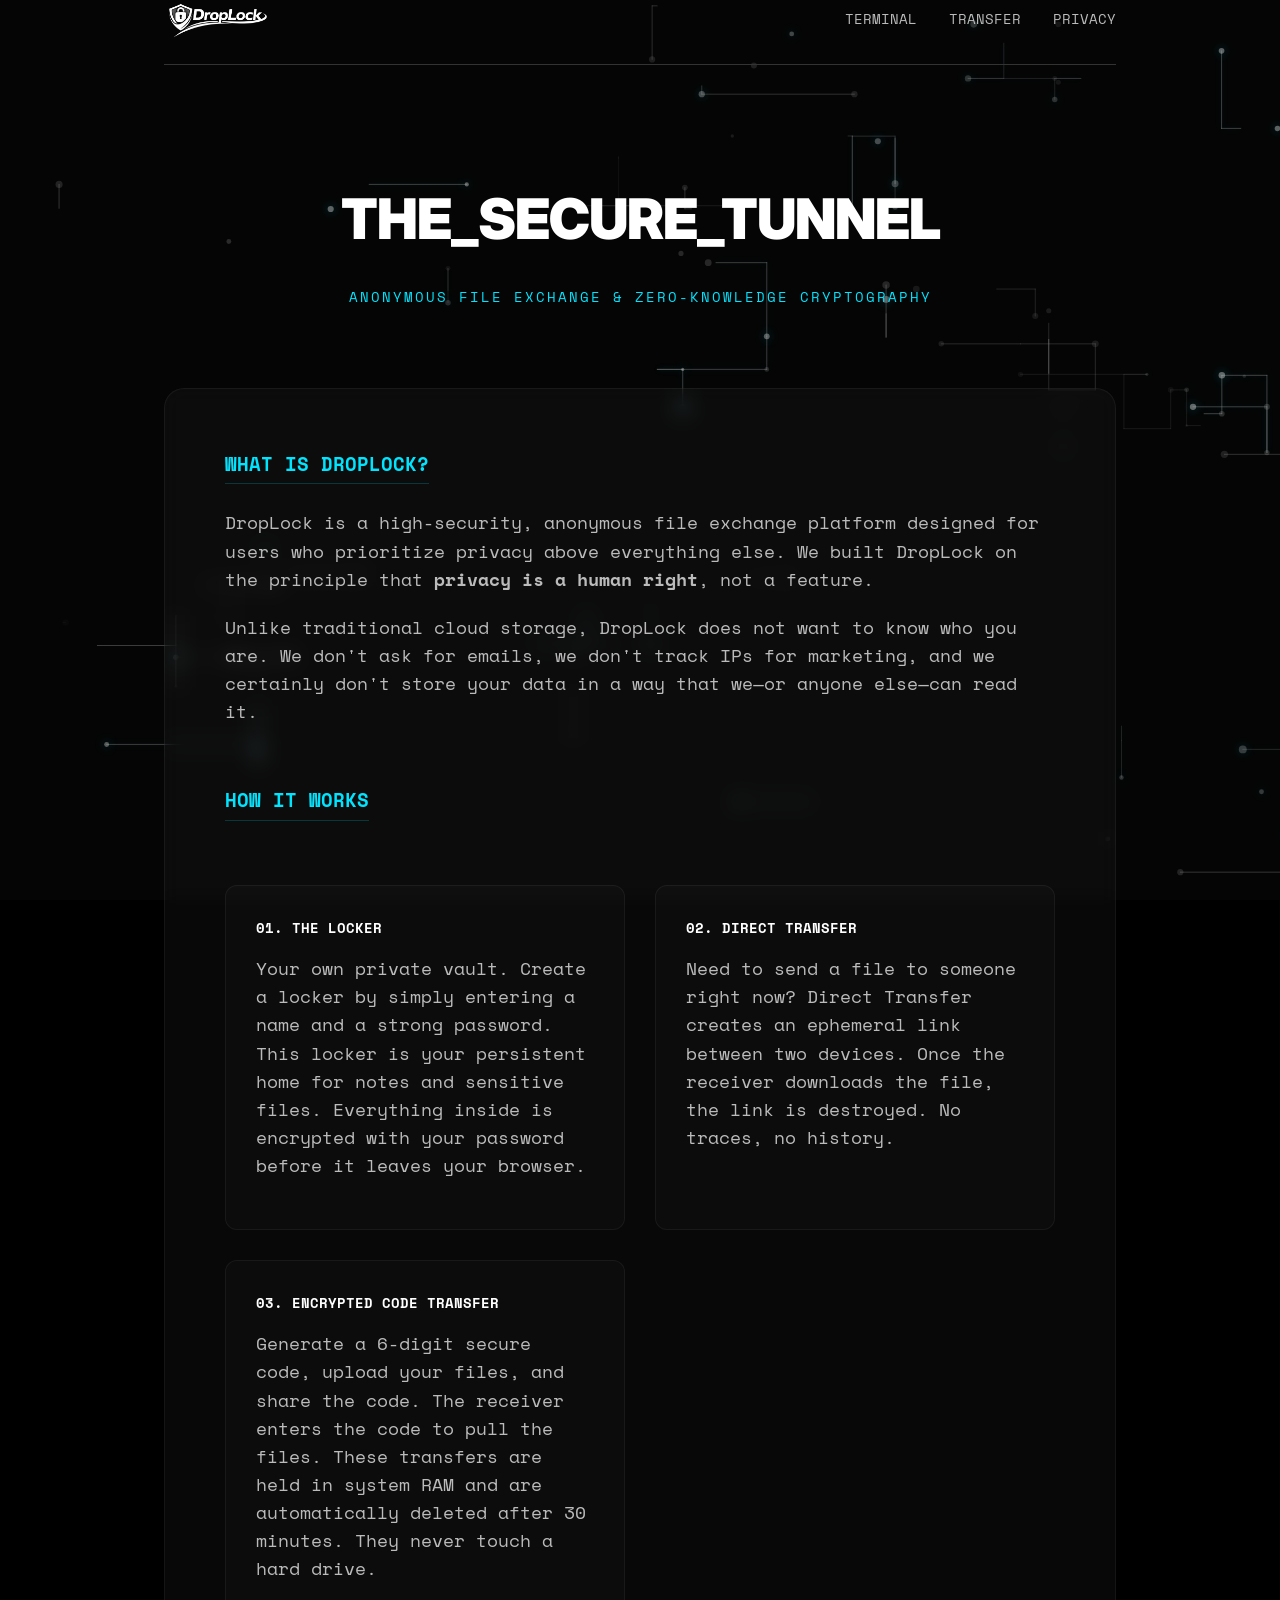
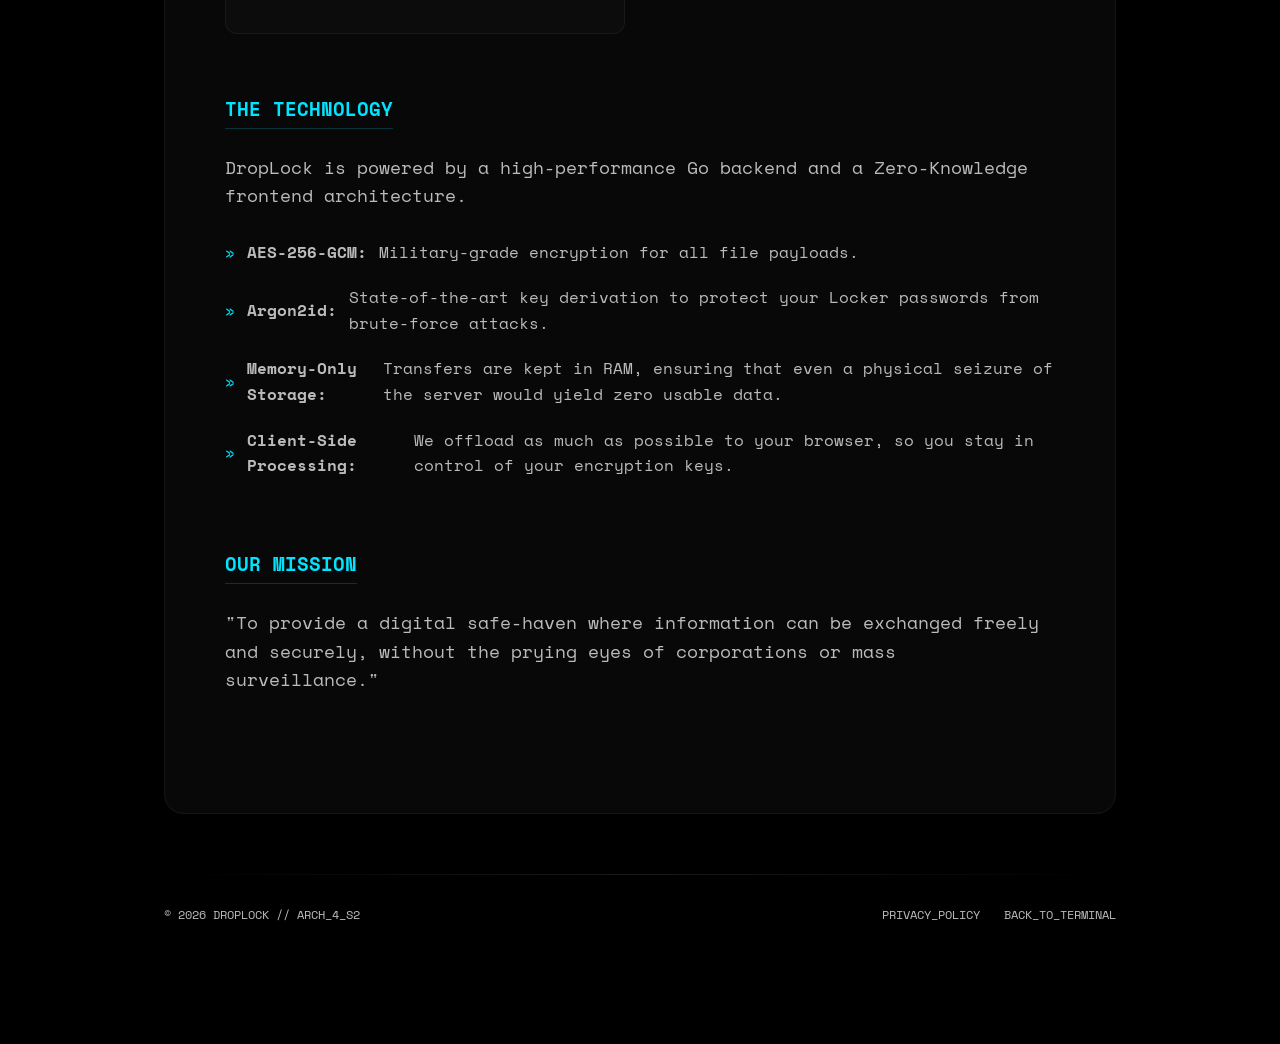
==== about.html @ 76a543df "Rescue & Update styles" ====
<!DOCTYPE html>
<html lang="en">
<head>
  <meta charset="UTF-8">
  <meta name="viewport" content="width=device-width, initial-scale=1.0">
  <title>DropLock - About</title>
  <link rel="icon" type="image/png" href="images/droplock-icon.png">
  <link rel="stylesheet" href="style.css">
  <link rel="preconnect" href="https://fonts.googleapis.com">
  <link rel="preconnect" href="https://fonts.gstatic.com" crossorigin>
  <link href="https://fonts.googleapis.com/css2?family=Space+Mono:ital,wght@0,400;0,700;1,400;1,700&family=Inter:wght@400;700;900&display=swap" rel="stylesheet">
</head>
<body class="about-body">
  <canvas id="bg-canvas"></canvas>

  <div class="about-page-wrapper">
    <nav class="manifesto-nav">
      <div class="logo">
        <a href="index.html" style="display: flex; align-items: center; text-decoration: none;">
          <img src="images/DropLock_logo-.webp" alt="DROPLOCK" class="logo-img">
        </a>
      </div>
      <div class="nav-links">
        <a href="index.html">TERMINAL</a>
        <a href="transfer.html">TRANSFER</a>
        <a href="manifesto.html">PRIVACY</a>
      </div>
    </nav>

    <main class="about-main">
      <div class="about-hero">
        <h1 class="about-title">THE_SECURE_TUNNEL</h1>
        <p class="about-tagline">ANONYMOUS FILE EXCHANGE & ZERO-KNOWLEDGE CRYPTOGRAPHY</p>
      </div>

      <div class="about-content">
        <section class="about-section">
          <h2>WHAT IS DROPLOCK?</h2>
          <p>DropLock is a high-security, anonymous file exchange platform designed for users who prioritize privacy above everything else. We built DropLock on the principle that <strong>privacy is a human right</strong>, not a feature.</p>
          <p>Unlike traditional cloud storage, DropLock does not want to know who you are. We don't ask for emails, we don't track IPs for marketing, and we certainly don't store your data in a way that we—or anyone else—can read it.</p>
        </section>

        <section class="about-section">
          <h2>HOW IT WORKS</h2>
          <div class="feature-grid">
            <div class="feature-item">
              <h3>01. THE LOCKER</h3>
              <p>Your own private vault. Create a locker by simply entering a name and a strong password. This locker is your persistent home for notes and sensitive files. Everything inside is encrypted with your password before it leaves your browser.</p>
            </div>
            <div class="feature-item">
              <h3>02. DIRECT TRANSFER</h3>
              <p>Need to send a file to someone right now? Direct Transfer creates an ephemeral link between two devices. Once the receiver downloads the file, the link is destroyed. No traces, no history.</p>
            </div>
            <div class="feature-item">
              <h3>03. ENCRYPTED CODE TRANSFER</h3>
              <p>Generate a 6-digit secure code, upload your files, and share the code. The receiver enters the code to pull the files. These transfers are held in system RAM and are automatically deleted after 30 minutes. They never touch a hard drive.</p>
            </div>
          </div>
        </section>

        <section class="about-section">
          <h2>THE TECHNOLOGY</h2>
          <p>DropLock is powered by a high-performance Go backend and a Zero-Knowledge frontend architecture.</p>
          <ul>
            <li><strong>AES-256-GCM:</strong> Military-grade encryption for all file payloads.</li>
            <li><strong>Argon2id:</strong> State-of-the-art key derivation to protect your Locker passwords from brute-force attacks.</li>
            <li><strong>Memory-Only Storage:</strong> Transfers are kept in RAM, ensuring that even a physical seizure of the server would yield zero usable data.</li>
            <li><strong>Client-Side Processing:</strong> We offload as much as possible to your browser, so you stay in control of your encryption keys.</li>
          </ul>
        </section>

        <section class="about-section mission-section">
          <h2>OUR MISSION</h2>
          <p>"To provide a digital safe-haven where information can be exchanged freely and securely, without the prying eyes of corporations or mass surveillance."</p>
        </section>
      </div>

      <footer class="about-footer">
        <div class="footer-separator"></div>
        <div class="footer-content">
          <div class="footer-left">© 2026 DROPLOCK // ARCH_4_S2</div>
          <div class="footer-right">
            <a href="manifesto.html">PRIVACY_POLICY</a>
            <a href="index.html">BACK_TO_TERMINAL</a>
          </div>
        </div>
      </footer>
    </main>
  </div>

  <script src="app.js"></script>
</body>
</html>
---- style.css ----
:root {
  --cyan: #00e5ff;
  --bg-dark: #070707;
  --card-bg: rgba(15, 15, 15, 0.85);
  --overlay-bg: rgba(0, 0, 0, 0.85);
  --input-bg: transparent;
  --border-color: #333;
  --text-main: #ffffff;
  --text-dim: #bbbbbb;
  --font-mono: 'Space Mono', monospace;
  --font-sans: 'Inter', sans-serif;
  --card-title: #ffffff;
}

body.light-mode {
  --bg-dark: #e6e6e6;
  --card-bg: #ffffff; /* pure white card for max contrast in light mode */
  --overlay-bg: rgba(0, 0, 0, 0.4); /* darker overlay to make white card pop */
  --input-bg: #f5f5f5; /* light gray input */
  --border-color: #cccccc;
  --text-main: #000000;
  --text-dim: #333333;
  --card-title: #000000;
  --cyan: #008b9b;
}

body.stealth-mode {
  --bg-dark: #050505; /* Blacker background */
  --card-bg: rgba(20, 10, 30, 0.9); /* Deep purple tint */
  --overlay-bg: rgba(5, 0, 10, 0.9);
  --input-bg: rgba(30, 15, 45, 0.5);
  --border-color: #5d00a1; /* Purple border */
  --text-main: #ffffff;
  --text-dim: #9d80b3;
  --card-title: #f0e0ff;
  --cyan: #d400ff; /* Neon Magenta/Purple accent */
}

body.stealth-mode .left-sidebar,
body.stealth-mode .nav-links {
  display: none;
}

* {
  margin: 0;
  padding: 0;
  box-sizing: border-box;
}

body {
  background-color: var(--bg-dark);
  color: var(--text-main);
  font-family: var(--font-mono);
  overflow-x: hidden;
  overflow-y: auto;
  min-height: 100vh;
  min-height: 100dvh;
  transition: background-color 0.3s, color 0.3s;
}

/* Canvas Background */
#bg-canvas {
  position: fixed; /* Changed from absolute to fixed for multi-page support */
  top: 0; left: 0;
  width: 100vw; height: 100vh;
  z-index: -1;
  pointer-events: none;
  opacity: 0.75;
}

/* Layout Wrapper */
.layout-wrapper {
  position: relative;
  display: flex;
  flex-direction: column;
  min-height: 100vh;
  min-height: 100dvh;
  padding: clamp(16px, 2.5vh, 24px) clamp(16px, 2vw, 24px);
  gap: clamp(12px, 2vh, 24px);
}

/* Header */
.top-nav {
  display: flex;
  justify-content: space-between;
  align-items: center;
  border-bottom: 1px solid var(--border-color);
  flex-shrink: 0;
}

.logo {
  display: flex;
  align-items: center;
}

.logo-img {
  height: 40px; /* Increased from 32px to 40px */
  width: auto;
  display: block;
}

.nav-links {
  display: flex;
  gap: 32px;
  font-size: 0.85rem;
  color: var(--text-dim);
}

.nav-links a {
  color: inherit;
  text-decoration: none;
  text-transform: uppercase;
  transition: color 0.2s;
}

.nav-links a:hover {
  color: var(--text-main);
}

.nav-links a.active {
  color: var(--cyan);
  border-bottom: 2px solid var(--cyan);
  padding-bottom: 4px;
}

.nav-icons {
  display: flex;
  gap: 16px;
}

.icon-cyan {
  color: var(--cyan);
  cursor: pointer;
}

/* Left Sidebar */
.left-sidebar {
  position: absolute;
  left: 32px;
  top: 50%;
  transform: translateY(-50%);
  display: flex;
  flex-direction: column;
  justify-content: space-between;
  height: 60vh;
  width: 20px;
  align-items: center;
  z-index: 50; /* Ensure it's above canvas */
}

.rotated-text {
  display: none;
}

.side-icons {
  display: flex;
  flex-direction: column;
  gap: 24px;
  color: var(--cyan);
  z-index: 60;
}

.side-icons svg, .side-icons div {
  cursor: pointer;
  transition: color 0.2s;
}

.side-icons svg:hover {
  color: var(--text-main);
}

/* Main Content */
.main-content {
  flex: 1;
  display: flex;
  flex-direction: column;
  align-items: center;
  justify-content: center;
  min-height: 0;
  padding: clamp(8px, 1.5vh, 16px) 0;
  width: 100%;
}

.main-row {
  width: min(1040px, 100%);
  display: flex;
  align-items: flex-start;
  justify-content: center;
  gap: clamp(16px, 2.5vw, 32px);
}

.vault-card {
  background-color: var(--card-bg);
  border: 1px solid var(--border-color);
  padding: clamp(24px, 4vh, 48px) clamp(24px, 4vw, 48px);
  width: 100%;
  max-width: 600px;
  backdrop-filter: blur(5px);
}

.main-row .vault-card {
  flex: 1 1 600px;
}

.howto-card {
  flex: 0 1 380px;
  background-color: var(--card-bg);
  border: 1px solid var(--border-color);
  padding: 24px;
  backdrop-filter: blur(5px);
  display: flex;
  flex-direction: column;
  gap: 16px;
}

.howto-title-bordered {
  font-family: var(--font-sans);
  font-size: 1.25rem;
  font-weight: 900;
  color: var(--text-main);
  border-bottom: 2px solid var(--border-color);
  padding-bottom: 8px;
  margin-bottom: 4px;
  letter-spacing: 1px;
}

.howto-list {
  display: flex;
  flex-direction: column;
  gap: 20px;
}

.howto-item {
  display: flex;
  gap: 16px;
}

.howto-num {
  font-family: var(--font-sans);
  font-size: 1.1rem;
  font-weight: 900;
  color: var(--cyan);
  line-height: 1.2;
}

.howto-content h3 {
  font-size: 0.75rem;
  color: var(--text-dim);
  letter-spacing: 2px;
  margin-bottom: 6px;
  font-weight: 700;
}

.howto-content p {
  font-size: 0.85rem;
  color: var(--text-main);
  line-height: 1.4;
}

.howto-content p strong {
  color: var(--text-main);
  font-weight: 700;
}

.howto-badge {
  display: flex;
  align-items: center;
  gap: 10px;
  font-size: 0.65rem;
  color: var(--cyan);
  letter-spacing: 1.5px;
  font-weight: 700;
  margin-top: 8px;
  opacity: 0.8;
}

.howto-badge svg {
  width: 14px;
  height: 14px;
}

.vault-title {
  font-family: var(--font-sans);
  font-weight: 900;
  font-size: clamp(2.4rem, 5vw, 3.5rem);
  letter-spacing: -1px;
  color: var(--card-title);
  margin-bottom: 8px;
}

.status-indicator {
  font-size: 0.7rem;
  letter-spacing: 2px;
  color: var(--cyan);
  margin-bottom: clamp(20px, 3vh, 32px);
}

.status-text {
  opacity: 0.8;
}

.input-group {
  position: relative;
  margin-bottom: clamp(18px, 2.5vh, 24px);
}

.input-label {
  position: absolute;
  top: -8px;
  left: 12px;
  background-color: var(--card-bg);
  padding: 0 4px;
  font-size: 0.6rem;
  color: var(--cyan);
  letter-spacing: 1px;
}

.terminal-input {
  width: 100%;
  background: var(--input-bg);
  border: 1px solid var(--text-main);
  padding: 16px;
  color: var(--text-main);
  font-family: var(--font-mono);
  font-size: 1rem;
  outline: none;
  transition: border-color 0.2s;
}

.terminal-input:focus {
  border-color: var(--cyan);
}

.terminal-input::placeholder {
  color: var(--text-dim);
  opacity: 0.5;
}

.action-row {
  display: flex;
  align-items: center;
  gap: 24px;
  margin-bottom: clamp(20px, 3vh, 32px);
}

.btn-access {
  background: transparent;
  border: 1px solid var(--cyan);
  color: var(--cyan);
  font-family: var(--font-sans);
  font-weight: 700;
  font-size: 1rem;
  padding: 16px 24px;
  cursor: pointer;
  transition: all 0.2s;
  letter-spacing: 1px;
}

.btn-access:hover {
  background: rgba(0, 229, 255, 0.1);
  box-shadow: 0 0 15px rgba(0, 229, 255, 0.2);
}

.security-protocol .sp-label {
  font-size: 0.6rem;
  color: var(--text-dim);
  margin-bottom: 4px;
}

.security-protocol .sp-value {
  font-size: 0.8rem;
  font-weight: bold;
}

.security-protocol:hover .sp-value {
  color: var(--cyan);
}

.security-protocol:hover .sp-label {
  color: var(--text-main);
}

.card-footer {
  display: flex;
  justify-content: space-between;
  align-items: flex-end;
  border-top: 1px solid rgba(255, 255, 255, 0.05);
  padding-top: clamp(12px, 2vh, 18px);
}

.footer-desc {
  font-size: 0.85rem;
  color: var(--text-dim);
  line-height: 1.6;
}

.architecture-info {
  text-align: right;
}

.arch-label {
  font-size: 0.5rem;
  color: var(--text-dim);
  letter-spacing: 1px;
  margin-bottom: 4px;
}

.arch-value {
  font-family: var(--font-sans);
  font-weight: 900;
  font-size: 1.25rem;
  color: var(--card-title);
}

.tags-container {
  margin-top: clamp(16px, 2vh, 24px);
  display: flex;
  gap: 16px;
  flex-wrap: wrap;
  justify-content: center;
}

.tag {
  border: 1px solid var(--border-color);
  padding: 8px 16px;
  font-size: 0.65rem;
  color: var(--text-dim);
  letter-spacing: 1px;
}

#intro-btn {
  background: transparent;
  border: 1px solid var(--cyan);
  color: var(--cyan);
  cursor: pointer;
  font-family: var(--font-mono);
  transition: all 0.2s ease;
  outline: none;
}

#intro-btn:hover {
  background: rgba(0, 229, 255, 0.1);
  box-shadow: 0 0 15px rgba(0, 229, 255, 0.2);
}

/* Footer */
.bottom-footer {
  display: flex;
  justify-content: space-between;
  align-items: center;
  border-top: 1px solid var(--border-color);
  padding-top: clamp(12px, 1.5vh, 16px);
  font-size: 0.75rem; /* Increased from 0.65rem */
  color: var(--text-dim);
  letter-spacing: 1px;
  flex-shrink: 0;
}

.footer-left {
  display: flex;
  align-items: center;
  gap: 6px;
}

.copyright-icon {
  font-size: 1.25rem; /* Large and clear */
  line-height: 1;
  display: flex;
  align-items: center;
}



.footer-right {
  display: flex;
  gap: 24px;
}

.footer-right span {
  transition: color 0.2s;
}

.footer-right .footer-link {
  color: var(--text-dim);
  text-decoration: none;
  cursor: pointer;
  transition: color 0.2s;
}

.footer-right .footer-link:hover {
  color: var(--text-main);
}

/* Tooltip Styling */
.tooltip {
  position: relative;
  display: flex;
  align-items: center;
  justify-content: center;
}

.tooltip::after {
  content: attr(data-tooltip);
  position: absolute;
  left: 100%;
  margin-left: 10px;
  padding: 4px 8px;
  background: var(--card-bg);
  border: 1px solid var(--border-color);
  color: var(--cyan);
  font-size: 0.6rem;
  white-space: nowrap;
  opacity: 0;
  visibility: hidden;
  transition: all 0.2s ease;
  pointer-events: none;
  z-index: 100;
  letter-spacing: 1px;
}

.tooltip:hover::after {
  opacity: 1;
  visibility: visible;
  margin-left: 15px;
}

/* Bottom Tooltip Override - High Right Alignment for Header */
.tooltip-bottom::after {
  right: 0 !important;
  left: auto !important;
  top: 100% !important;
  transform: translateY(0) !important;
  margin-left: 0 !important;
  margin-top: 10px;
}

.tooltip-bottom:hover::after {
  margin-top: 15px;
}

/* --- RESPONSIVENESS --- */

@media (max-width: 1024px) {
  /* Instead of hiding, move it to the bottom-left corner to avoid overlapping the central card */
  .left-sidebar {
    top: auto;
    bottom: 100px;
    left: 20px;
    height: auto;
    transform: none;
    gap: 32px;
  }
  
  .rotated-text {
    /* Optionally make it horizontal or keep it vertical but shorter/positioned better */
    font-size: 0.65rem;
  }

  .main-row {
    width: min(760px, 100%);
  }
}

@media (max-width: 900px) {
  .left-sidebar {
    position: relative;
    top: auto;
    left: auto;
    bottom: auto;
    transform: none;
    flex-direction: row;
    height: auto;
    width: auto;
    margin-bottom: 24px;
    gap: 32px;
    order: -1;
  }

  .side-icons {
    flex-direction: row;
    gap: 32px;
  }

  .main-content {
    justify-content: flex-start;
    padding-top: 0;
    margin-top: 0;
  }

  .main-row {
    flex-direction: column;
    align-items: center;
    gap: 32px;
  }

  .main-row .vault-card,
  .main-row .howto-card {
    flex: none;
  }

  .vault-card {
    padding: 24px 20px 24px 20px; /* Restored some breathing room at the bottom */
  }

  .status-indicator {
    margin-bottom: 24px; /* Reduced from 48px */
  }

  .action-row {
    margin-bottom: 32px; /* Reduced from 48px */
  }

  .card-footer {
    padding-top: 16px; /* Reduced from 24px */
  }

  .howto-card {
    max-width: 600px;
    width: 100%;
    padding: 24px; /* Fixed padding */
    padding-bottom: 24px; /* Reduced bottom padding */
  }

  #intro-btn {
    display: none !important;
  }
}

@media (max-width: 768px) {
  body {
    overflow-y: auto; /* Allow scrolling on mobile because it's taller */
  }

  .layout-wrapper {
    padding: 16px;
    height: auto;
    min-height: 100vh;
  }

  .top-nav {
    flex-wrap: wrap;
    gap: 16px;
  }

  .nav-links {
    order: 3;
    width: 100%;
    justify-content: space-between;
    margin-top: 8px;
    font-size: 0.75rem;
  }

  .main-content {
    margin-top: 0;
    padding-top: 0;
    margin-bottom: 32px;
  }

  .vault-card {
    padding: 24px 20px 24px 20px;
  }

  .vault-title {
    font-size: 2.2rem;
  }

  .action-row {
    flex-direction: column;
    align-items: stretch;
    gap: 16px;
  }

  .btn-access {
    width: 100%;
  }

  .card-footer {
    flex-direction: column;
    align-items: flex-start;
    gap: 16px;
  }

  .architecture-info {
    text-align: left;
  }

  .tags-container {
    flex-wrap: wrap;
    justify-content: center;
  }

  .bottom-footer {
    flex-direction: column;
    gap: 16px;
    text-align: center;
  }

  .footer-right {
    flex-wrap: wrap;
    justify-content: center;
    gap: 16px;
  }
}

@media (max-width: 480px) {
  .vault-title {
    font-size: 1.8rem;
  }
}

/* Modal Overlay Design */
.modal-overlay {
  position: fixed;
  top: 0;
  left: 0;
  width: 100%;
  height: 100%;
  background: var(--overlay-bg);
  backdrop-filter: blur(8px);
  display: flex;
  align-items: center;
  justify-content: center;
  z-index: 1000;
  opacity: 0;
  visibility: hidden;
  transition: all 0.3s ease;
}

.modal-overlay.active {
  opacity: 1;
  visibility: visible;
}

.modal-content {
  position: relative;
  max-width: 500px;
  width: 90%;
  text-align: center;
  transform: translateY(20px);
  transition: transform 0.3s ease;
}

.modal-overlay.active .modal-content {
  transform: translateY(0);
}

.close-btn {
  position: absolute;
  top: 20px;
  right: 20px;
  background: transparent;
  border: none;
  color: var(--text-dim);
  font-size: 2rem;
  cursor: pointer;
  line-height: 1;
  transition: color 0.2s;
}

.close-btn:hover {
  color: var(--cyan);
}

.modal-text {
  font-size: 0.9rem;
  color: var(--text-dim);
  line-height: 1.6;
  margin-bottom: 32px;
}

.modal-title {
  font-size: 1.8rem;
  margin-bottom: 24px;
  line-height: 1.2;
}

@media (max-width: 600px) {
  .modal-title {
    font-size: 1.4rem;
    padding-right: 32px; /* Avoid overlapping the X button */
    text-align: left;
  }
  
  .close-btn {
    top: 15px;
    right: 15px;
    font-size: 1.6rem;
  }

  .modal-content {
    padding: 32px 20px;
  }
}

.modal-actions {
  display: flex;
  justify-content: center;
}

/* Intro Tour Overlay */
.tour-overlay {
  position: fixed;
  top: 0; left: 0;
  width: 100%; height: 100%;
  background: var(--overlay-bg);
  z-index: 2000;
  opacity: 0;
  visibility: hidden;
  transition: opacity 0.5s ease;
  pointer-events: none;
}
.tour-overlay.active {
  opacity: 1; 
  visibility: visible;
  pointer-events: auto;
  background: transparent; /* Changed from var(--overlay-bg) to allow spotlight */
}

.tour-highlight {
  position: relative !important;
  z-index: 9000 !important; /* Above everything */
  box-shadow: 0 0 0 2px var(--cyan), 0 0 20px rgba(0, 229, 255, 0.6), 0 0 0 5000px rgba(0, 0, 0, 0.85) !important;
  background-color: var(--card-bg) !important;
  border-radius: 4px;
  animation: tour-pulse 2s infinite;
  pointer-events: auto; /* Allow interaction if needed */
}

@keyframes tour-pulse {
  0% {
    box-shadow: 0 0 0 2px var(--cyan), 0 0 10px rgba(0, 229, 255, 0.4), 0 0 0 5000px rgba(0, 0, 0, 0.85);
  }
  70% {
    box-shadow: 0 0 0 6px rgba(0, 229, 255, 0.3), 0 0 25px rgba(0, 229, 255, 0.6), 0 0 0 5000px rgba(0, 0, 0, 0.85);
  }
  100% {
    box-shadow: 0 0 0 2px var(--cyan), 0 0 10px rgba(0, 229, 255, 0.4), 0 0 0 5000px rgba(0, 0, 0, 0.85);
  }
}

.tour-tooltip {
  position: fixed;
  z-index: 9001; /* Above highlight and its shadow */
  background: var(--card-bg);
  border: 1px solid var(--cyan);
  padding: 24px;
  width: 320px;
  max-width: 90vw;
  box-shadow: 0 0 20px rgba(0, 0, 0, 0.8);
  opacity: 0;
  visibility: hidden;
  transition: opacity 0.4s ease, transform 0.4s ease, top 0.4s ease, left 0.4s ease;
  backdrop-filter: blur(5px);
  transform: translateY(20px);
}
.tour-tooltip.active {
  opacity: 1;
  visibility: visible;
  transform: translateY(0);
}

.tour-title {
  font-family: var(--font-sans);
  font-weight: 900;
  font-size: 1.2rem;
  color: var(--cyan);
  margin-bottom: 8px;
}
.tour-text {
  font-family: var(--font-mono);
  font-size: 0.85rem;
  color: var(--text-main);
  line-height: 1.5;
  margin-bottom: 24px;
}
.tour-actions {
  display: flex;
  align-items: center;
  justify-content: flex-start;
}

/* Privacy Manifesto Glassmorphism Overlay */
.glassmorphism-overlay {
  position: fixed;
  top: 0;
  left: 0;
  width: 100%;
  height: 100%;
  background: rgba(0, 0, 0, 0.6);
  backdrop-filter: blur(10px);
  display: flex;
  align-items: center;
  justify-content: center;
  z-index: 1000;
  opacity: 0;
  visibility: hidden;
  transition: all 0.4s ease;
}

.glassmorphism-overlay.active {
  opacity: 1;
  visibility: visible;
}

.glassmorphism-panel {
  background: linear-gradient(135deg, rgba(255, 255, 255, 0.1) 0%, rgba(255, 255, 255, 0.05) 100%);
  backdrop-filter: blur(20px);
  -webkit-backdrop-filter: blur(20px);
  border: 1px solid rgba(255, 255, 255, 0.15);
  border-radius: 24px;
  padding: 32px 48px;
  max-width: 90%;
  width: 90%;
  min-height: 80vh;
  margin: 20px auto;
  position: relative;
  transform: translateY(30px) scale(0.95);
  transition: transform 0.4s ease;
  box-shadow: 
    0 8px 32px rgba(0, 0, 0, 0.4),
    inset 0 1px 0 rgba(255, 255, 255, 0.1);
}

.glassmorphism-overlay.active .glassmorphism-panel,
.glassmorphism-panel.active-manifesto {
  transform: translateY(0) scale(1);
}

.close-manifesto-btn {
  position: absolute;
  top: 20px;
  right: 20px;
  background: transparent;
  border: none;
  color: var(--text-dim);
  font-size: 2rem;
  cursor: pointer;
  line-height: 1;
  transition: color 0.2s;
  z-index: 10;
}

.close-manifesto-btn:hover {
  color: var(--cyan);
}

.glassmorphism-panel::after {
  content: "";
  position: absolute;
  top: 0; left: 0;
  width: 100%; height: 100%;
  background: linear-gradient(rgba(18, 16, 16, 0) 50%, rgba(0, 0, 0, 0.1) 50%), linear-gradient(90deg, rgba(255, 0, 0, 0.03), rgba(0, 255, 0, 0.01), rgba(0, 0, 255, 0.03));
  background-size: 100% 3px, 3px 100%;
  pointer-events: none;
  z-index: 5;
  opacity: 0.3;
}

.manifesto-title {
  font-family: var(--font-sans);
  font-weight: 900;
  font-size: 3rem;
  letter-spacing: -1px;
  color: var(--text-main);
  margin-bottom: 12px;
  text-align: center;
}

.manifesto-subtitle {
  font-family: var(--font-mono);
  font-size: 0.75rem;
  color: var(--cyan);
  letter-spacing: 2px;
  text-align: center;
  margin-bottom: 32px;
  text-transform: uppercase;
}

.manifesto-hero {
  margin-bottom: 44px;
  text-align: center;
}

.manifesto-hero-stats {
  display: flex;
  flex-wrap: wrap;
  justify-content: center;
  gap: 12px;
  margin-top: 20px;
}

.manifesto-stat-chip {
  display: flex;
  flex-direction: column;
  gap: 4px;
  min-width: 170px;
  border: 1px solid rgba(0, 229, 255, 0.3);
  background: rgba(0, 229, 255, 0.06);
  padding: 10px 14px;
}

.chip-label {
  font-family: var(--font-mono);
  font-size: 0.62rem;
  letter-spacing: 1.5px;
  color: var(--text-dim);
}

.chip-value {
  font-family: var(--font-sans);
  font-size: 0.88rem;
  font-weight: 700;
  color: var(--cyan);
}

.manifesto-section {
  margin-bottom: 28px;
  padding: 20px;
  background: rgba(255, 255, 255, 0.03);
  border-radius: 12px;
  border: 1px solid rgba(255, 255, 255, 0.05);
}

.manifesto-section:last-child {
  margin-bottom: 0;
}

.manifesto-icon {
  display: inline-flex;
  align-items: center;
  justify-content: center;
  width: 40px;
  height: 40px;
  background: rgba(0, 229, 255, 0.1);
  border-radius: 50%;
  margin-bottom: 12px;
}

.manifesto-icon svg {
  color: var(--cyan);
}

.protocol-name {
  font-family: var(--font-sans);
  font-weight: 700;
  font-size: 1.1rem;
  color: var(--text-main);
  margin-bottom: 8px;
}

.protocol-desc {
  font-family: var(--font-mono);
  font-size: 0.8rem;
  color: var(--text-dim);
  line-height: 1.6;
}

.manifesto-footer {
  margin-top: 56px;
  border-top: 1px solid rgba(0, 229, 255, 0.12);
  padding-top: 28px;
  text-align: center;
}

.manifesto-footer-line {
  font-family: var(--font-mono);
  font-size: 0.68rem;
  color: var(--text-dim);
  opacity: 0.7;
}

.manifesto-footer-note {
  margin-top: 10px;
  font-family: var(--font-mono);
  font-size: 0.72rem;
  color: var(--cyan);
  letter-spacing: 1px;
}

@media (max-width: 768px) {
  .glassmorphism-panel {
    padding: 32px 24px;
  }
  
  .manifesto-title {
    font-size: 1.7rem;
  }

  .manifesto-stat-chip {
    min-width: 100%;
    text-align: left;
  }
  
  .protocol-name {
    font-size: 1rem;
  }
}

/* Privacy Manifesto Page */
.manifesto-page-wrapper {
  position: relative;
  min-height: 100vh;
  display: flex;
  flex-direction: column;
  padding: 40px;
  max-width: 1400px;
  margin: 0 auto;
}

.manifesto-nav {
  display: flex;
  justify-content: space-between;
  align-items: center;
  border-bottom: 1px solid var(--border-color);
  padding-bottom: 24px;
  margin-bottom: 30px;
}

.manifesto-status {
  font-family: var(--font-mono);
  font-size: 0.7rem;
  color: var(--cyan);
  letter-spacing: 2px;
}

.manifesto-grid {
  display: grid;
  grid-template-columns: repeat(auto-fit, minmax(350px, 1fr));
  gap: 24px;
  width: 100%;
}

.protocol-card {
  background: linear-gradient(165deg, rgba(255, 255, 255, 0.04) 0%, rgba(9, 12, 18, 0.65) 100%);
  border: 1px solid rgba(0, 229, 255, 0.15);
  border-radius: 12px;
  padding: 26px;
  display: flex;
  flex-direction: column;
  transition: all 0.3s ease;
  position: relative;
  overflow: hidden;
}

.protocol-card::before {
  content: "";
  position: absolute;
  top: 0; left: 0;
  width: 2px; height: 100%;
  background: var(--cyan);
  opacity: 0;
  transition: opacity 0.3s;
}

.protocol-card:hover {
  background: linear-gradient(165deg, rgba(0, 229, 255, 0.12) 0%, rgba(14, 19, 27, 0.82) 100%);
  border-color: var(--cyan);
  transform: translateY(-4px);
  box-shadow: 0 20px 45px rgba(0, 0, 0, 0.35);
}

.protocol-card:hover::before {
  opacity: 1;
}

.protocol-id {
  font-family: var(--font-mono);
  font-size: 0.6rem;
  color: var(--cyan);
  opacity: 0.6;
  margin-bottom: 24px;
}

.back-link {
  display: inline-flex;
  align-items: center;
  gap: 8px;
  color: var(--text-dim);
  text-decoration: none;
  font-family: var(--font-mono);
  font-size: 0.8rem;
  letter-spacing: 1px;
  transition: color 0.2s;
}

.back-link:hover {
  color: var(--cyan);
}

.back-link svg {
  transition: transform 0.2s;
}

.back-link:hover svg {
  transform: translateX(-4px);
}

.manifesto-main {
  flex: 1;
  display: flex;
  align-items: flex-start; /* Start from top to allow scrolling */
  justify-content: center;
  padding-bottom: 48px;
}
.manifesto-body {
  overflow-y: auto !important;
  height: auto !important;
  min-height: 100vh;
}

/* --- TRANSFER PAGE STYLES --- */
.transfer-page {
  overflow: hidden;
}

.transfer-layout-wrapper {
  display: flex;
  flex-direction: column;
  height: 100vh;
}

.transfer-container {
  display: flex;
  flex: 1;
  width: 100%;
  overflow: hidden;
}

.transfer-sidebar {
  width: 260px;
  border-right: 1px solid var(--border-color);
  padding: 32px 0;
  display: flex;
  flex-direction: column;
  justify-content: space-between;
  flex-shrink: 0;
}

.sidebar-footer {
  padding: 0 32px;
  margin-top: auto;
}

.my-identity {
  border-top: 1px solid var(--border-color);
  padding-top: 24px;
}

.identity-label {
  font-family: var(--font-mono);
  font-size: 0.6rem;
  color: var(--text-dim);
  letter-spacing: 1.5px;
  margin-bottom: 8px;
}

.identity-name {
  font-family: var(--font-sans);
  font-size: 1.1rem;
  font-weight: 900;
  color: var(--cyan);
  margin-bottom: 8px;
  letter-spacing: 0.5px;
}

.identity-status {
  display: flex;
  align-items: center;
  gap: 8px;
  font-family: var(--font-mono);
  font-size: 0.6rem;
  color: var(--cyan);
  letter-spacing: 1px;
}

.pulse-dot {
  width: 6px;
  height: 6px;
  background: var(--cyan);
  border-radius: 50%;
  box-shadow: 0 0 5px var(--cyan);
  animation: identity-pulse 2s infinite;
}

@keyframes identity-pulse {
  0% { opacity: 0.4; transform: scale(1); }
  50% { opacity: 1; transform: scale(1.2); }
  100% { opacity: 0.4; transform: scale(1); }
}

.sidebar-header {
  padding: 0px 24px 24px;
  border-bottom: 1px solid var(--border-color);
}

.sidebar-title {
  font-family: var(--font-sans);
  font-weight: 900;
  font-size: 1.1rem;
  color: var(--text-main);
  letter-spacing: 1px;
  margin-bottom: 4px;
}

.sidebar-subtitle {
  font-family: var(--font-mono);
  font-size: 0.65rem;
  color: var(--text-dim);
}

.protocol-nav {
  display: flex;
  flex-direction: column;
  padding: 12px 0;
}

.protocol-item {
  display: flex;
  align-items: center;
  gap: 12px;
  padding: 16px 24px;
  color: var(--text-dim);
  text-decoration: none;
  font-family: var(--font-mono);
  font-size: 0.8rem;
  letter-spacing: 1px;
  transition: all 0.2s;
  border-left: 2px solid transparent;
}

.protocol-item svg {
  transition: color 0.2s;
}

.protocol-item:hover {
  background: rgba(255,255,255,0.02);
  color: var(--text-main);
}

.protocol-item.active {
  background: rgba(0, 229, 255, 0.05);
  color: var(--cyan);
  border-left-color: var(--cyan);
}

.dropdown-item {
  display: flex;
  align-items: center;
  gap: 12px;
  color: var(--text-dim);
  text-decoration: none;
  font-family: var(--font-mono);
  font-size: 0.8rem;
  letter-spacing: 1px;
  padding: 12px 48px; /* Indent under the parent link */
  transition: all 0.2s;
  border-left: 2px solid transparent;
}

.dropdown-item:hover {
  background: rgba(255,255,255,0.02);
  color: var(--cyan);
}

.icon-fixed {
  width: 16px;
  text-align: center;
}

.transfer-main {
  flex: 1;
  padding: 0 40px 40px 40px;
  display: flex;
  flex-direction: column;
  gap: 16px;
  overflow-y: auto;
  max-width: 1100px;
  margin: 0 auto;
}

/* Stepper */
.stepper-header {
  display: flex;
  align-items: center;
  margin-bottom: 8px; /* Reduced from 16px */
  padding: 0 16px;
}

.step {
  display: flex;
  flex-direction: column;
  align-items: center;
  gap: 8px;
}

.step-num-box {
  border: 1px solid var(--border-color);
  padding: 4px 8px;
  font-family: var(--font-sans);
  font-size: 0.85rem;
  color: var(--text-dim);
  transition: border-color 0.5s ease, color 0.5s ease, box-shadow 0.5s ease;
}

.step.active .step-num-box {
  border-color: var(--cyan);
  color: var(--cyan);
  box-shadow: 0 0 10px rgba(0, 229, 255, 0.3);
}

.step-label {
  font-family: var(--font-mono);
  font-size: 0.65rem;
  color: var(--text-dim);
  letter-spacing: 2px;
  transition: color 0.5s ease;
}

.step.active .step-label {
  color: var(--cyan);
}

.step-line {
  flex: 1;
  height: 1px;
  background: var(--border-color);
  margin: 0 16px;
  position: relative;
  top: -12px;
  transition: background 0.6s ease;
}

.step.active + .step-line {
  background: linear-gradient(90deg, var(--cyan) 0%, var(--border-color) 100%);
}

/* Panels */
.transfer-panel {
  background: rgba(18, 16, 16, 0.6);
  backdrop-filter: blur(5px);
  border: 1px solid var(--border-color);
  padding: 24px; /* Reduced from 32px for compactness */
}

.upload-panel {
  border: 1px dashed var(--border-color);
  display: flex;
  justify-content: center;
  align-items: center;
  min-height: 250px;
  transition: border-color 0.2s;
}

.upload-panel:hover {
  border-color: var(--cyan);
}

.upload-zone {
  text-align: center;
}

.upload-icons {
  display: flex;
  justify-content: center;
  gap: 16px;
  margin-bottom: 24px;
}

.upload-title {
  font-family: var(--font-sans);
  font-weight: 900;
  font-size: 1.5rem;
  margin-bottom: 8px;
  color: var(--text-main);
}

.upload-subtitle {
  font-family: var(--font-mono);
  font-size: 0.75rem;
  color: var(--text-dim);
  margin-bottom: 24px;
}

.btn-outline {
  background: transparent;
  border: 1px solid var(--cyan);
  color: var(--cyan);
  padding: 12px 24px;
  font-family: var(--font-mono);
  font-size: 0.8rem;
  cursor: pointer;
  transition: all 0.2s;
}

.btn-outline:hover {
  background: rgba(0, 229, 255, 0.1);
  box-shadow: 0 0 10px rgba(0, 229, 255, 0.2);
}

.is-hidden {
  display: none !important;
}

.panel-row {
  display: grid;
  grid-template-columns: 1fr 1fr;
  gap: 24px;
}

.panel-header-row {
  display: flex;
  justify-content: space-between;
  align-items: center;
  margin-bottom: 16px;
}

.panel-title {
  font-family: var(--font-sans);
  font-size: 1.1rem;
  font-weight: 700;
  color: var(--text-main);
}

.panel-metric {
  font-family: var(--font-mono);
  font-size: 0.7rem;
  color: var(--text-dim);
  margin-bottom: 32px;
}

.cyan-text {
  color: var(--cyan);
}

.progress-container {
  width: 100%;
  height: 4px;
  background: rgba(255,255,255,0.05);
  margin-bottom: 12px;
}

.progress-container.x-large {
  height: 6px;
}

.progress-bar {
  height: 100%;
  background: var(--cyan);
  box-shadow: 0 0 10px rgba(0, 229, 255, 0.5);
  transition: width 0.3s ease;
}

.progress-desc {
  font-family: var(--font-mono);
  font-size: 0.6rem;
  color: var(--text-dim);
}

.sub-heading {
  font-family: var(--font-mono);
  font-size: 0.8rem;
  color: var(--text-dim);
  margin-bottom: 12px;
  letter-spacing: 1px;
}

.systems-list {
  display: flex;
  flex-direction: column;
  gap: 12px;
}

.system-item {
  display: flex;
  justify-content: space-between;
  align-items: center;
  padding: 16px 20px;
  border: 1px solid var(--border-color);
  background: rgba(18, 16, 16, 0.4);
  cursor: pointer;
  transition: all 0.2s;
  border-radius: 2px;
}

.system-item:hover:not(.disabled) {
  border-color: rgba(0, 229, 255, 0.4);
  background: rgba(255,255,255,0.02);
}

.system-item.active {
  border-color: var(--cyan);
  background: rgba(0, 229, 255, 0.05);
}

.system-item.active .system-info svg {
  stroke: var(--cyan);
}

.system-item.active .system-status {
  border-color: var(--cyan);
  color: var(--cyan);
}

.system-info {
  display: flex;
  align-items: center;
  gap: 12px;
}

.system-name {
  font-family: var(--font-sans);
  font-size: 0.85rem;
  font-weight: 700;
  color: var(--text-dim);
  transition: color 0.2s;
}

.system-item.active .system-name {
  color: var(--text-main);
}

.system-status {
  font-family: var(--font-mono);
  font-size: 0.65rem;
  padding: 2px 6px;
  border: 1px solid var(--border-color);
  color: var(--text-dim);
}

.status-ready {
  border-color: var(--cyan);
  color: var(--cyan);
}

.transfer-stats-grid {
  display: grid;
  grid-template-columns: 1fr 1.2fr;
  gap: 40px;
}

.mb-more {
  margin-bottom: 24px;
}

.mt-more {
  margin-top: 24px;
}

.metrics-row {
  display: flex;
  gap: 16px;
}

.metric-box {
  flex: 1;
  border: 1px solid var(--border-color);
  padding: 16px;
  background: rgba(255,255,255,0.02);
}

.metric-label {
  font-family: var(--font-mono);
  font-size: 0.65rem;
  color: var(--text-dim);
  margin-bottom: 8px;
}

.metric-value {
  font-family: var(--font-sans);
  font-size: 1.1rem;
  font-weight: 700;
  color: var(--text-main);
}

.security-badges {
  display: flex;
  flex-direction: column;
  gap: 8px;
  align-items: flex-end;
}

.badge-item {
  font-family: var(--font-mono);
  font-size: 0.65rem;
  color: var(--text-dim);
  display: flex;
  align-items: center;
  gap: 8px;
}

.badge-dot {
  width: 6px;
  height: 6px;
  background: var(--cyan);
  border-radius: 50%;
  box-shadow: 0 0 5px var(--cyan);
}

.queue-list {
  display: flex;
  flex-direction: column;
  gap: 16px;
}

.queue-item {
  display: flex;
  align-items: center;
  gap: 16px;
}

.queue-icon {
  flex-shrink: 0;
}

.spin {
  animation: spin 1s linear infinite;
  transform-origin: center;
  display: inline-block;
}

@keyframes spin {
  from { transform: rotate(0deg); }
  to { transform: rotate(360deg); }
}

.queue-info {
  display: flex;
  flex-direction: column;
  gap: 4px;
}

.queue-name {
  font-family: var(--font-sans);
  font-size: 0.8rem;
  font-weight: 700;
  color: var(--text-dim);
}

.queue-name.white {
  color: var(--text-main);
}

.queue-size {
  font-family: var(--font-mono);
  font-size: 0.65rem;
  color: var(--text-dim);
}

.transfer-actions {
  display: flex;
  justify-content: space-between;
  align-items: center;
  margin-top: 16px;
  padding-bottom: 40px;
  border-top: 1px solid var(--border-color);
  padding-top: 32px;
}

.btn-outline-minimal {
  background: transparent;
  border: 1px solid var(--border-color);
  color: var(--text-main);
  padding: 16px 32px;
  font-family: var(--font-mono);
  font-size: 0.8rem;
  cursor: pointer;
  transition: all 0.2s;
}

.btn-outline-minimal:hover {
  border-color: var(--text-main);
  color: var(--cyan);
}

/* Staged Files List UI */
.staged-files-container {
  display: flex;
  flex-direction: column;
  gap: 12px;
  margin-top: -8px; 
  margin-bottom: 8px;
}

.upload-progress-wrap {
  margin-top: 16px;
  width: min(520px, 100%);
}

.transfer-target-panel {
  display: grid;
  grid-template-columns: 1fr auto;
  gap: 12px;
  align-items: center;
  margin: 8px 0;
}

.transfer-target-box {
  display: flex;
  justify-content: space-between;
  align-items: center;
  border: 1px solid var(--border-color);
  background: rgba(15, 15, 15, 0.55);
  padding: 14px 16px;
  gap: 12px;
}

.target-info {
  display: flex;
  flex-direction: column;
  gap: 6px;
}

.unselect-device-btn {
  background: transparent;
  border: none;
  color: var(--text-dim);
  cursor: pointer;
  padding: 8px;
  border-radius: 4px;
  display: flex;
  align-items: center;
  justify-content: center;
  transition: all 0.2s;
  border: 1px solid transparent;
}

.unselect-device-btn:hover {
  color: #ff3366;
  border-color: rgba(255, 51, 102, 0.3);
  background: rgba(255, 51, 102, 0.05);
}

.target-label {
  font-family: var(--font-mono);
  font-size: 0.63rem;
  letter-spacing: 1.5px;
  color: var(--text-dim);
}

.target-device-name {
  font-family: var(--font-sans);
  font-size: 1rem;
  font-weight: 700;
  color: var(--cyan);
}

.transfer-progress-wrap {
  margin-top: 4px;
}

.transfer-result {
  display: flex;
  align-items: center;
  gap: 16px;
  background: rgba(0, 229, 255, 0.05);
  border: 1px solid var(--cyan);
  padding: 16px 20px;
  margin-top: 16px;
  animation: result-appear 0.4s ease-out;
}

@keyframes result-appear {
  from { opacity: 0; transform: translateY(10px); }
  to { opacity: 1; transform: translateY(0); }
}

.result-icon {
  display: flex;
  align-items: center;
  justify-content: center;
  width: 40px;
  height: 40px;
  background: rgba(0, 229, 255, 0.1);
  border-radius: 50%;
}

.result-text {
  font-family: var(--font-mono);
  font-size: 0.85rem;
  color: var(--text-main);
  letter-spacing: 1px;
}

.incoming-transfers-panel {
  margin-top: 12px;
  border: 1px solid var(--border-color);
  background: rgba(10, 10, 10, 0.45);
  padding: 10px 14px;
}

.incoming-header {
  display: flex;
  justify-content: space-between;
  align-items: center;
  margin-bottom: 10px;
}

.incoming-empty {
  font-family: var(--font-mono);
  font-size: 0.72rem;
  color: var(--text-dim);
  letter-spacing: 1px;
}

.incoming-transfers {
  display: flex;
  flex-direction: column;
  gap: 10px;
}

.incoming-item {
  border: 1px solid var(--border-color);
  background: rgba(17, 17, 17, 0.7);
  padding: 8px 10px;
}

.incoming-meta {
  display: flex;
  justify-content: space-between;
  gap: 12px;
  align-items: center;
  margin-bottom: 8px;
  flex-wrap: wrap;
}

.incoming-from {
  font-family: var(--font-mono);
  font-size: 0.7rem;
  color: var(--text-main);
  letter-spacing: 0.8px;
}

.incoming-size {
  font-family: var(--font-mono);
  font-size: 0.64rem;
  color: var(--cyan);
}

.incoming-file-list {
  display: flex;
  flex-direction: column;
  gap: 8px;
}

.incoming-file {
  display: flex;
  justify-content: space-between;
  align-items: center;
  gap: 10px;
}

.incoming-file-name {
  font-family: var(--font-mono);
  font-size: 0.73rem;
  color: var(--text-main);
  white-space: nowrap;
  overflow: hidden;
  text-overflow: ellipsis;
}

.incoming-file-download {
  background: transparent;
  border: 1px solid var(--cyan);
  color: var(--cyan);
  padding: 4px 10px;
  font-family: var(--font-mono);
  font-size: 0.62rem;
  letter-spacing: 0.8px;
  cursor: pointer;
}

.incoming-file-download:hover {
  background: var(--cyan);
  color: var(--bg-dark);
}

.transfer-cancel-btn {
  width: 100%;
  margin-top: 8px;
  border-color: rgba(255, 51, 102, 0.5);
  color: #ff7d9f;
}

.transfer-cancel-btn:hover {
  border-color: #ff7d9f;
  background: rgba(255, 51, 102, 0.08);
}

.staged-file-item {
  display: flex;
  align-items: center;
  justify-content: space-between;
  padding: 12px 16px;
  background: rgba(18, 16, 16, 0.6);
  border: 1px solid var(--border-color);
  backdrop-filter: blur(5px);
  border-radius: 4px;
  transition: all 0.2s;
}

.staged-file-info {
  display: flex;
  align-items: center;
  gap: 16px;
}

.staged-file-name {
  font-family: var(--font-mono);
  font-size: 0.85rem;
  color: var(--text-main);
}

.staged-file-size {
  font-family: var(--font-mono);
  font-size: 0.65rem;
  color: var(--cyan);
}

.staged-file-actions {
  display: flex;
  align-items: center;
  gap: 12px;
}

.staged-file-send {
  background: transparent;
  border: 1px solid var(--cyan);
  color: var(--cyan);
  padding: 4px 12px;
  font-family: var(--font-mono);
  font-size: 0.62rem;
  font-weight: 700;
  letter-spacing: 1px;
  cursor: pointer;
  transition: all 0.2s ease;
  border-radius: 2px;
}

.staged-file-send:hover {
  background: var(--cyan);
  color: var(--bg-dark);
  box-shadow: 0 0 10px rgba(0, 229, 255, 0.3);
}

.staged-file-remove {
  background: transparent;
  border: none;
  color: var(--text-dim);
  cursor: pointer;
  padding: 4px;
  transition: color 0.2s;
}

.staged-file-remove:hover {
  color: #ff3366;
}

.upload-panel.drag-over {
  border-color: var(--cyan);
  background: rgba(0, 229, 255, 0.05);
}

/* Responsiveness for Transfer Page */
@media (max-width: 900px) {
  .transfer-page {
    overflow: auto;
  }

  .transfer-layout-wrapper {
    height: auto;
  }

  .transfer-container {
    flex-direction: column;
    height: auto;
    overflow: visible;
  }
  
  .transfer-sidebar {
    width: 100%;
    border-right: none;
    border-bottom: 1px solid var(--border-color);
  }
  
  .protocol-nav {
    flex-direction: row;
    overflow-x: auto;
    padding: 16px 0;
  }
  
  .protocol-item {
    border-left: none;
    border-bottom: 2px solid transparent;
    padding: 8px 16px;
    white-space: nowrap;
  }
  
  .protocol-item.active {
    border-left-color: transparent;
    border-bottom-color: var(--cyan);
  }
  
  .panel-row {
    grid-template-columns: 1fr;
  }
  
  .transfer-stats-grid {
    grid-template-columns: 1fr;
    gap: 24px;
  }
  
  .security-badges {
    align-items: flex-start;
  }
  
  .transfer-actions {
    flex-direction: column;
    gap: 16px;
  }
  
  .transfer-actions button {
    width: 100% !important;
    justify-content: center;
  }
  
  .hidden-mobile {
    display: none;
  }

  .transfer-main {
    padding: 20px;
    width: 100%;
  }

  .upload-panel {
    padding: 30px 20px;
  }

  .upload-title {
    font-size: 1.2rem;
  }
}

@media (max-width: 600px) {
  .transfer-main {
    padding: 15px;
  }

  .upload-panel {
    padding: 20px 15px;
  }

  .upload-icons {
    gap: 12px;
  }

  .scan-btn {
    width: 105px;
    height: 105px;
  }

  .scan-text {
    font-size: 15px;
  }

  .top-nav {
    padding: 1rem;
  }

  .encrypted-boxes {
    grid-template-columns: 1fr;
  }


  .staged-file-item {
    padding: 10px 12px;
  }

  .staged-file-info {
    gap: 10px;
  }

  .upload-icons svg {
    width: 20px;
    height: 20px;
  }

  .transfer-target-panel {
    grid-template-columns: 1fr;
  }

  .incoming-file {
    align-items: flex-start;
    flex-direction: column;
  }
}

/* Step Progress Indicator */
.step-indicator {
  display: flex;
  align-items: center;
  justify-content: space-between;
  width: 100%;
  margin-bottom: 10px;
  padding: 0 10px;
}

.step {
  display: flex;
  flex-direction: column;
  align-items: center;
  gap: 10px;
  position: relative;
  z-index: 2;
  opacity: 0.35;
  transition: all 0.3s ease;
}

.step.step-active {
  opacity: 1;
}

.step-box {
  width: 44px;
  height: 38px;
  border: 2px solid var(--border-color);
  display: flex;
  align-items: center;
  justify-content: center;
  font-family: var(--font-mono);
  font-size: 1.1rem;
  font-weight: bold;
  color: var(--text-dim);
  background: var(--bg-dark);
  transition: all 0.3s ease;
}

.step-active .step-box {
  border-color: var(--cyan);
  color: var(--cyan);
  box-shadow: 0 0 10px rgba(0, 229, 255, 0.2);
}

.step-label {
  font-size: 0.65rem;
  letter-spacing: 2px;
  color: var(--text-dim);
  font-weight: 700;
  text-transform: uppercase;
}

.step-active .step-label {
  color: var(--cyan);
}

.step-connector {
  flex: 1;
  height: 1px;
  background: var(--border-color);
  margin: 0 15px;
  margin-bottom: 28px; /* Alignment with center of boxes */
  opacity: 0.3;
  transition: all 0.3s ease;
}

.step-connector.active {
  background: var(--cyan);
  opacity: 0.8;
  box-shadow: 0 0 5px var(--cyan);
}

/* ============================================
   ANIMATED SVG SCAN BUTTON
   ============================================ */
.scan-btn-wrapper {
  display: flex;
  justify-content: center;
  align-items: center;
  padding: 4px 0 16px;
}

.scan-btn {
  background: transparent;
  border: none;
  cursor: pointer;
  width: 130px;
  height: 130px;
  position: relative;
  outline: none;
  transition: transform 0.3s ease;
}

.scan-btn:hover {
  transform: scale(1.08);
}

.scan-btn:active {
  transform: scale(0.95);
}

.scan-svg {
  width: 100%;
  height: 100%;
  overflow: visible;
}

.scan-ring circle {
  stroke: var(--cyan);
  transition: stroke 0.3s ease;
}

.scan-btn:hover .scan-ring circle {
  stroke: var(--text-main);
  filter: drop-shadow(0 0 6px var(--cyan));
}

/* Outer ring - slow clockwise */
.scan-ring-outer {
  transform-origin: 100px 100px;
  animation: scan-rotate-cw 12s linear infinite;
}

/* Middle ring - counter-clockwise */
.scan-ring-middle {
  transform-origin: 100px 100px;
  animation: scan-rotate-ccw 9s linear infinite;
}

/* Inner ring - faster clockwise */
.scan-ring-inner {
  transform-origin: 100px 100px;
  animation: scan-rotate-cw 6s linear infinite;
}

@keyframes scan-rotate-cw {
  from { transform: rotate(0deg); }
  to { transform: rotate(360deg); }
}

@keyframes scan-rotate-ccw {
  from { transform: rotate(0deg); }
  to { transform: rotate(-360deg); }
}

/* SCAN text stays fixed at center */
.scan-text {
  font-family: var(--font-sans);
  font-size: 20px;
  font-weight: 900;
  fill: var(--text-main);
  letter-spacing: 3px;
  pointer-events: none;
  user-select: none;
  transition: fill 0.3s ease;
}

.scan-btn:hover .scan-text {
  fill: var(--cyan);
}

/* Subtle glow pulse on idle */
.scan-btn::after {
  content: '';
  position: absolute;
  top: 50%;
  left: 50%;
  width: 100px;
  height: 100px;
  transform: translate(-50%, -50%);
  border-radius: 50%;
  background: radial-gradient(circle, rgba(0,229,255,0.08) 0%, transparent 70%);
  animation: scan-glow-pulse 3s ease-in-out infinite;
  pointer-events: none;
}

@keyframes scan-glow-pulse {
  0%, 100% { opacity: 0.4; transform: translate(-50%, -50%) scale(1); }
  50% { opacity: 1; transform: translate(-50%, -50%) scale(1.15); }
}


/* ============================================
   SCANNING OVERLAY (Radar / Onion Rings)
   ============================================ */
.scan-overlay {
  position: fixed;
  top: 0;
  left: 0;
  width: 100%;
  height: 100%;
  background: rgba(0, 0, 0, 0.92);
  backdrop-filter: blur(20px);
  z-index: 5000;
  display: flex;
  align-items: center;
  justify-content: center;
  opacity: 0;
  visibility: hidden;
  transition: opacity 0.5s ease, visibility 0.5s ease;
}

.scan-overlay.active {
  opacity: 1;
  visibility: visible;
}

/* ============================================
   ENCRYPTED TRANSFER VIEW
   ============================================ */
.encrypted-protocol-title {
  display: flex;
  align-items: center;
  gap: 12px;
  font-family: var(--font-sans);
  font-size: 1.2rem;
  font-weight: 800;
  color: var(--cyan);
  margin-bottom: 8px;
}

.encrypted-boxes {
  display: grid;
  grid-template-columns: 1fr 1fr;
  gap: 20px;
  margin-bottom: 30px;
}

.encrypted-box {
  display: flex;
  flex-direction: column;
  justify-content: flex-start;
  min-height: 200px;
  background: rgba(18, 16, 16, 0.5);
}

.enc-box-header {
  margin-bottom: 12px;
}

.enc-label {
  font-family: var(--font-mono);
  font-size: 0.85rem;
  color: var(--cyan);
  font-weight: 700;
  letter-spacing: 1px;
}

.enc-desc {
  font-family: var(--font-mono);
  font-size: 0.75rem;
  color: var(--text-dim);
  margin-bottom: 24px;
  line-height: 1.5;
}

.enc-action-btn {
  width: 100%;
  padding: 12px;
  font-size: 0.8rem;
  display: flex;
  justify-content: center;
}

.enc-action-btn:disabled {
  opacity: 0.5;
  cursor: not-allowed;
  border-color: rgba(255,255,255,0.1);
  color: var(--text-dim);
}

.enc-action-btn:disabled:hover {
  background: transparent;
  box-shadow: none;
}

.enc-code-display-wrap {
  margin-top: 16px;
  animation: fadeSlideUp 0.3s ease;
}

.enc-code-box {
  display: flex;
  justify-content: space-between;
  align-items: center;
  background: rgba(0, 229, 255, 0.05);
  border: 1px solid var(--cyan);
  padding: 12px 16px;
  border-radius: 4px;
}

.enc-code-value {
  font-family: var(--font-mono);
  font-size: 1.4rem;
  font-weight: 800;
  color: var(--text-main);
  letter-spacing: 4px;
}

.enc-copy-btn {
  background: transparent;
  border: none;
  color: var(--cyan);
  cursor: pointer;
  font-size: 1.1rem;
  transition: all 0.2s;
}

.enc-copy-btn:hover {
  text-shadow: 0 0 10px rgba(0,229,255,0.5);
  transform: scale(1.1);
}

.enc-code-info {
  text-align: center;
  font-family: var(--font-mono);
  font-size: 0.65rem;
  color: var(--cyan);
  opacity: 0.7;
  margin-top: 8px;
}

.enc-code-input {
  width: 100%;
  background: rgba(255, 255, 255, 0.03);
  border: 1px solid rgba(255, 255, 255, 0.15);
  padding: 12px 16px;
  color: var(--text-main);
  font-family: var(--font-mono);
  font-size: 1.2rem;
  text-align: center;
  letter-spacing: 4px;
  font-weight: 700;
  outline: none;
  transition: all 0.2s;
  margin-bottom: 16px;
}

.enc-code-input:focus {
  border-color: var(--cyan);
  box-shadow: 0 0 10px rgba(0, 229, 255, 0.1);
  background: rgba(0, 229, 255, 0.02);
}

.enc-code-input::placeholder {
  color: rgba(255, 255, 255, 0.15);
  font-size: 0.9rem;
  letter-spacing: 2px;
}

.enc-incoming-container {
  margin-top: 24px;
  border-top: 1px solid var(--border-color);
  padding-top: 24px;
}

.scan-overlay-content {
  position: relative;
  width: min(85vmin, 600px);
  min-height: min(85vmin, 600px);
  display: flex;
  align-items: center;
  justify-content: center;
  flex-direction: column;
  gap: 16px;
}

.scan-radar {
  width: min(75vmin, 520px);
  height: min(75vmin, 520px);
  overflow: visible;
}

/* Concentric radar rings */
.radar-ring {
  stroke: var(--cyan);
  stroke-width: 1;
  opacity: 0.15;
  transition: opacity 0.5s ease;
}

.radar-ring-1 { opacity: 0.1; stroke-dasharray: 8 6; animation: radar-ring-pulse 4s ease-in-out infinite 0s; }
.radar-ring-2 { opacity: 0.15; stroke-dasharray: 6 8; animation: radar-ring-pulse 4s ease-in-out infinite 0.5s; }
.radar-ring-3 { opacity: 0.2; stroke-dasharray: 10 5; animation: radar-ring-pulse 4s ease-in-out infinite 1s; }
.radar-ring-4 { opacity: 0.25; stroke-dasharray: 4 8; animation: radar-ring-pulse 4s ease-in-out infinite 1.5s; }
.radar-ring-5 { opacity: 0.3; animation: radar-ring-pulse 4s ease-in-out infinite 2s; }

@keyframes radar-ring-pulse {
  0%, 100% { opacity: 0.1; stroke-width: 1; }
  50% { opacity: 0.35; stroke-width: 1.5; }
}

/* Sweep line */
.radar-sweep {
  stroke: var(--cyan);
  stroke-width: 2;
  opacity: 0.6;
  transform-origin: 300px 300px;
  animation: radar-sweep-spin 6s linear infinite;
  filter: drop-shadow(0 0 8px var(--cyan));
}

@keyframes radar-sweep-spin {
  from { transform: rotate(0deg); }
  to { transform: rotate(360deg); }
}

/* Radar user nodes */
.radar-user-group {
  transition: opacity 0.6s ease;
}

.radar-user-circle {
  fill: var(--cyan);
  filter: drop-shadow(0 0 6px var(--cyan));
  transition: r 0.3s ease;
}

.radar-user-ring {
  fill: none;
  stroke: var(--cyan);
  stroke-width: 1.5;
  opacity: 0.4;
  animation: user-ring-pulse 2s ease-in-out infinite;
}

@keyframes user-ring-pulse {
  0%, 100% { opacity: 0.2; r: 18; }
  50% { opacity: 0.6; r: 22; }
}

.radar-user-name {
  fill: var(--text-main);
  font-family: var(--font-mono);
  font-size: 11px;
  text-anchor: middle;
  letter-spacing: 1px;
  opacity: 0.9;
}

/* User appear animation */
.radar-user-group.appearing {
  animation: user-appear 0.6s ease-out forwards;
}

@keyframes user-appear {
  0% {
    opacity: 0;
    transform: scale(0);
  }
  60% {
    transform: scale(1.3);
  }
  100% {
  opacity: 1;
    transform: scale(1);
  }
}

.radar-user-group:hover .radar-user-circle {
  fill: var(--text-main);
  r: 9;
}

.radar-user-group:hover .radar-user-name {
  fill: var(--cyan);
  font-weight: bold;
}

/* Cancel button (centered over the radar) */
.scan-cancel-btn {
  position: absolute;
  top: 50%;
  left: 50%;
  transform: translate(-50%, -50%);
  display: flex;
  flex-direction: column;
  align-items: center;
  gap: 6px;
  background: rgba(15, 15, 15, 0.85);
  border: 1px solid rgba(255, 51, 102, 0.4);
  border-radius: 50%;
  width: 80px;
  height: 80px;
  justify-content: center;
  cursor: pointer;
  color: #ff3366;
  font-family: var(--font-mono);
  font-size: 0.55rem;
  letter-spacing: 1px;
  transition: all 0.3s ease;
  z-index: 10;
}



.scan-cancel-btn:hover {
  background: rgba(255, 51, 102, 0.15);
  border-color: #ff3366;
  box-shadow: 0 0 20px rgba(255, 51, 102, 0.3);
  transform: translate(-50%, -50%) scale(1.1);
}

.scan-cancel-btn svg {
  width: 20px;
  height: 20px;
  stroke: #ff3366;
}

/* Scanning status text at bottom */
.scan-status-text {
  position: absolute;
  bottom: 40px;
  left: 50%;
  transform: translateX(-50%);
  font-family: var(--font-mono);
  font-size: 0.75rem;
  color: var(--cyan);
  letter-spacing: 2px;
  text-align: center;
  animation: status-blink 1.5s ease-in-out infinite;
}

@keyframes status-blink {
  0%, 100% { opacity: 0.5; }
  50% { opacity: 1; }
}

/* Mobile adjustments for scan overlay */
@media (max-width: 600px) {
  .scan-overlay-content {
    width: 92vmin;
    min-height: 92vmin;
  }

  .scan-radar,
  .scan-found-panel {
    width: 92vmin;
  }
  
  .scan-cancel-btn {
    width: 64px;
    height: 64px;
    font-size: 0.5rem;
  }

  .scan-cancel-btn svg {
    width: 16px;
    height: 16px;
  }

  .radar-user-name {
    font-size: 9px;
  }

  .scan-btn {
    width: 130px;
    height: 130px;
  }
}

/* Radar List Fallback (for many users) */
.radar-list-fallback {
  position: absolute;
  top: 100%; /* Below the radar circle */
  left: 50%;
  transform: translateX(-50%);
  width: 100%;
  max-width: 400px;
  max-height: 200px;
  background: rgba(10, 15, 20, 0.9);
  border: 1px solid rgba(0, 229, 255, 0.2);
  margin-top: 100px; /* space below radar orbit */
  padding: 16px;
  display: flex;
  flex-direction: column;
  gap: 12px;
  z-index: 20;
  backdrop-filter: blur(10px);
}

.radar-list-title {
  font-family: var(--font-mono);
  font-size: 0.65rem;
  color: var(--text-dim);
  letter-spacing: 2px;
  border-bottom: 1px solid rgba(255, 255, 255, 0.1);
  padding-bottom: 8px;
  margin-bottom: 4px;
}

.radar-list-items {
  display: flex;
  flex-direction: column;
  gap: 8px;
  overflow-y: auto;
  padding-right: 8px;
}

/* Custom Scrollbar for Radar List */
.radar-list-items::-webkit-scrollbar {
  width: 4px;
}
.radar-list-items::-webkit-scrollbar-track {
  background: rgba(255, 255, 255, 0.05);
}
.radar-list-items::-webkit-scrollbar-thumb {
  background: var(--cyan);
}

.radar-list-item {
  display: flex;
  justify-content: space-between;
  align-items: center;
  padding: 10px 14px;
  background: rgba(255, 255, 255, 0.03);
  border: 1px solid rgba(255, 255, 255, 0.05);
  font-family: var(--font-sans);
  font-size: 0.85rem;
  color: var(--text-main);
  cursor: pointer;
  transition: all 0.2s;
}

.radar-list-item:hover {
  background: rgba(0, 229, 255, 0.1);
  border-color: var(--cyan);
  color: var(--cyan);
}

.radar-list-item::after {
  content: "CONNECT";
  font-family: var(--font-mono);
  font-size: 0.6rem;
  color: var(--cyan);
  opacity: 0.6;
}

/* --- LOCKER INTERFACE STYLES --- */
.locker-layout-wrapper {
  display: flex;
  flex-direction: column;
  height: 100vh;
  overflow: hidden;
  padding: 10px 12px; /* Reduced from 40px to 12px */
}

.locker-header-badge {
  display: flex;
  align-items: center;
  gap: 8px;
  background: rgba(0, 229, 255, 0.1);
  border: 1px solid rgba(0, 229, 255, 0.2);
  padding: 6px 12px;
  font-family: var(--font-mono);
  font-size: 0.65rem;
  color: var(--cyan);
  border-radius: 4px;
  transition: all 0.2s;
}

.locker-header-badge:hover {
  background: rgba(0, 229, 255, 0.2);
  border-color: var(--cyan);
  box-shadow: 0 0 10px rgba(0, 229, 255, 0.2);
}

.logout-link {
  color: var(--text-dim);
  transition: color 0.2s;
  display: flex;
  align-items: center;
}

.logout-link:hover {
  color: #ff4444;
}

.locker-container {
  display: flex;
  flex: 1;
  overflow: hidden;
}

/* Sidebar */
.locker-sidebar {
  width: 200px;
  background: rgba(0, 0, 0, 0.3);
  border-right: 1px solid var(--border-color);
  display: flex;
  flex-direction: column;
  flex-shrink: 0;
  justify-content: flex-start;
  gap: 12px;
}

.sidebar-vault-info {
  padding: 24px;
  border-bottom: 1px solid var(--border-color);
}

.sidebar-vault-name {
  font-family: var(--font-sans);
  font-weight: 900;
  font-size: 1.1rem;
  color: var(--text-main);
  margin-bottom: 4px;
}

.sidebar-vault-status {
  font-family: var(--font-mono);
  font-size: 0.6rem;
  color: var(--text-dim);
  text-transform: uppercase;
  letter-spacing: 1px;
}

.locker-menu {
  display: flex;
  flex-direction: column;
  padding: 20px 0;
  flex: 1;
}

.locker-menu-item {
  display: flex;
  align-items: center;
  gap: 14px;
  padding: 14px 24px;
  color: var(--text-dim);
  text-decoration: none;
  font-family: var(--font-mono);
  font-size: 0.78rem;
  letter-spacing: 1px;
  transition: all 0.2s;
  position: relative;
}

.locker-menu-item:hover {
  background: rgba(255, 255, 255, 0.02);
  color: var(--text-main);
}

.locker-menu-item.active {
  background: rgba(0, 229, 255, 0.08);
  color: var(--cyan);
}

.locker-menu-item.active::before {
  content: "";
  position: absolute;
  left: 0;
  top: 0;
  width: 3px;
  height: 100%;
  background: var(--cyan);
  box-shadow: 0 0 10px var(--cyan);
}

.sidebar-actions {
  padding: 24px;
  border-top: 1px solid var(--border-color);
}

/* Main Content */
.locker-main-content {
  flex: 1;
  display: flex;
  flex-direction: column;
  background: #030303;
  overflow-y: auto;
}

.locker-main-header {
  padding: 0px 12px 0 12px; /* Close to zero bottom to touch the editor */
  border-bottom: 1px solid var(--border-color);
  background: #0a0a0a;
}

.browser-tabs-wrapper {
  display: flex;
  align-items: flex-end;
  gap: 4px;
}

.browser-tabs {
  display: flex;
  flex-wrap: wrap; /* Matches the multi-row look in image */
  gap: 4px;
}

.browser-tab {
  background: rgba(43, 61, 84, 0.4); /* Muted blue-ish from image */
  border: 1px solid rgba(255, 255, 255, 0.1);
  border-bottom: none;
  border-radius: 8px 8px 0 0;
  padding: 0 14px;
  display: flex;
  align-items: center;
  gap: 10px;
  cursor: pointer;
  min-width: 120px;
  max-width: 200px;
  height: 38px;
  box-sizing: border-box;
  transition: all 0.2s;
  position: relative;
}

.browser-tab:hover {
  background: rgba(43, 61, 84, 0.6);
}

.browser-tab.active {
  background: rgba(255, 255, 255, 0.05);
  border-color: rgba(255, 255, 255, 0.2);
  box-shadow: inset 0 2px 0 var(--cyan); /* accent line on top */
}

.tab-name {
  font-family: var(--font-sans);
  font-size: 0.75rem;
  font-weight: 700;
  color: #e0e0e0;
  white-space: nowrap;
  overflow: hidden;
  text-overflow: ellipsis;
}

.tab-close {
  font-size: 0.6rem;
  color: rgba(255, 255, 255, 0.4);
  padding: 2px;
  border-radius: 2px;
  transition: all 0.2s;
}

.tab-close:hover {
  background: rgba(255, 51, 102, 0.2);
  color: #ff3366;
}

.browser-add-btn {
  background: rgba(0, 0, 0, 0.3);
  border: 1px solid rgba(255, 255, 255, 0.1);
  border-bottom: none;
  border-top-left-radius: 8px;
  border-top-right-radius: 8px;
  width: 38px;
  height: 38px; /* Must perfectly match the tab */
  box-sizing: border-box;
  display: flex;
  align-items: center;
  justify-content: center;
  flex-shrink: 0;
  color: #e0e0e0;
  cursor: pointer;
  transition: all 0.2s;
  margin-bottom: 0;
}

.browser-add-btn:hover {
  background: rgba(255, 255, 255, 0.1);
  border-color: var(--cyan);
  color: var(--cyan);
}

/* Editor Area */
.locker-editor-wrapper {
  padding: 16px 20px;
  flex: 1;
  display: flex;
  flex-direction: column;
  gap: 20px;
}

.editor-label {
  font-family: var(--font-mono);
  font-size: 0.68rem;
  color: var(--text-dim);
  letter-spacing: 2px;
  display: flex;
  justify-content: flex-end;
  align-items: center;
}

.editor-toolbar {
  display: flex;
  gap: 16px;
}

.toolbar-btn {
  background: transparent;
  border: none;
  color: var(--text-dim);
  cursor: pointer;
  padding: 4px;
  transition: color 0.2s;
}

.toolbar-btn:hover {
  color: var(--cyan);
}

.toolbar-btn.active {
  color: var(--cyan);
}

.secure-textarea {
  flex: 1;
  background: transparent;
  border: none;
  outline: none;
  color: #c8c8c8;
  font-family: var(--font-mono);
  font-size: 0.9rem;
  line-height: 1.8;
  resize: none;
  width: 100%;
  min-height: 400px;
}

.secure-textarea ul,
.secure-textarea ol {
  margin: 0 0 1rem 1.5rem;
  padding-left: 1.25rem;
}

.secure-textarea ul {
  list-style: disc;
}

.secure-textarea ol {
  list-style: decimal;
}

.secure-textarea li {
  display: list-item;
  margin: 0.2rem 0;
}

.secure-textarea:empty:before {
  content: attr(data-placeholder);
  color: var(--text-dim);
  opacity: 0.5;
  pointer-events: none;
}

.editor-footer {
  font-family: var(--font-mono);
  font-size: 0.7rem;
  color: var(--text-dim);
  opacity: 0.4;
  margin-top: 20px;
}

/* Assets Column */
.locker-right-column {
  width: 260px;
  border-left: 1px solid var(--border-color);
  background: rgba(0, 0, 0, 0.2);
  padding: 16px 20px;
  display: flex;
  flex-direction: column;
  gap: 24px;
  overflow-x: hidden;
  min-height: 0;
}

.column-title {
  font-family: var(--font-mono);
  font-size: 0.72rem;
  color: var(--text-dim);
  letter-spacing: 2px;
  margin-bottom: 8px;
}

.asset-list {
  display: flex;
  flex-direction: column;
  gap: 10px;
  flex: 1;
  min-height: 0;
  overflow-y: auto;
  padding-right: 4px;
  order: 2;
}

.asset-card {
  background: rgba(255, 255, 255, 0.03);
  border: 1px solid rgba(255, 255, 255, 0.06);
  padding: 12px;
  display: flex;
  align-items: center;
  gap: 12px;
  transition: all 0.2s;
  cursor: pointer;
  width: 100%;
  box-sizing: border-box; /* Prevent padding from causing overflow */
}

.asset-card:hover {
  background: rgba(255, 255, 255, 0.06);
  border-color: rgba(0, 229, 255, 0.3);
}

.asset-icon {
  color: var(--cyan);
  font-size: 1.1rem;
  flex-shrink: 0;
}

.asset-meta {
  display: flex;
  flex-direction: column;
  gap: 2px;
  overflow: hidden;
  flex: 1;
}

.asset-name {
  font-family: var(--font-sans);
  font-size: 0.7rem;
  font-weight: 700;
  color: var(--text-main);
  white-space: nowrap;
  overflow: hidden;
  text-overflow: ellipsis;
}

.asset-size {
  font-family: var(--font-mono);
  font-size: 0.6rem;
  color: var(--text-dim);
}

.asset-dropzone {
  border: 2px dashed rgba(255, 255, 255, 0.1);
  background: rgba(255, 255, 255, 0.02);
  display: flex;
  flex-direction: column;
  align-items: center;
  justify-content: center;
  padding: 30px 15px;
  text-align: center;
  transition: all 0.2s;
  height: 250px;
  flex-shrink: 0;
  order: 1;
}

.asset-dropzone:hover {
  border-color: var(--cyan);
  background: rgba(0, 229, 255, 0.04);
}

.dropzone-icon {
  color: var(--text-dim);
  margin-bottom: 15px;
  opacity: 0.6;
}

.dropzone-text {
  font-family: var(--font-sans);
  font-weight: 900;
  font-size: 0.7rem;
  color: var(--text-main);
  letter-spacing: 0.5px;
  margin-bottom: 6px;
}

.dropzone-sub {
  letter-spacing: 1px;
  font-size: 0.55rem;
}

.import-file-btn {
  background: rgba(0, 229, 255, 0.1);
  border: 1px solid rgba(0, 229, 255, 0.3);
  color: var(--cyan);
  padding: 8px 16px;
  border-radius: 4px;
  font-family: var(--font-mono);
  font-size: 0.7rem;
  letter-spacing: 1px;
  cursor: pointer;
  transition: all 0.2s;
}

.import-file-btn:hover {
  background: rgba(0, 229, 255, 0.2);
  border-color: var(--cyan);
  box-shadow: 0 0 10px rgba(0, 229, 255, 0.2);
}

.asset-delete-btn {
  border: 1px solid rgba(255, 70, 70, 0.45);
  background: rgba(255, 70, 70, 0.08);
  color: #ff8c8c;
  font-family: var(--font-mono);
  font-size: 0.58rem;
  letter-spacing: 0.6px;
  padding: 4px 6px;
  border-radius: 3px;
  cursor: pointer;
  flex-shrink: 0;
}

.asset-delete-btn:hover {
  background: rgba(255, 70, 70, 0.2);
  border-color: rgba(255, 70, 70, 0.75);
}

/* --- LOCKER RESPONSIVENESS (Synced with Transfer Page) --- */
@media (max-width: 1200px) {
  .locker-right-column {
    width: 240px;
  }
}

@media (max-width: 992px) {
  .locker-layout-wrapper, .locker-body {
    height: auto !important;
    overflow: visible !important;
  }

  .locker-container {
    flex-direction: column;
    height: auto;
    overflow: visible;
  }
  
  .transfer-sidebar.locker-sidebar {
    width: 100%;
    height: auto;
    position: relative;
    overflow: visible;
    border-right: none;
    border-bottom: 1px solid var(--border-color);
  }
  
  .protocol-nav {
    flex-direction: row;
    padding: 0 10px;
    overflow-x: auto;
    white-space: nowrap;
    -webkit-overflow-scrolling: touch;
    gap: 0;
  }
  
  /* Hide scrollbar for cleaner look but keep functionality */
  .protocol-nav::-webkit-scrollbar {
    display: none;
  }
  
  .protocol-item {
    padding: 14px 20px;
    flex: 0 0 auto;
    min-width: auto;
    justify-content: center;
    border-bottom: 2px solid transparent;
  }

  .settings-dropdown {
    position: absolute;
    z-index: 1200;
    margin-top: 0;
    padding: 6px 0 !important;
    background: rgba(8, 8, 8, 0.96) !important;
    border: 1px solid rgba(255, 255, 255, 0.08);
    box-shadow: 0 12px 28px rgba(0, 0, 0, 0.35);
    border-radius: 8px;
    white-space: normal;
    max-width: calc(100vw - 24px);
  }

  .settings-dropdown .dropdown-item {
    padding: 12px 18px;
    border-left: none;
  }

  .protocol-item.active {
    border-left: none;
    border-bottom: 2px solid var(--cyan);
  }

  .sidebar-footer {
    display: none; /* Identity hidden on complex tablets */
  }

  .locker-main-content {
    flex: none;
    height: auto;
    overflow: visible;
  }

  .locker-right-column {
    width: 100%;
    border-left: none;
    border-top: 1px solid var(--border-color);
    padding: 12px 20px;
    height: auto;
  }
  
  .asset-list {
    grid-template-columns: repeat(auto-fill, minmax(180px, 1fr));
    display: grid;
    margin-bottom: 24px;
    max-height: 240px;
    overflow-y: auto;
  }

  .asset-dropzone {
    width: 100%;
    margin-top: 0;
    height: 180px;
  }
}

@media (max-width: 768px) {
  .locker-main-header {
    flex-direction: column;
    gap: 0;
    padding: 0 12px 0 12px;
  }
  
  .browser-tabs-wrapper {
    width: 100%;
  }

  .browser-tabs {
    flex: 1;
  }

  .locker-editor-wrapper {
    padding: 16px 20px;
  }


  /* .nav-links moved to flex layout in line 645 */
  .nav-links {
    display: flex;
  }

  .protocol-item span {
    font-size: 0.7rem;
  }
}

/* === SECURE ACCOUNT VIEW (Locker Page) === */

.secure-account-view {
  display: none;
  flex-direction: column;
  align-items: center;
  justify-content: center;
  padding: 48px 32px;
  text-align: center;
  animation: fadeSlideUp 0.4s ease;
}

@keyframes fadeSlideUp {
  from { opacity: 0; transform: translateY(20px); }
  to { opacity: 1; transform: translateY(0); }
}

.secure-account-icon {
  font-size: 3rem;
  color: var(--cyan);
  margin-bottom: 16px;
  filter: drop-shadow(0 0 20px rgba(0, 229, 255, 0.4));
}

.secure-account-title {
  font-family: var(--font-sans);
  font-weight: 900;
  font-size: 1.8rem;
  color: var(--text-main);
  letter-spacing: 1px;
  margin-bottom: 12px;
}

.secure-account-desc {
  font-family: var(--font-mono);
  font-size: 0.8rem;
  color: var(--text-dim);
  line-height: 1.7;
  max-width: 480px;
  margin-bottom: 32px;
}

.secure-account-card {
  background: rgba(0, 229, 255, 0.03);
  border: 1px solid rgba(0, 229, 255, 0.15);
  border-radius: 8px;
  padding: 28px 32px;
  max-width: 480px;
  width: 100%;
  text-align: left;
}

.secure-card-header {
  display: flex;
  align-items: center;
  gap: 10px;
  font-family: var(--font-mono);
  font-size: 0.75rem;
  color: var(--cyan);
  letter-spacing: 2px;
  margin-bottom: 20px;
}

.secure-card-header i {
  font-size: 1rem;
}

.secure-current-email {
  display: flex;
  align-items: center;
  gap: 10px;
  margin-bottom: 20px;
  padding: 12px 16px;
  background: rgba(255, 255, 255, 0.03);
  border: 1px solid rgba(255, 255, 255, 0.06);
  border-radius: 4px;
}

.secure-email-label {
  font-family: var(--font-mono);
  font-size: 0.65rem;
  color: var(--text-dim);
  letter-spacing: 1px;
}

.secure-email-address {
  font-family: var(--font-mono);
  font-size: 0.8rem;
  color: var(--text-dim);
  letter-spacing: 0.5px;
}

.secure-account-actions {
  display: flex;
  justify-content: flex-end;
}

.secure-save-btn {
  background: rgba(0, 229, 255, 0.1);
  border: 1px solid rgba(0, 229, 255, 0.35);
  color: var(--cyan);
  padding: 10px 24px;
  font-family: var(--font-mono);
  font-size: 0.75rem;
  letter-spacing: 1px;
  cursor: pointer;
  border-radius: 4px;
  transition: all 0.2s;
  display: flex;
  align-items: center;
  gap: 8px;
}

.secure-save-btn:hover {
  background: rgba(0, 229, 255, 0.2);
  box-shadow: 0 0 15px rgba(0, 229, 255, 0.2);
}

.secure-save-btn:disabled {
  opacity: 0.5;
  cursor: not-allowed;
}

.secure-email-status {
  font-family: var(--font-mono);
  font-size: 0.7rem;
  margin-top: 16px;
  min-height: 1.2em;
  letter-spacing: 0.5px;
}

.secure-email-status.success {
  color: var(--cyan);
}

.secure-email-status.error {
  color: #ff4a4a;
}

.secure-back-btn {
  margin-top: 28px;
  background: transparent;
  border: 1px solid rgba(255, 255, 255, 0.12);
  color: var(--text-dim);
  padding: 10px 20px;
  font-family: var(--font-mono);
  font-size: 0.72rem;
  letter-spacing: 1px;
  cursor: pointer;
  border-radius: 4px;
  transition: all 0.2s;
  display: flex;
  align-items: center;
  gap: 8px;
}

.secure-back-btn:hover {
  border-color: var(--cyan);
  color: var(--cyan);
}

/* --- Security Tips Panel (Right Column) --- */

.right-col-security {
  padding: 16px 0;
}

.security-tips {
  display: flex;
  flex-direction: column;
  gap: 20px;
  padding: 0 20px;
}

.security-tip-item {
  display: flex;
  gap: 14px;
  align-items: flex-start;
}

.tip-icon {
  width: 32px;
  height: 32px;
  display: flex;
  align-items: center;
  justify-content: center;
  background: rgba(0, 229, 255, 0.08);
  border-radius: 50%;
  flex-shrink: 0;
  color: var(--cyan);
  font-size: 0.75rem;
}

.tip-text strong {
  display: block;
  font-family: var(--font-mono);
  font-size: 0.65rem;
  color: var(--text-main);
  letter-spacing: 1.5px;
  margin-bottom: 4px;
}

.tip-text p {
  font-family: var(--font-mono);
  font-size: 0.68rem;
  color: var(--text-dim);
  line-height: 1.5;
  margin: 0;
}

/* === RECOVERY MULTI-STEP MODAL === */

.recovery-step {
  display: none;
  animation: fadeSlideUp 0.35s ease;
}

.recovery-step.active {
  display: block;
}

.recovery-step-indicator {
  display: flex;
  align-items: center;
  justify-content: center;
  gap: 10px;
  margin-bottom: 28px;
}

.step-dot {
  width: 10px;
  height: 10px;
  border-radius: 50%;
  background: rgba(255, 255, 255, 0.1);
  border: 1px solid rgba(255, 255, 255, 0.15);
  transition: all 0.3s ease;
}

.step-dot.active {
  background: var(--cyan);
  border-color: var(--cyan);
  box-shadow: 0 0 12px rgba(0, 229, 255, 0.5);
  transform: scale(1.2);
}

.step-dot.done {
  background: rgba(0, 229, 255, 0.3);
  border-color: rgba(0, 229, 255, 0.5);
}

.recovery-error {
  font-family: var(--font-mono);
  font-size: 0.72rem;
  color: #ff4a4a;
  min-height: 1.2em;
  margin-bottom: 16px;
  letter-spacing: 0.5px;
}

/* OTP Code Digit Inputs */
.recovery-code-inputs {
  display: flex;
  justify-content: center;
  gap: 10px;
  margin-bottom: 24px;
}

.code-digit {
  width: 48px;
  height: 56px;
  background: rgba(255, 255, 255, 0.03);
  border: 1px solid rgba(255, 255, 255, 0.15);
  border-radius: 6px;
  color: var(--text-main);
  font-family: var(--font-sans);
  font-size: 1.5rem;
  font-weight: 700;
  text-align: center;
  outline: none;
  transition: all 0.2s ease;
  caret-color: var(--cyan);
}

.code-digit:focus {
  border-color: var(--cyan);
  background: rgba(0, 229, 255, 0.05);
  box-shadow: 0 0 16px rgba(0, 229, 255, 0.2);
}

/* Recovery Success */
.recovery-success-icon {
  font-size: 4rem;
  color: var(--cyan);
  margin-bottom: 20px;
  text-align: center;
  animation: successPulse 1.5s ease-in-out infinite;
  filter: drop-shadow(0 0 25px rgba(0, 229, 255, 0.5));
}

@keyframes successPulse {
  0% { transform: scale(1); opacity: 0.9; }
  50% { transform: scale(1.08); opacity: 1; }
  100% { transform: scale(1); opacity: 0.9; }
}

@media (max-width: 480px) {
  .code-digit {
    width: 40px;
    height: 48px;
    font-size: 1.2rem;
  }

  .recovery-code-inputs {
    gap: 6px;
  }

  .secure-account-card {
    padding: 20px 16px;
  }

  .secure-account-view {
    padding: 24px 16px;
  }
}

/* --- PROFESSIONAL PAGE STYLES (ABOUT & PRIVACY) --- */
.about-body, .privacy-body {
  background: #000;
  color: var(--text-main);
  min-height: 100vh;
  overflow-x: hidden;
  line-height: 1.6;
}

.about-page-wrapper, .privacy-page-wrapper {
  max-width: 1000px;
  margin: 0 auto;
  padding: 0 24px;
  position: relative;
  z-index: 10;
}

.about-main, .privacy-main {
  padding: 80px 0;
}

.about-hero, .privacy-header {
  text-align: center;
  margin-bottom: 80px;
}

.about-title, .privacy-title {
  font-family: var(--font-sans);
  font-weight: 900;
  font-size: 3.5rem;
  letter-spacing: -1px;
  color: var(--text-main);
  margin-bottom: 20px;
}

.about-tagline, .privacy-date {
  font-family: var(--font-mono);
  color: var(--cyan);
  font-size: 0.9rem;
  letter-spacing: 2px;
}

.about-content, .privacy-content {
  background: rgba(255, 255, 255, 0.03);
  border: 1px solid rgba(255, 255, 255, 0.05);
  border-radius: 20px;
  padding: 60px;
  backdrop-filter: blur(10px);
}

.about-section, .privacy-section {
  margin-bottom: 60px;
}

.about-section h2, .privacy-section h2 {
  font-family: var(--font-mono);
  font-size: 1.2rem;
  color: var(--cyan);
  margin-bottom: 24px;
  border-bottom: 1px solid rgba(0, 229, 255, 0.2);
  display: inline-block;
  padding-bottom: 4px;
}

.about-section p, .privacy-section p {
  color: var(--text-dim);
  font-size: 1.1rem;
  margin-bottom: 20px;
}

.feature-grid {
  display: grid;
  grid-template-columns: repeat(auto-fit, minmax(280px, 1fr));
  gap: 30px;
  margin-top: 40px;
}

.feature-item {
  background: rgba(255, 255, 255, 0.02);
  padding: 30px;
  border-radius: 12px;
  border: 1px solid rgba(255, 255, 255, 0.05);
  transition: transform 0.3s ease;
}

.feature-item:hover {
  transform: translateY(-5px);
  border-color: var(--cyan);
}

.feature-item h3 {
  font-family: var(--font-mono);
  color: var(--text-main);
  font-size: 0.9rem;
  margin-bottom: 15px;
}

.about-section ul, .privacy-section ul {
  list-style: none;
  padding: 0;
}

.about-section li, .privacy-section li {
  color: var(--text-dim);
  padding: 10px 0;
  display: flex;
  align-items: center;
  gap: 12px;
}

.about-section li::before, .privacy-section li::before {
  content: "»";
  color: var(--cyan);
}

.protection-callout {
  background: linear-gradient(135deg, rgba(0, 229, 255, 0.1), transparent);
  border-left: 4px solid var(--cyan);
  padding: 30px;
  border-radius: 4px;
  margin: 40px 0;
}

.protection-callout h3 {
  font-family: var(--font-sans);
  color: var(--text-main);
  margin-bottom: 10px;
}

.privacy-content table {
  width: 100%;
  border-collapse: collapse;
  margin-top: 30px;
}

.privacy-content th {
  text-align: left;
  font-family: var(--font-mono);
  font-size: 0.8rem;
  color: var(--cyan);
  padding: 15px;
  border-bottom: 1px solid rgba(255, 255, 255, 0.1);
}

.privacy-content td {
  padding: 15px;
  color: var(--text-dim);
  border-bottom: 1px solid rgba(255, 255, 255, 0.05);
  font-size: 0.95rem;
}

.about-footer, .privacy-footer {
  margin-top: 60px;
  text-align: center;
  padding-bottom: 40px;
}

.footer-separator {
  height: 1px;
  background: linear-gradient(90deg, transparent, rgba(255, 255, 255, 0.1), transparent);
  margin-bottom: 30px;
}

.footer-content {
  display: flex;
  justify-content: space-between;
  align-items: center;
  font-family: var(--font-mono);
  font-size: 0.75rem;
  color: var(--text-dim);
}

.footer-right {
  display: flex;
  gap: 24px;
}

.footer-right a {
  color: var(--text-dim);
  text-decoration: none;
  transition: color 0.2s;
}

.footer-right a:hover {
  color: var(--cyan);
}

@media (max-width: 768px) {
  .about-title, .privacy-title {
    font-size: 2.5rem;
  }
  .about-content, .privacy-content {
    padding: 30px;
  }
  .footer-content {
    flex-direction: column;
    gap: 20px;
  }
}
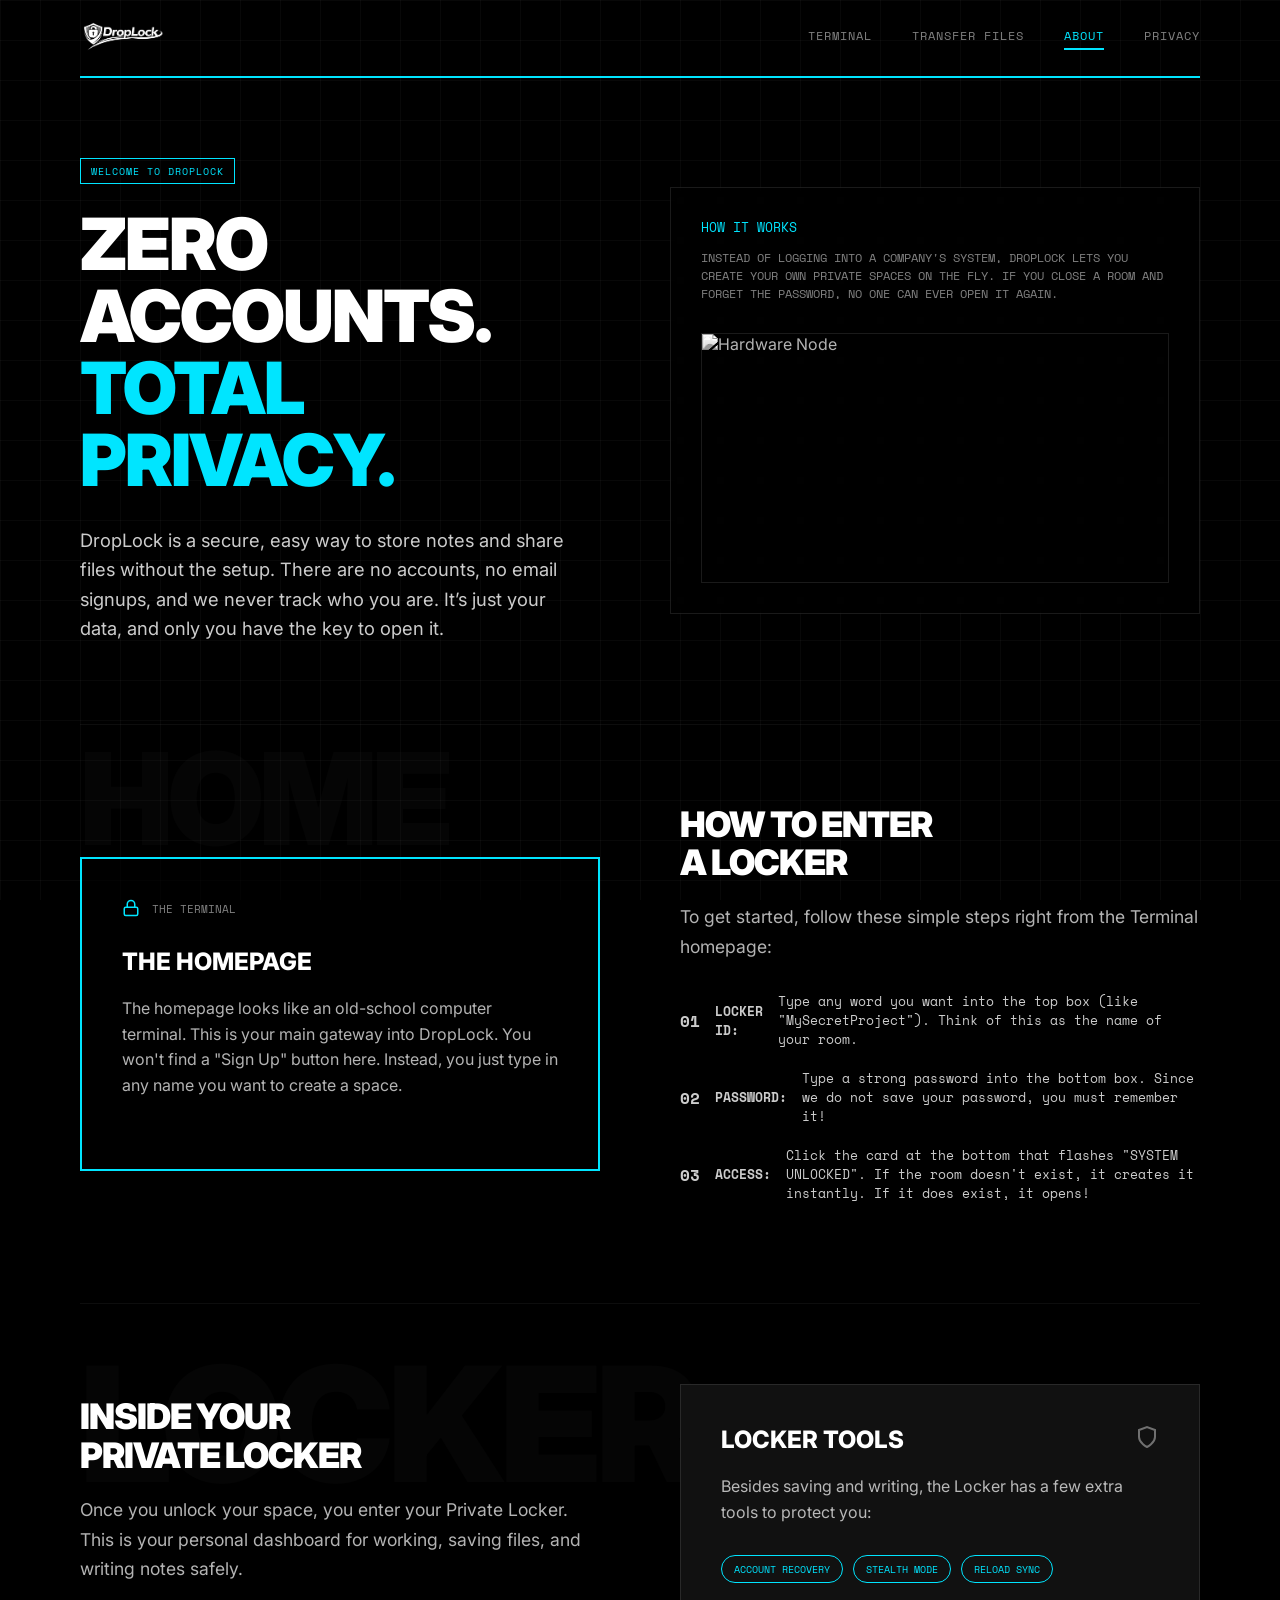
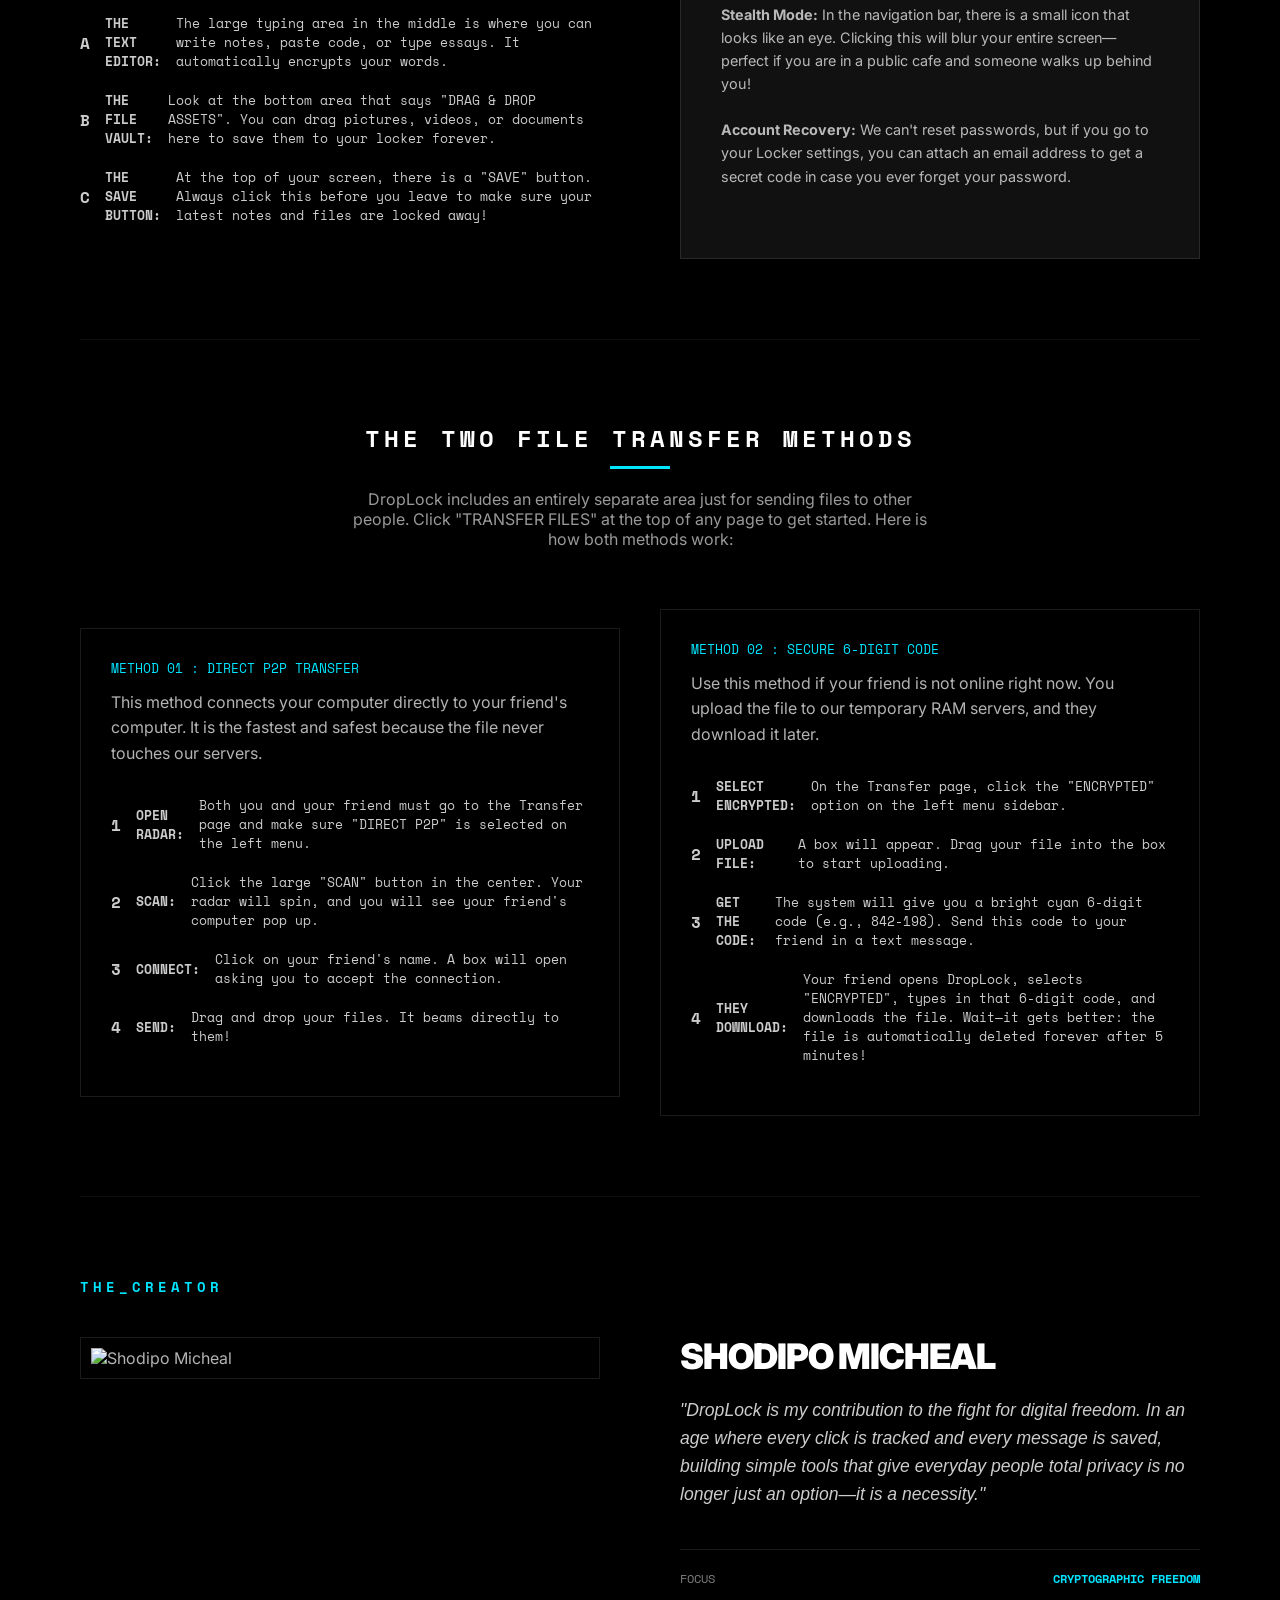
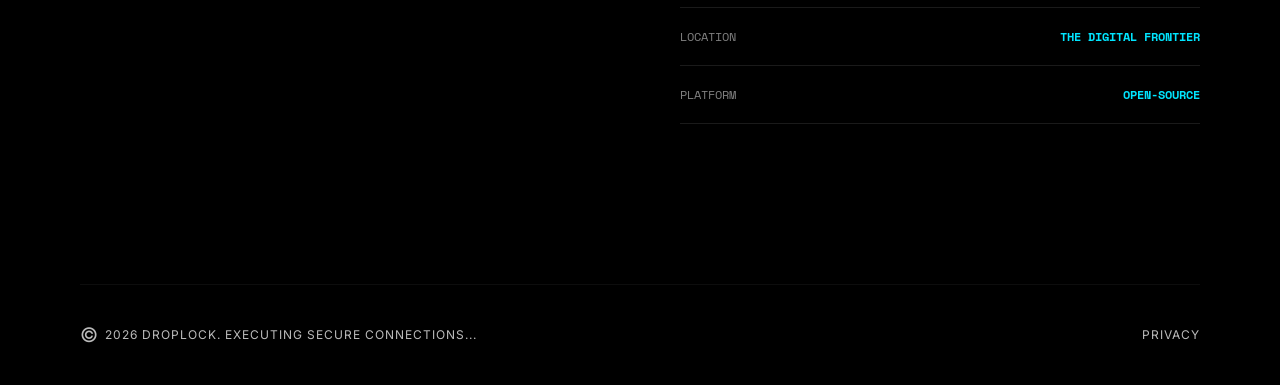
==== commit c90d7791: "added about page" ====
--- a/about.html
+++ b/about.html
@@ -3,88 +3,185 @@
 <head>
   <meta charset="UTF-8">
   <meta name="viewport" content="width=device-width, initial-scale=1.0">
-  <title>DropLock - About</title>
+  <meta name="description" content="Learn how DropLock works, from private lockers to secure file sharing, with no accounts and minimal friction.">
+  <title>DropLock - How to Use</title>
   <link rel="icon" type="image/png" href="images/droplock-icon.png">
   <link rel="stylesheet" href="style.css">
   <link rel="preconnect" href="https://fonts.googleapis.com">
   <link rel="preconnect" href="https://fonts.gstatic.com" crossorigin>
   <link href="https://fonts.googleapis.com/css2?family=Space+Mono:ital,wght@0,400;0,700;1,400;1,700&family=Inter:wght@400;700;900&display=swap" rel="stylesheet">
 </head>
-<body class="about-body">
-  <canvas id="bg-canvas"></canvas>
-
-  <div class="about-page-wrapper">
-    <nav class="manifesto-nav">
-      <div class="logo">
-        <a href="index.html" style="display: flex; align-items: center; text-decoration: none;">
-          <img src="images/DropLock_logo-.webp" alt="DROPLOCK" class="logo-img">
+<body class="grid-body">
+  <div class="grid-bg"></div>
+  
+  <div class="grid-page-wrapper">
+    <!-- Navbar -->
+    <nav class="grid-nav">
+      <div class="grid-logo">
+        <a href="index.html">
+          <img src="images/DropLock_logo-.webp" alt="DROPLOCK" class="grid-logo-img">
         </a>
       </div>
-      <div class="nav-links">
+      <div class="grid-nav-links">
         <a href="index.html">TERMINAL</a>
-        <a href="transfer.html">TRANSFER</a>
+        <a href="transfer.html">TRANSFER FILES</a>
+        <a href="about.html" class="active">ABOUT</a>
         <a href="manifesto.html">PRIVACY</a>
       </div>
     </nav>
 
-    <main class="about-main">
-      <div class="about-hero">
-        <h1 class="about-title">THE_SECURE_TUNNEL</h1>
-        <p class="about-tagline">ANONYMOUS FILE EXCHANGE & ZERO-KNOWLEDGE CRYPTOGRAPHY</p>
-      </div>
-
-      <div class="about-content">
-        <section class="about-section">
-          <h2>WHAT IS DROPLOCK?</h2>
-          <p>DropLock is a high-security, anonymous file exchange platform designed for users who prioritize privacy above everything else. We built DropLock on the principle that <strong>privacy is a human right</strong>, not a feature.</p>
-          <p>Unlike traditional cloud storage, DropLock does not want to know who you are. We don't ask for emails, we don't track IPs for marketing, and we certainly don't store your data in a way that we—or anyone else—can read it.</p>
-        </section>
-
-        <section class="about-section">
-          <h2>HOW IT WORKS</h2>
-          <div class="feature-grid">
-            <div class="feature-item">
-              <h3>01. THE LOCKER</h3>
-              <p>Your own private vault. Create a locker by simply entering a name and a strong password. This locker is your persistent home for notes and sensitive files. Everything inside is encrypted with your password before it leaves your browser.</p>
-            </div>
-            <div class="feature-item">
-              <h3>02. DIRECT TRANSFER</h3>
-              <p>Need to send a file to someone right now? Direct Transfer creates an ephemeral link between two devices. Once the receiver downloads the file, the link is destroyed. No traces, no history.</p>
-            </div>
-            <div class="feature-item">
-              <h3>03. ENCRYPTED CODE TRANSFER</h3>
-              <p>Generate a 6-digit secure code, upload your files, and share the code. The receiver enters the code to pull the files. These transfers are held in system RAM and are automatically deleted after 30 minutes. They never touch a hard drive.</p>
+    <main class="grid-main">
+      
+      <!-- HERO SECTION -->
+      <section class="grid-hero">
+        <div class="grid-hero-left">
+          <div class="grid-kicker">WELCOME TO DROPLOCK</div>
+          <h1 class="grid-title">ZERO ACCOUNTS.<br><span class="cyan-text">TOTAL PRIVACY.</span></h1>
+          <p class="grid-desc">DropLock is a secure, easy way to store notes and share files without the setup. There are no accounts, no email signups, and we never track who you are. It’s just your data, and only you have the key to open it.</p>
+        </div>
+        <div class="grid-hero-right">
+          <div class="tech-card">
+            <div class="tech-card-header">HOW IT WORKS</div>
+            <p class="tech-card-sub">INSTEAD OF LOGGING INTO A COMPANY'S SYSTEM, DROPLOCK LETS YOU CREATE YOUR OWN PRIVATE SPACES ON THE FLY. IF YOU CLOSE A ROOM AND FORGET THE PASSWORD, NO ONE CAN EVER OPEN IT AGAIN.</p>
+            <div class="tech-image-container">
+              <img src="https://images.unsplash.com/photo-1597838816882-4435b1977fbe?q=80&w=600&auto=format&fit=crop" alt="Hardware Node" class="tech-image">
             </div>
           </div>
-        </section>
+        </div>
+      </section>
 
-        <section class="about-section">
-          <h2>THE TECHNOLOGY</h2>
-          <p>DropLock is powered by a high-performance Go backend and a Zero-Knowledge frontend architecture.</p>
-          <ul>
-            <li><strong>AES-256-GCM:</strong> Military-grade encryption for all file payloads.</li>
-            <li><strong>Argon2id:</strong> State-of-the-art key derivation to protect your Locker passwords from brute-force attacks.</li>
-            <li><strong>Memory-Only Storage:</strong> Transfers are kept in RAM, ensuring that even a physical seizure of the server would yield zero usable data.</li>
-            <li><strong>Client-Side Processing:</strong> We offload as much as possible to your browser, so you stay in control of your encryption keys.</li>
-          </ul>
-        </section>
-
-        <section class="about-section mission-section">
-          <h2>OUR MISSION</h2>
-          <p>"To provide a digital safe-haven where information can be exchanged freely and securely, without the prying eyes of corporations or mass surveillance."</p>
-        </section>
-      </div>
-
-      <footer class="about-footer">
-        <div class="footer-separator"></div>
-        <div class="footer-content">
-          <div class="footer-left">© 2026 DROPLOCK // ARCH_4_S2</div>
-          <div class="footer-right">
-            <a href="manifesto.html">PRIVACY_POLICY</a>
-            <a href="index.html">BACK_TO_TERMINAL</a>
+      <!-- TERMINAL (HOMEPAGE) SECTION -->
+      <section class="grid-section">
+        <div class="bg-watermark" style="font-size: 8rem; top: 10px;">HOME</div>
+        <div class="grid-row-split">
+          <div class="grid-col-left">
+            <div class="hacker-box">
+              <div class="box-header">
+                <svg xmlns="http://www.w3.org/2000/svg" width="18" height="18" viewBox="0 0 24 24" fill="none" stroke="var(--cyan)" stroke-width="2"><rect x="3" y="11" width="18" height="11" rx="2" ry="2"></rect><path d="M7 11V7a5 5 0 0 1 10 0v4"></path></svg>
+                <span>THE TERMINAL</span>
+              </div>
+              <h2 class="box-title">THE HOMEPAGE</h2>
+              <p class="box-text">The homepage looks like an old-school computer terminal. This is your main gateway into DropLock. You won't find a "Sign Up" button here. Instead, you just type in any name you want to create a space.</p>
+            </div>
+          </div>
+          <div class="grid-col-right">
+            <h2 class="section-title">HOW TO ENTER<br>A LOCKER</h2>
+            <p class="section-text">To get started, follow these simple steps right from the Terminal homepage:</p>
+            <ul class="numbered-list">
+              <li><span class="cyan-num">01</span> <strong>LOCKER ID:</strong> Type any word you want into the top box (like "MySecretProject"). Think of this as the name of your room.</li>
+              <li><span class="cyan-num">02</span> <strong>PASSWORD:</strong> Type a strong password into the bottom box. Since we do not save your password, you must remember it!</li>
+              <li><span class="cyan-num">03</span> <strong>ACCESS:</strong> Click the card at the bottom that flashes "SYSTEM UNLOCKED". If the room doesn't exist, it creates it instantly. If it does exist, it opens!</li>
+            </ul>
           </div>
         </div>
+      </section>
+
+      <!-- LOCKER PAGE SECTION -->
+      <section class="grid-section locker-section">
+        <div class="bg-watermark">LOCKER</div>
+        <div class="grid-row-split reverse-mobile">
+          <div class="grid-col-left">
+            <h2 class="section-title">INSIDE YOUR<br>PRIVATE LOCKER</h2>
+            <p class="section-text">Once you unlock your space, you enter your Private Locker. This is your personal dashboard for working, saving files, and writing notes safely.</p>
+            <ul class="numbered-list" style="margin-bottom: 20px;">
+              <li><span class="cyan-num">A</span> <strong>THE TEXT EDITOR:</strong> The large typing area in the middle is where you can write notes, paste code, or type essays. It automatically encrypts your words.</li>
+              <li><span class="cyan-num">B</span> <strong>THE FILE VAULT:</strong> Look at the bottom area that says "DRAG & DROP ASSETS". You can drag pictures, videos, or documents here to save them to your locker forever.</li>
+              <li><span class="cyan-num">C</span> <strong>THE SAVE BUTTON:</strong> At the top of your screen, there is a "SAVE" button. Always click this before you leave to make sure your latest notes and files are locked away!</li>
+            </ul>
+          </div>
+          
+          <div class="grid-col-right">
+            <div class="hacker-box dark-box">
+              <div class="box-header-flex">
+                <h2 class="box-title no-margin">LOCKER TOOLS</h2>
+                <svg xmlns="http://www.w3.org/2000/svg" width="24" height="24" viewBox="0 0 24 24" fill="none" stroke="rgba(255,255,255,0.4)" stroke-width="2"><path d="M12 22s8-4 8-10V5l-8-3-8 3v7c0 6 8 10 8 10z"/></svg>
+              </div>
+              <p class="box-text">Besides saving and writing, the Locker has a few extra tools to protect you:</p>
+              <div class="pill-tags">
+                <span class="pill cyan-pill">ACCOUNT RECOVERY</span>
+                <span class="pill cyan-pill">STEALTH MODE</span>
+                <span class="pill cyan-pill">RELOAD SYNC</span>
+              </div>
+              <p class="box-text" style="margin-top: 20px; font-size: 0.9rem;"><strong>Stealth Mode:</strong> In the navigation bar, there is a small icon that looks like an eye. Clicking this will blur your entire screen—perfect if you are in a public cafe and someone walks up behind you!<br><br><strong>Account Recovery:</strong> We can't reset passwords, but if you go to your Locker settings, you can attach an email address to get a secret code in case you ever forget your password.</p>
+            </div>
+          </div>
+        </div>
+      </section>
+
+      <!-- TRANSFER PROTOCOL SECTION (2 WAYS) -->
+      <section class="grid-section transfer-section">
+        <div class="transfer-header">
+          <h2>THE TWO FILE TRANSFER METHODS</h2>
+          <div class="cyan-line"></div>
+          <p style="color: rgba(255,255,255,0.6); max-width: 600px; margin: 20px auto 0;">DropLock includes an entirely separate area just for sending files to other people. Click "TRANSFER FILES" at the top of any page to get started. Here is how both methods work:</p>
+        </div>
+        
+        <div class="grid-row-split" style="gap: 40px;">
+          <!-- METHOD 1 -->
+          <div class="tech-card" style="flex: 1;">
+            <div class="tech-card-header">METHOD 01 : DIRECT P2P TRANSFER</div>
+            <p class="box-text">This method connects your computer directly to your friend's computer. It is the fastest and safest because the file never touches our servers.</p>
+            <ul class="numbered-list">
+              <li><span class="cyan-num">1</span> <strong>OPEN RADAR:</strong> Both you and your friend must go to the Transfer page and make sure "DIRECT P2P" is selected on the left menu.</li>
+              <li><span class="cyan-num">2</span> <strong>SCAN:</strong> Click the large "SCAN" button in the center. Your radar will spin, and you will see your friend's computer pop up.</li>
+              <li><span class="cyan-num">3</span> <strong>CONNECT:</strong> Click on your friend's name. A box will open asking you to accept the connection.</li>
+              <li><span class="cyan-num">4</span> <strong>SEND:</strong> Drag and drop your files. It beams directly to them!</li>
+            </ul>
+          </div>
+          
+          <!-- METHOD 2 -->
+          <div class="tech-card" style="flex: 1;">
+            <div class="tech-card-header">METHOD 02 : SECURE 6-DIGIT CODE</div>
+            <p class="box-text">Use this method if your friend is not online right now. You upload the file to our temporary RAM servers, and they download it later.</p>
+            <ul class="numbered-list">
+              <li><span class="cyan-num">1</span> <strong>SELECT ENCRYPTED:</strong> On the Transfer page, click the "ENCRYPTED" option on the left menu sidebar.</li>
+              <li><span class="cyan-num">2</span> <strong>UPLOAD FILE:</strong> A box will appear. Drag your file into the box to start uploading.</li>
+              <li><span class="cyan-num">3</span> <strong>GET THE CODE:</strong> The system will give you a bright cyan 6-digit code (e.g., 842-198). Send this code to your friend in a text message.</li>
+              <li><span class="cyan-num">4</span> <strong>THEY DOWNLOAD:</strong> Your friend opens DropLock, selects "ENCRYPTED", types in that 6-digit code, and downloads the file. Wait—it gets better: the file is automatically deleted forever after 5 minutes!</li>
+            </ul>
+          </div>
+        </div>
+      </section>
+
+      <!-- DEVELOPER SECTION -->
+      <section class="grid-section dev-section">
+        <div class="dev-kicker">THE_CREATOR</div>
+        
+        <div class="grid-row-split dev-row">
+          <div class="grid-col-left">
+            <div class="portrait-container">
+              <img src="https://images.unsplash.com/photo-1506794778202-cad84cf45f1d?q=80&w=500&auto=format&fit=crop&grayscale=1" alt="Shodipo Micheal" class="portrait-img">
+            </div>
+          </div>
+          <div class="grid-col-right dev-details">
+            <h2 class="section-title">SHODIPO MICHEAL</h2>
+            <p class="quote">"DropLock is my contribution to the fight for digital freedom. In an age where every click is tracked and every message is saved, building simple tools that give everyday people total privacy is no longer just an option—it is a necessity."</p>
+            
+            <div class="stats-table">
+              <div class="stat-row">
+                <div class="stat-label">FOCUS</div>
+                <div class="stat-val cyan-text">CRYPTOGRAPHIC FREEDOM</div>
+              </div>
+              <div class="stat-row">
+                <div class="stat-label">LOCATION</div>
+                <div class="stat-val cyan-text">THE DIGITAL FRONTIER</div>
+              </div>
+              <div class="stat-row">
+                <div class="stat-label">PLATFORM</div>
+                <div class="stat-val cyan-text">OPEN-SOURCE</div>
+              </div>
+            </div>
+          </div>
+        </div>
+      </section>
+
+      <footer class="bottom-footer" style="padding: 40px 0; border-top: 1px solid rgba(255,255,255,0.05); margin-top: 80px; background: transparent;">
+        <div class="footer-left"><span class="copyright-icon">©</span> 2026 DROPLOCK. EXECUTING SECURE CONNECTIONS...</div>
+        <div class="footer-right">
+          <a href="manifesto.html" class="footer-link">PRIVACY</a>
+        </div>
       </footer>
+
     </main>
   </div>
 
--- a/style.css
+++ b/style.css
@@ -3797,6 +3797,11 @@
   margin-bottom: 80px;
 }
 
+.privacy-header {
+  max-width: 760px;
+  margin: 0 auto 48px;
+}
+
 .about-title, .privacy-title {
   font-family: var(--font-sans);
   font-weight: 900;
@@ -3813,16 +3818,51 @@
   letter-spacing: 2px;
 }
 
+.privacy-kicker {
+  font-family: var(--font-mono);
+  font-size: 0.78rem;
+  letter-spacing: 0.22em;
+  text-transform: uppercase;
+  color: rgba(255, 255, 255, 0.65);
+  margin-bottom: 18px;
+}
+
+.privacy-intro {
+  font-size: 1.08rem;
+  color: var(--text-dim);
+  margin: 0 auto 22px;
+  max-width: 680px;
+}
+
+.privacy-date {
+  letter-spacing: 0.08em;
+  text-transform: uppercase;
+}
+
 .about-content, .privacy-content {
+  padding: 0;
+  max-width: 800px;
+  margin: 0 auto;
+}
+
+.privacy-content {
   background: rgba(255, 255, 255, 0.03);
-  border: 1px solid rgba(255, 255, 255, 0.05);
-  border-radius: 20px;
-  padding: 60px;
-  backdrop-filter: blur(10px);
+  border: 1px solid rgba(255, 255, 255, 0.08);
+  border-radius: 24px;
+  padding: 40px;
+  backdrop-filter: blur(12px);
 }
 
 .about-section, .privacy-section {
   margin-bottom: 60px;
+}
+
+.privacy-section {
+  margin-bottom: 36px;
+}
+
+.privacy-section:last-child {
+  margin-bottom: 0;
 }
 
 .about-section h2, .privacy-section h2 {
@@ -3849,16 +3889,13 @@
 }
 
 .feature-item {
-  background: rgba(255, 255, 255, 0.02);
-  padding: 30px;
-  border-radius: 12px;
-  border: 1px solid rgba(255, 255, 255, 0.05);
-  transition: transform 0.3s ease;
+  padding: 20px 0;
+  border-top: 1px solid rgba(255, 255, 255, 0.05);
+  transition: all 0.2s;
 }
 
 .feature-item:hover {
-  transform: translateY(-5px);
-  border-color: var(--cyan);
+  border-top-color: var(--cyan);
 }
 
 .feature-item h3 {
@@ -3877,7 +3914,7 @@
   color: var(--text-dim);
   padding: 10px 0;
   display: flex;
-  align-items: center;
+  align-items: flex-start;
   gap: 12px;
 }
 
@@ -3887,10 +3924,8 @@
 }
 
 .protection-callout {
-  background: linear-gradient(135deg, rgba(0, 229, 255, 0.1), transparent);
-  border-left: 4px solid var(--cyan);
-  padding: 30px;
-  border-radius: 4px;
+  border-left: 2px solid var(--cyan);
+  padding: 10px 0 10px 24px;
   margin: 40px 0;
 }
 
@@ -3963,10 +3998,719 @@
     font-size: 2.5rem;
   }
   .about-content, .privacy-content {
-    padding: 30px;
+    padding: 28px 22px;
   }
   .footer-content {
     flex-direction: column;
     gap: 20px;
   }
 }
+
+/* =========================================================
+   VOID_VAULT MANIFESTO DESIGN (CYBERPUNK / BRUTALIST)
+   ========================================================= */
+
+.void-body {
+  background: #000000;
+  color: rgba(255, 255, 255, 0.7);
+  font-family: var(--font-sans);
+  margin: 0;
+  min-height: 100vh;
+  -webkit-font-smoothing: antialiased;
+}
+
+.void-page-wrapper {
+  max-width: 1000px;
+  margin: 0 auto;
+  padding: 0 40px;
+}
+
+.void-nav {
+  display: flex;
+  justify-content: space-between;
+  align-items: center;
+  padding: 20px 0;
+  border-bottom: 1px solid rgba(255,255,255,0.05);
+}
+
+.void-logo-img {
+  height: 32px;
+  filter: brightness(1.5);
+}
+
+.void-nav-links {
+  display: flex;
+  gap: 30px;
+}
+
+.void-nav-links a {
+  color: rgba(255,255,255,0.5);
+  font-family: var(--font-mono);
+  font-size: 0.65rem;
+  text-transform: uppercase;
+  letter-spacing: 1.5px;
+  text-decoration: none;
+  transition: color 0.2s;
+}
+
+.void-nav-links a:hover {
+  color: #fff;
+}
+
+.void-nav-links a.active {
+  color: var(--cyan);
+  border-bottom: 1px solid var(--cyan);
+  padding-bottom: 2px;
+}
+
+.void-nav-icons {
+  cursor: pointer;
+}
+
+.void-main {
+  padding: 40px 0;
+}
+
+.void-kicker {
+  font-family: var(--font-mono);
+  color: var(--cyan);
+  font-size: 0.65rem;
+  letter-spacing: 2px;
+  font-weight: 700;
+  margin-bottom: 12px;
+}
+
+.void-title {
+  font-family: var(--font-sans);
+  font-size: 2.5rem;
+  font-weight: 800;
+  color: #fff;
+  letter-spacing: -1.5px;
+  margin: 0 0 20px 0;
+  line-height: 1;
+}
+
+.void-thick-line {
+  width: 60px;
+  height: 3px;
+  background: var(--cyan);
+  margin-bottom: 30px;
+}
+
+.void-intro {
+  font-size: 1.1rem;
+  color: rgba(255,255,255,0.8);
+  max-width: 650px;
+  line-height: 1.6;
+}
+
+.void-sections-container {
+  margin-top: 50px;
+}
+
+.void-section {
+  display: flex;
+  gap: 60px;
+  margin: 35px 0;
+}
+
+.void-left-col {
+  flex: 0 0 260px;
+}
+
+.void-left-col h2 {
+  font-family: var(--font-sans);
+  font-size: 1.05rem;
+  font-weight: 800;
+  color: #fff;
+  letter-spacing: -0.5px;
+  margin: 0;
+  padding-top: 4px;
+}
+
+.void-right-col {
+  flex: 1;
+  font-size: 0.95rem;
+  line-height: 1.7;
+}
+
+.void-right-col p {
+  margin: 0 0 20px 0;
+}
+
+.void-divider {
+  height: 1px;
+  background: rgba(255,255,255,0.1);
+  width: 100%;
+}
+
+.void-bullets {
+  list-style: none;
+  padding: 0;
+  margin: 20px 0 0 0;
+}
+
+.void-bullets li {
+  display: flex;
+  align-items: flex-start;
+  gap: 12px;
+  margin-bottom: 12px;
+  font-size: 0.85rem;
+  color: rgba(255,255,255,0.9);
+}
+
+.void-bullets svg {
+  margin-top: 2px;
+  flex-shrink: 0;
+}
+
+.void-cyan-box {
+  background: rgba(0, 229, 255, 0.05);
+  border: 1px solid rgba(0, 229, 255, 0.2);
+  padding: 10px 16px;
+  display: inline-flex;
+  align-items: center;
+  gap: 10px;
+  font-family: var(--font-mono);
+  font-size: 0.65rem;
+  color: var(--cyan);
+  letter-spacing: 1px;
+  margin-bottom: 24px;
+}
+
+.void-gray-box {
+  background: rgba(255, 255, 255, 0.1);
+  border-left: 3px solid var(--cyan);
+  padding: 20px 24px;
+  margin-top: 30px;
+}
+
+.void-gray-title {
+  font-family: var(--font-mono);
+  font-size: 0.7rem;
+  color: rgba(255,255,255,0.9);
+  letter-spacing: 1px;
+  margin-bottom: 8px;
+}
+
+.void-gray-box p {
+  margin: 0;
+  font-size: 0.85rem;
+  color: rgba(255,255,255,0.6);
+}
+
+/* Abstract Tech Graphic Layout */
+.void-tech-graphic {
+  width: 100%;
+  height: 250px;
+  margin-top: 40px;
+  /* Cool abstract server rack texture using gradients */
+  background: 
+    linear-gradient(90deg, rgba(255,255,255,0.03) 1px, transparent 1px) 0 0 / 40px 100%,
+    linear-gradient(90deg, rgba(0,0,0,0.8) 0%, rgba(0,0,0,0) 50%, rgba(0,0,0,0.8) 100%),
+    repeating-linear-gradient(90deg, #111, #111 20px, #0a0a0a 20px, #0a0a0a 22px);
+  position: relative;
+  border-bottom: 1px solid rgba(255,255,255,0.1);
+}
+
+.void-graphic-label {
+  position: absolute;
+  bottom: 20px;
+  left: 30px;
+  border: 1px solid var(--cyan);
+  color: var(--cyan);
+  font-family: var(--font-mono);
+  font-size: 0.55rem;
+  letter-spacing: 1px;
+  padding: 4px 8px;
+  background: rgba(0,0,0,0.8);
+}
+
+.void-footer {
+  display: flex;
+  justify-content: space-between;
+  align-items: flex-end;
+  padding: 60px 0 40px 0;
+}
+
+.void-footer-left p {
+  margin: 0;
+  font-family: var(--font-mono);
+  font-size: 0.6rem;
+  color: rgba(255,255,255,0.4);
+  letter-spacing: 1px;
+}
+
+.void-footer-links {
+  display: flex;
+  gap: 20px;
+}
+
+.void-footer-links a {
+  color: rgba(255,255,255,0.4);
+  font-family: var(--font-mono);
+  font-size: 0.6rem;
+  text-transform: uppercase;
+  text-decoration: none;
+  letter-spacing: 1px;
+}
+
+.void-footer-links a.active {
+  color: var(--cyan);
+}
+
+.void-footer-icons {
+  display: flex;
+  gap: 15px;
+}
+
+@media (max-width: 768px) {
+  .void-nav-links { display: none; }
+  .void-title { font-size: 2.2rem; }
+  .void-section { flex-direction: column; gap: 20px; }
+  .void-footer { flex-direction: column; gap: 30px; align-items: flex-start; }
+}
+
+/* =========================================================
+   GRID_VAULT ABOUT PAGE DESIGN (CYBERPUNK GRID)
+   ========================================================= */
+
+.grid-body {
+  background: #000;
+  color: rgba(255, 255, 255, 0.7);
+  font-family: var(--font-sans);
+  margin: 0;
+  min-height: 100vh;
+  -webkit-font-smoothing: antialiased;
+  position: relative;
+}
+
+.grid-bg {
+  position: fixed;
+  top: 0;
+  left: 0;
+  width: 100%;
+  height: 100%;
+  z-index: -1;
+  background-image: 
+    linear-gradient(rgba(255, 255, 255, 0.03) 1px, transparent 1px),
+    linear-gradient(90deg, rgba(255, 255, 255, 0.03) 1px, transparent 1px);
+  background-size: 40px 40px;
+}
+
+.grid-page-wrapper {
+  max-width: 1200px;
+  margin: 0 auto;
+  padding: 0 40px;
+}
+
+.grid-nav {
+  display: flex;
+  justify-content: space-between;
+  align-items: center;
+  padding: 20px 0;
+  border-bottom: 2px solid var(--cyan);
+}
+
+.grid-logo-img {
+  height: 32px;
+  filter: brightness(1.5);
+}
+
+.grid-nav-links {
+  display: flex;
+  gap: 40px;
+}
+
+.grid-nav-links a {
+  color: rgba(255,255,255,0.5);
+  font-family: var(--font-mono);
+  font-size: 0.75rem;
+  letter-spacing: 1px;
+  text-decoration: none;
+  text-transform: uppercase;
+  transition: color 0.2s;
+}
+
+.grid-nav-links a:hover {
+  color: #fff;
+}
+
+.grid-nav-links a.active {
+  color: var(--cyan);
+  border-bottom: 2px solid var(--cyan);
+  padding-bottom: 4px;
+}
+
+.cyan-text {
+  color: var(--cyan);
+}
+
+/* HERO */
+.grid-hero {
+  display: flex;
+  gap: 60px;
+  padding: 80px 0;
+  align-items: center;
+}
+
+.grid-hero-left {
+  flex: 1;
+}
+
+.grid-kicker {
+  display: inline-block;
+  border: 1px solid var(--cyan);
+  color: var(--cyan);
+  font-family: var(--font-mono);
+  font-size: 0.65rem;
+  padding: 4px 10px;
+  margin-bottom: 24px;
+  letter-spacing: 1px;
+}
+
+.grid-title {
+  font-size: 4.5rem;
+  font-weight: 900;
+  color: #fff;
+  line-height: 1;
+  letter-spacing: -2px;
+  margin: 0 0 30px 0;
+}
+
+.grid-desc {
+  font-size: 1.15rem;
+  line-height: 1.6;
+  max-width: 500px;
+  color: rgba(255,255,255,0.8);
+}
+
+.grid-hero-right {
+  flex: 1;
+}
+
+.tech-card {
+  border: 1px solid rgba(255,255,255,0.1);
+  padding: 30px;
+  background: rgba(0,0,0,0.4);
+  backdrop-filter: blur(5px);
+}
+
+.tech-card-header {
+  font-family: var(--font-mono);
+  color: var(--cyan);
+  font-size: 0.8rem;
+  margin-bottom: 12px;
+}
+
+.tech-card-sub {
+  font-family: var(--font-mono);
+  font-size: 0.75rem;
+  line-height: 1.5;
+  color: rgba(255,255,255,0.5);
+  margin-bottom: 30px;
+  text-transform: uppercase;
+}
+
+.tech-image-container {
+  border: 1px solid rgba(255,255,255,0.1);
+  overflow: hidden;
+  height: 250px;
+}
+
+.tech-image {
+  width: 100%;
+  height: 100%;
+  object-fit: cover;
+  filter: grayscale(100%) contrast(1.2);
+}
+
+/* GLOBAL GRID SECTIONS */
+.grid-section {
+  padding: 80px 0;
+  position: relative;
+  border-top: 1px solid rgba(255,255,255,0.05);
+}
+
+.grid-row-split {
+  display: flex;
+  gap: 80px;
+  align-items: center;
+}
+
+.grid-col-left, .grid-col-right {
+  flex: 1;
+}
+
+.section-title {
+  font-size: 2.2rem;
+  font-weight: 900;
+  color: #fff;
+  line-height: 1.1;
+  letter-spacing: -1px;
+  margin: 0 0 20px 0;
+}
+
+.section-text {
+  font-size: 1.1rem;
+  line-height: 1.7;
+  margin-bottom: 30px;
+}
+
+/* LOCKER SECTION */
+.bg-watermark {
+  position: absolute;
+  top: 40px;
+  left: 0;
+  font-size: 10rem;
+  font-weight: 900;
+  color: rgba(255,255,255,0.02);
+  line-height: 1;
+  z-index: -1;
+  letter-spacing: -5px;
+}
+
+.hacker-box {
+  border: 2px solid var(--cyan);
+  padding: 40px;
+  background: rgba(0,0,0,0.6);
+}
+
+.hacker-box.dark-box {
+  border: 1px solid rgba(255,255,255,0.1);
+  background: #111;
+}
+
+.box-header {
+  display: flex;
+  align-items: center;
+  gap: 12px;
+  color: rgba(255,255,255,0.5);
+  font-family: var(--font-mono);
+  font-size: 0.7rem;
+  margin-bottom: 30px;
+}
+
+.box-header-flex {
+  display: flex;
+  justify-content: space-between;
+  align-items: flex-start;
+  margin-bottom: 20px;
+}
+
+.box-title {
+  font-size: 1.5rem;
+  font-weight: 800;
+  color: #fff;
+  margin: 0 0 20px 0;
+}
+
+.box-title.no-margin {
+  margin: 0;
+}
+
+.box-text {
+  font-size: 1rem;
+  line-height: 1.6;
+  margin-bottom: 30px;
+}
+
+.box-tags-grid {
+  display: flex;
+  gap: 20px;
+}
+
+.tag-cell {
+  flex: 1;
+  border: 1px solid rgba(255,255,255,0.1);
+  padding: 15px;
+}
+
+.tag-label {
+  font-family: var(--font-mono);
+  font-size: 0.65rem;
+  color: rgba(255,255,255,0.4);
+  margin-bottom: 8px;
+}
+
+.tag-val {
+  font-family: var(--font-mono);
+  font-size: 0.9rem;
+  font-weight: 700;
+}
+
+.numbered-list {
+  list-style: none;
+  padding: 0;
+  margin: 0;
+}
+
+.numbered-list li {
+  font-family: var(--font-mono);
+  font-size: 0.8rem;
+  color: rgba(255,255,255,0.8);
+  margin-bottom: 20px;
+  display: flex;
+  align-items: center;
+  gap: 15px;
+}
+
+.cyan-num {
+  font-size: 1rem;
+  font-weight: 700;
+}
+
+/* TRANSFER PROTOCOL */
+.transfer-header {
+  text-align: center;
+  margin-bottom: 60px;
+}
+
+.transfer-header h2 {
+  font-family: var(--font-mono);
+  font-size: 1.5rem;
+  color: #fff;
+  letter-spacing: 4px;
+  margin-bottom: 10px;
+}
+
+.transfer-header .cyan-line {
+  width: 60px;
+  height: 3px;
+  background: var(--cyan);
+  margin: 0 auto;
+}
+
+.protocol-grid {
+  display: grid;
+  grid-template-columns: repeat(4, 1fr);
+  gap: 20px;
+}
+
+.protocol-card {
+  border: 1px solid rgba(255,255,255,0.05);
+  padding: 30px 20px;
+  transition: background 0.3s, border-color 0.3s;
+}
+
+.protocol-card:hover {
+  background: rgba(0, 229, 255, 0.05);
+  border-color: rgba(0, 229, 255, 0.3);
+}
+
+.proto-num {
+  font-size: 2rem;
+  font-weight: 800;
+  color: rgba(255,255,255,0.1);
+  margin-bottom: 20px;
+}
+
+.proto-title {
+  font-size: 0.95rem;
+  font-weight: 700;
+  color: #fff;
+  margin: 20px 0 10px 0;
+}
+
+.proto-desc {
+  font-size: 0.85rem;
+  line-height: 1.5;
+  color: rgba(255,255,255,0.6);
+  margin: 0;
+}
+
+/* ARCHITECTURE TAGS */
+.pill-tags {
+  display: flex;
+  gap: 10px;
+  flex-wrap: wrap;
+}
+
+.pill {
+  font-family: var(--font-mono);
+  font-size: 0.6rem;
+  padding: 6px 12px;
+  border: 1px solid rgba(255,255,255,0.2);
+  border-radius: 20px;
+}
+
+.cyan-pill {
+  border-color: var(--cyan);
+  color: var(--cyan);
+}
+
+/* DEVELOPER SECTION */
+.dev-kicker {
+  font-family: var(--font-mono);
+  font-size: 0.85rem;
+  color: var(--cyan);
+  letter-spacing: 4px;
+  font-weight: 700;
+  margin-bottom: 40px;
+}
+
+.dev-row {
+  align-items: flex-start;
+}
+
+.portrait-container {
+  border: 1px solid rgba(255,255,255,0.1);
+  padding: 10px;
+}
+
+.portrait-img {
+  width: 100%;
+  height: auto;
+  display: block;
+}
+
+.quote {
+  font-family: var(--font-sans);
+  font-size: 1.1rem;
+  font-style: italic;
+  color: rgba(255,255,255,0.8);
+  margin-bottom: 40px;
+  line-height: 1.6;
+}
+
+.stats-table {
+  border-top: 1px solid rgba(255,255,255,0.1);
+}
+
+.stat-row {
+  display: flex;
+  justify-content: space-between;
+  padding: 20px 0;
+  border-bottom: 1px solid rgba(255,255,255,0.1);
+  font-family: var(--font-mono);
+  font-size: 0.75rem;
+}
+
+.stat-label {
+  color: rgba(255,255,255,0.5);
+}
+
+.stat-val {
+  font-weight: 700;
+}
+
+@media (max-width: 900px) {
+  .grid-hero, .grid-row-split {
+    flex-direction: column;
+  }
+  .grid-title {
+    font-size: 3rem;
+  }
+  .protocol-grid {
+    grid-template-columns: repeat(2, 1fr);
+  }
+  .reverse-mobile {
+    flex-direction: column-reverse;
+  }
+}
+
+@media (max-width: 600px) {
+  .protocol-grid {
+    grid-template-columns: 1fr;
+  }
+}
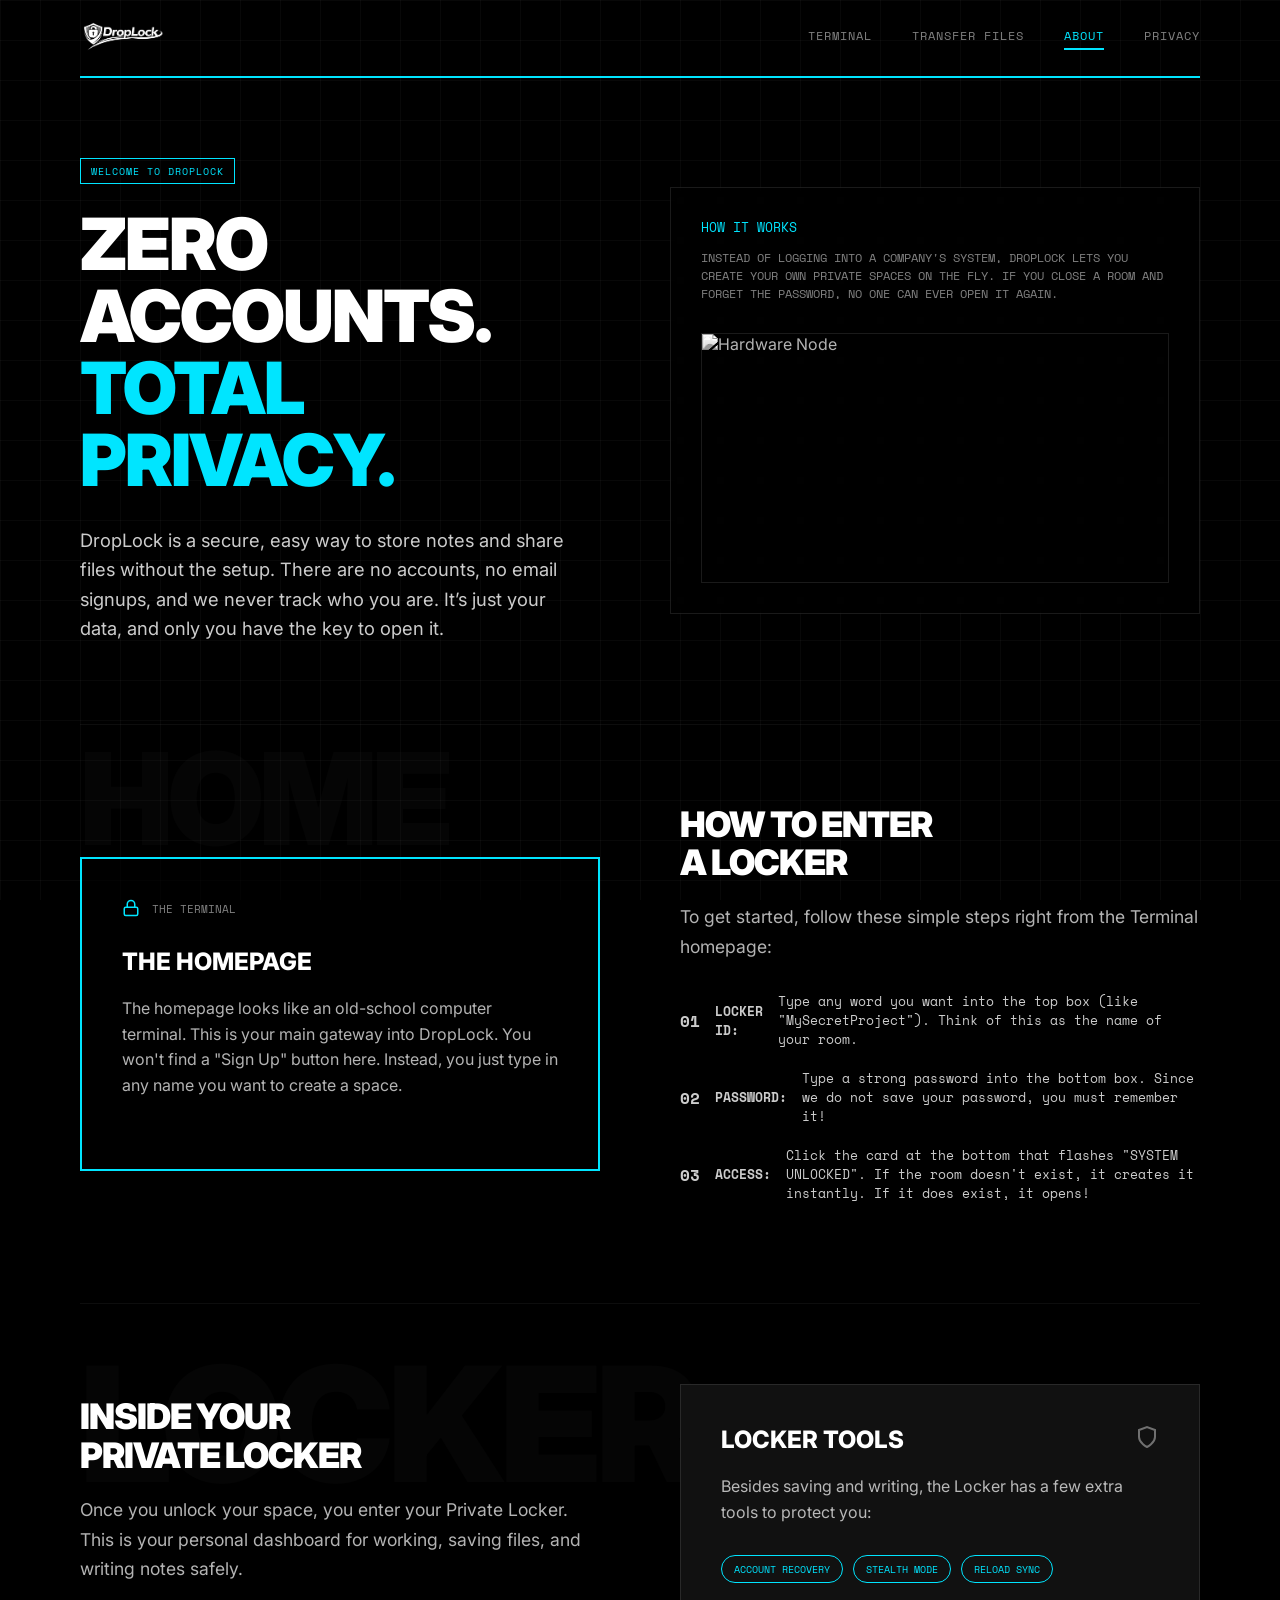
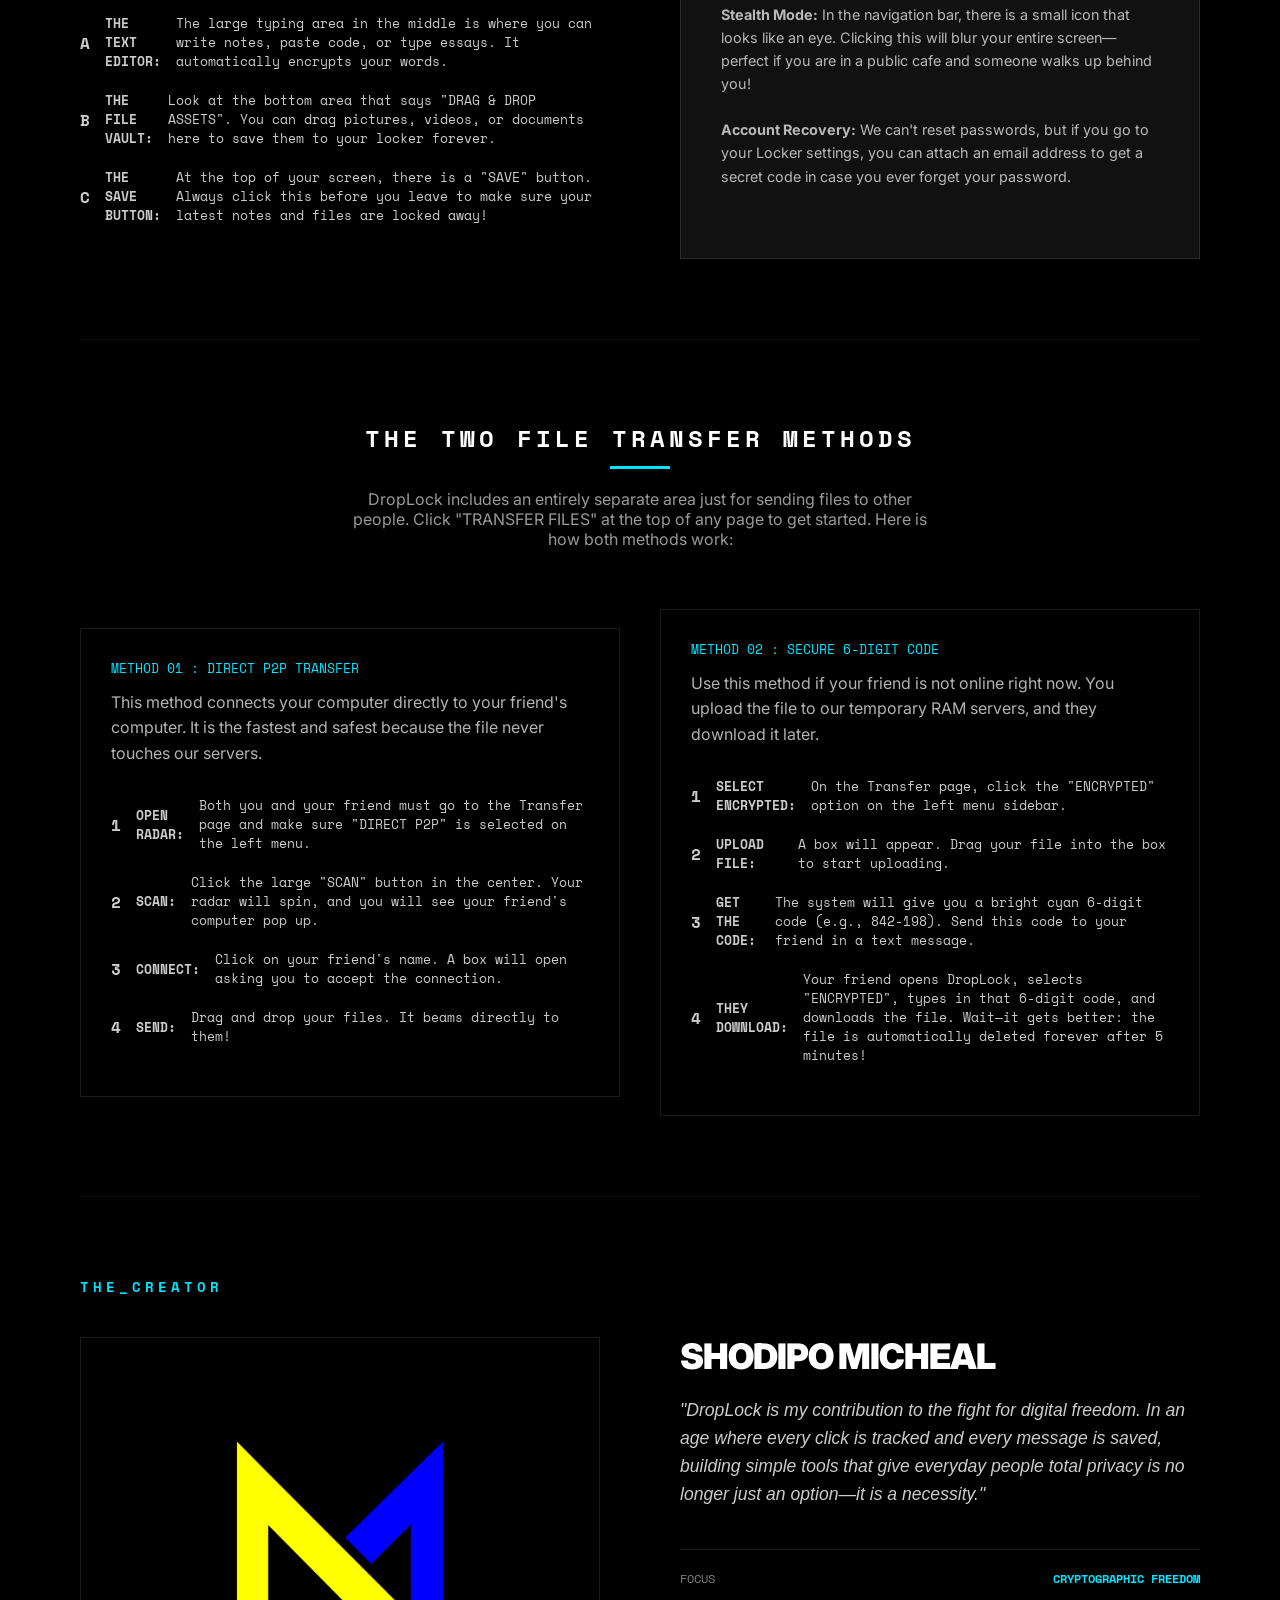
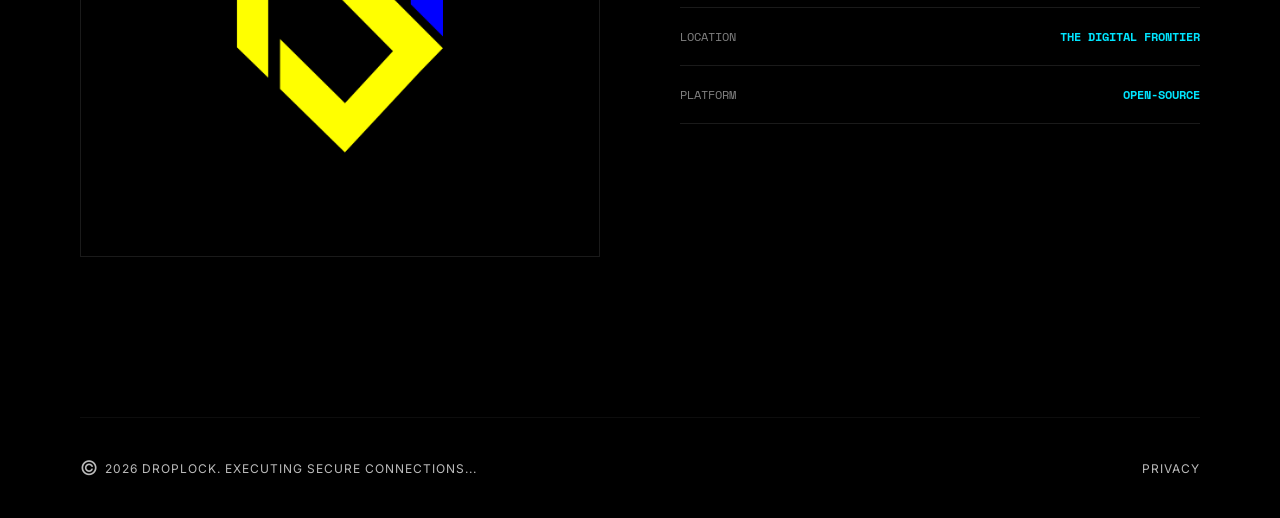
==== commit 9f331e3d: "added developer logo" ====
--- a/about.html
+++ b/about.html
@@ -150,7 +150,7 @@
         <div class="grid-row-split dev-row">
           <div class="grid-col-left">
             <div class="portrait-container">
-              <img src="https://images.unsplash.com/photo-1506794778202-cad84cf45f1d?q=80&w=500&auto=format&fit=crop&grayscale=1" alt="Shodipo Micheal" class="portrait-img">
+              <a target="_blank" href="https://github.com/Michealshodipo56"><img src="images/round logo.png" alt="Shodipo Micheal" class="portrait-img"></a>
             </div>
           </div>
           <div class="grid-col-right dev-details">
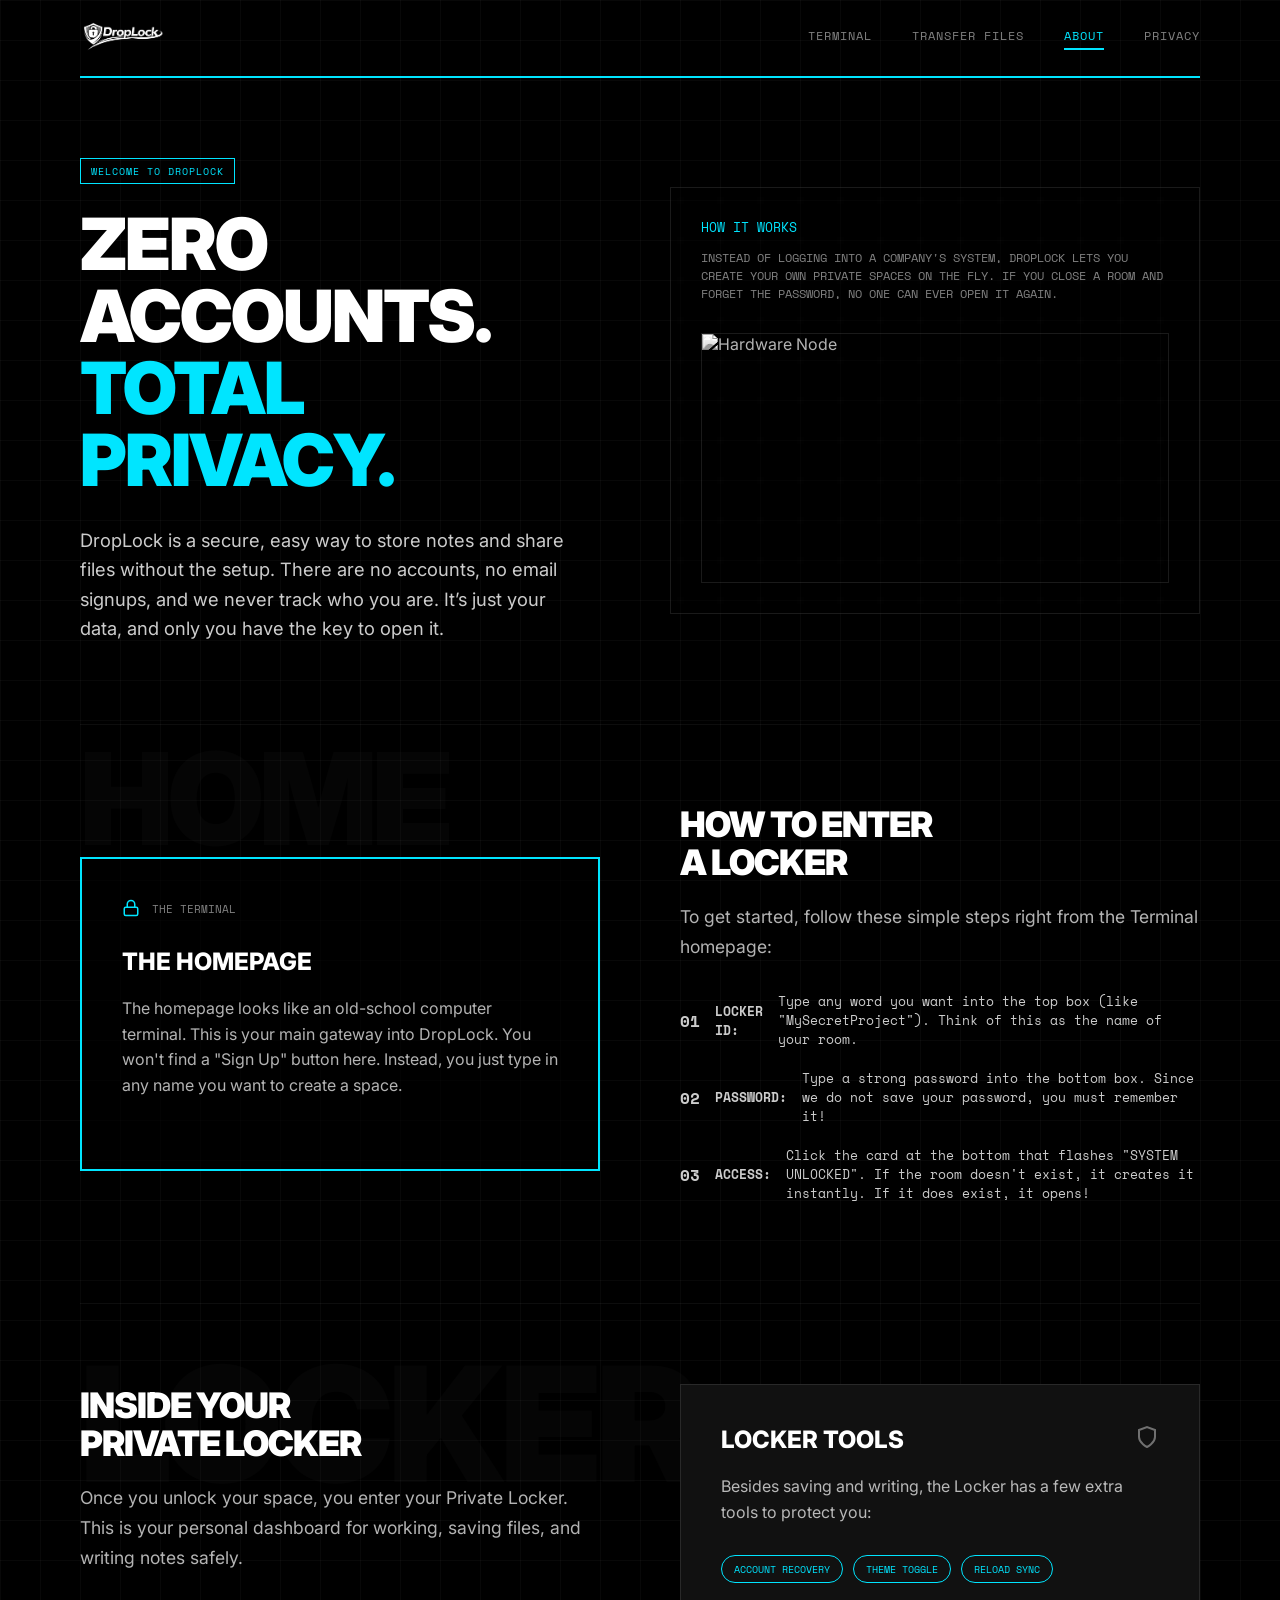
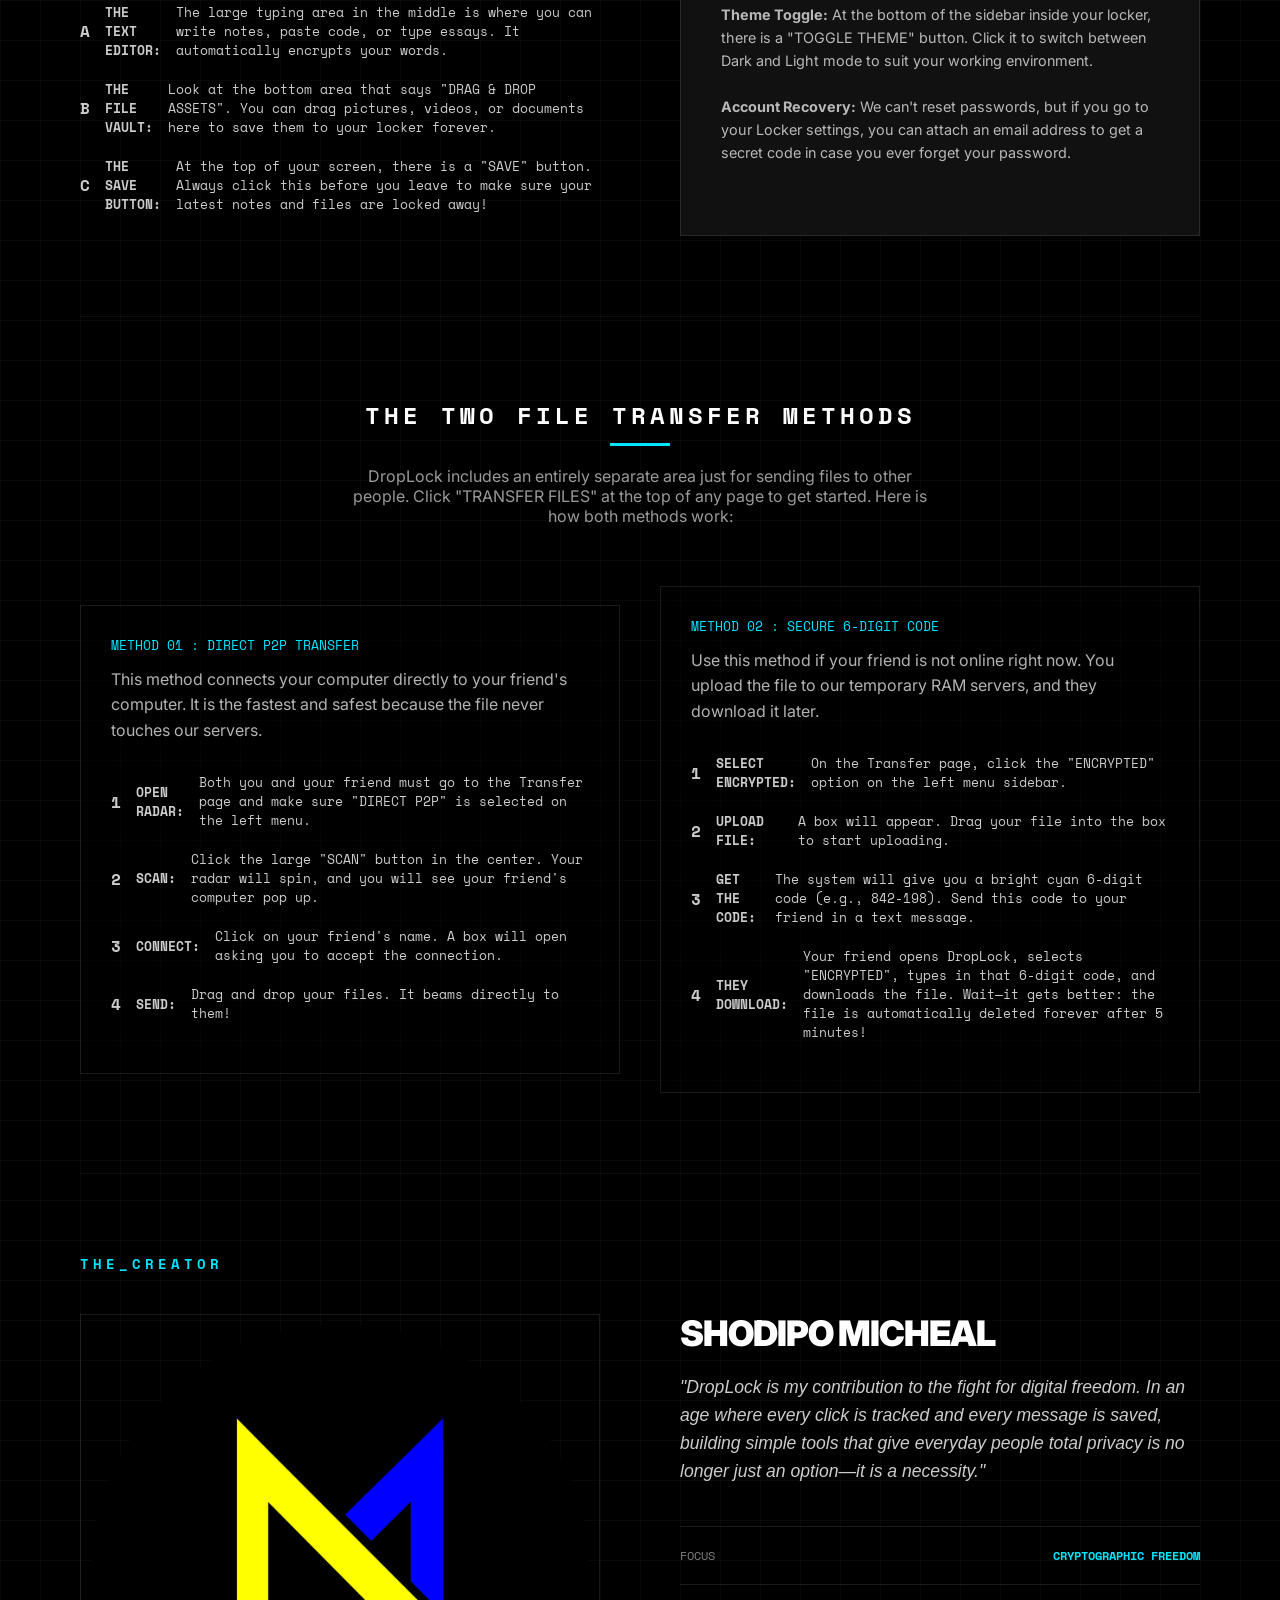
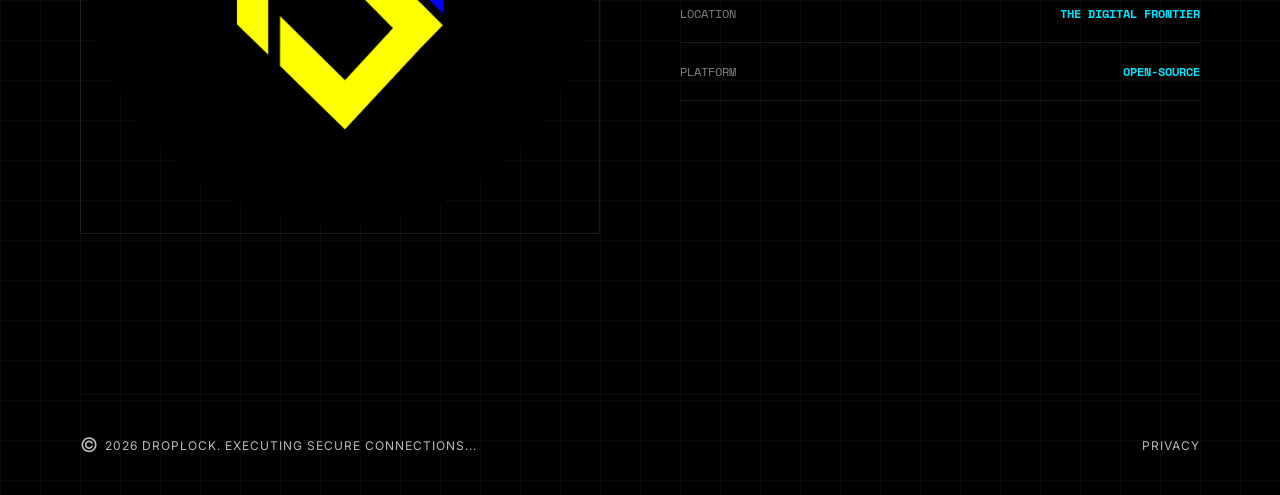
==== commit 6c76ee48: "removed stealth mode and fixed theme for locker page" ====
--- a/about.html
+++ b/about.html
@@ -5,8 +5,10 @@
   <meta name="viewport" content="width=device-width, initial-scale=1.0">
   <meta name="description" content="Learn how DropLock works, from private lockers to secure file sharing, with no accounts and minimal friction.">
   <title>DropLock - How to Use</title>
+  <link rel="icon" type="image/x-icon" href="images/favicon.ico">
   <link rel="icon" type="image/png" href="images/droplock-icon.png">
   <link rel="stylesheet" href="style.css">
+  <link rel="stylesheet" href="https://cdnjs.cloudflare.com/ajax/libs/font-awesome/6.5.0/css/all.min.css">
   <link rel="preconnect" href="https://fonts.googleapis.com">
   <link rel="preconnect" href="https://fonts.gstatic.com" crossorigin>
   <link href="https://fonts.googleapis.com/css2?family=Space+Mono:ital,wght@0,400;0,700;1,400;1,700&family=Inter:wght@400;700;900&display=swap" rel="stylesheet">
@@ -99,10 +101,10 @@
               <p class="box-text">Besides saving and writing, the Locker has a few extra tools to protect you:</p>
               <div class="pill-tags">
                 <span class="pill cyan-pill">ACCOUNT RECOVERY</span>
-                <span class="pill cyan-pill">STEALTH MODE</span>
+                <span class="pill cyan-pill">THEME TOGGLE</span>
                 <span class="pill cyan-pill">RELOAD SYNC</span>
               </div>
-              <p class="box-text" style="margin-top: 20px; font-size: 0.9rem;"><strong>Stealth Mode:</strong> In the navigation bar, there is a small icon that looks like an eye. Clicking this will blur your entire screen—perfect if you are in a public cafe and someone walks up behind you!<br><br><strong>Account Recovery:</strong> We can't reset passwords, but if you go to your Locker settings, you can attach an email address to get a secret code in case you ever forget your password.</p>
+              <p class="box-text" style="margin-top: 20px; font-size: 0.9rem;"><strong>Theme Toggle:</strong> At the bottom of the sidebar inside your locker, there is a "TOGGLE THEME" button. Click it to switch between Dark and Light mode to suit your working environment.<br><br><strong>Account Recovery:</strong> We can't reset passwords, but if you go to your Locker settings, you can attach an email address to get a secret code in case you ever forget your password.</p>
             </div>
           </div>
         </div>
--- a/style.css
+++ b/style.css
@@ -13,11 +13,11 @@
 }
 
 body.light-mode {
-  --bg-dark: #e6e6e6;
-  --card-bg: #ffffff; /* pure white card for max contrast in light mode */
-  --overlay-bg: rgba(0, 0, 0, 0.4); /* darker overlay to make white card pop */
-  --input-bg: #f5f5f5; /* light gray input */
-  --border-color: #cccccc;
+  --bg-dark: #f0f0f0;
+  --card-bg: #ffffff;
+  --overlay-bg: rgba(0, 0, 0, 0.6);
+  --input-bg: #ffffff;
+  --border-color: #000000; /* Pure black outlines */
   --text-main: #000000;
   --text-dim: #333333;
   --card-title: #000000;
@@ -40,6 +40,25 @@
 body.stealth-mode .nav-links {
   display: none;
 }
+
+/* ---- Page Transition ---- */
+@keyframes pageFadeIn {
+  from { opacity: 0; transform: translateY(6px); }
+  to   { opacity: 1; transform: translateY(0); }
+}
+
+body {
+  animation: pageFadeIn 0.25s ease forwards;
+}
+
+/* Fade-out: added to body via JS before navigation */
+body.page-exit {
+  opacity: 0;
+  transform: translateY(-4px);
+  transition: opacity 0.18s ease, transform 0.18s ease;
+  pointer-events: none;
+}
+
 
 * {
   margin: 0;
@@ -1236,6 +1255,10 @@
   flex-shrink: 0;
 }
 
+body.light-mode .transfer-sidebar {
+  background: #ffffff;
+}
+
 .sidebar-footer {
   padding: 0 32px;
   margin-top: auto;
@@ -1440,6 +1463,27 @@
   backdrop-filter: blur(5px);
   border: 1px solid var(--border-color);
   padding: 24px; /* Reduced from 32px for compactness */
+}
+
+body.light-mode .transfer-panel,
+body.light-mode .system-item,
+body.light-mode .staged-file-item,
+body.light-mode .incoming-item,
+body.light-mode .encrypted-box {
+  background: rgba(240, 240, 240, 0.6) !important; /* Darker white/light-gray color for light mode */
+}
+
+/* Fix invisible inputs and buttons inside encrypted boxes in light mode */
+body.light-mode .enc-code-input {
+  background: rgba(0, 0, 0, 0.03);
+  border-color: rgba(0, 0, 0, 0.2);
+}
+body.light-mode .enc-code-input::placeholder {
+  color: rgba(0, 0, 0, 0.4);
+}
+body.light-mode .enc-action-btn:disabled {
+  border-color: rgba(0, 0, 0, 0.2);
+  color: rgba(0, 0, 0, 0.4);
 }
 
 .upload-panel {
@@ -2858,6 +2902,12 @@
   transition: all 0.2s;
 }
 
+body.light-mode .locker-header-badge {
+  background: #ffffff;
+  border-color: #000000;
+  color: #000000;
+}
+
 .locker-header-badge:hover {
   background: rgba(0, 229, 255, 0.2);
   border-color: var(--cyan);
@@ -2890,7 +2940,19 @@
   flex-direction: column;
   flex-shrink: 0;
   justify-content: flex-start;
-  gap: 12px;
+  overflow: hidden;
+}
+
+body.light-mode .locker-sidebar {
+  background: #ffffff;
+}
+
+body.light-mode .locker-sidebar #theme-toggle {
+  color: #000000;
+}
+
+body.light-mode .locker-sidebar #theme-toggle:hover {
+  color: #333333;
 }
 
 .sidebar-vault-info {
@@ -2970,10 +3032,18 @@
   overflow-y: auto;
 }
 
+body.light-mode .locker-main-content {
+  background: #ffffff;
+}
+
 .locker-main-header {
   padding: 0px 12px 0 12px; /* Close to zero bottom to touch the editor */
   border-bottom: 1px solid var(--border-color);
   background: #0a0a0a;
+}
+
+body.light-mode .locker-main-header {
+  background: #ffffff;
 }
 
 .browser-tabs-wrapper {
@@ -3006,6 +3076,12 @@
   position: relative;
 }
 
+body.light-mode .browser-tab {
+  background: #f5f5f5;
+  border-color: #000000;
+}
+
+
 .browser-tab:hover {
   background: rgba(43, 61, 84, 0.6);
 }
@@ -3015,6 +3091,12 @@
   border-color: rgba(255, 255, 255, 0.2);
   box-shadow: inset 0 2px 0 var(--cyan); /* accent line on top */
 }
+
+body.light-mode .browser-tab.active {
+  background: #ffffff;
+  border-color: #000000;
+}
+
 
 .tab-name {
   font-family: var(--font-sans);
@@ -3026,12 +3108,21 @@
   text-overflow: ellipsis;
 }
 
+body.light-mode .tab-name {
+  color: #000000;
+}
+
+
 .tab-close {
   font-size: 0.6rem;
   color: rgba(255, 255, 255, 0.4);
   padding: 2px;
   border-radius: 2px;
   transition: all 0.2s;
+}
+
+body.light-mode .tab-close {
+  color: #000000;
 }
 
 .tab-close:hover {
@@ -3073,6 +3164,13 @@
   gap: 20px;
 }
 
+body.light-mode .locker-editor-wrapper {
+  background: #ffffff;
+  border: 1px solid #000000;
+  margin: 20px;
+  border-radius: 4px;
+}
+
 .editor-label {
   font-family: var(--font-mono);
   font-size: 0.68rem;
@@ -3110,7 +3208,7 @@
   background: transparent;
   border: none;
   outline: none;
-  color: #c8c8c8;
+  color: var(--text-main);
   font-family: var(--font-mono);
   font-size: 0.9rem;
   line-height: 1.8;
@@ -3166,12 +3264,20 @@
   min-height: 0;
 }
 
+body.light-mode .locker-right-column {
+  background: #ffffff;
+}
+
 .column-title {
   font-family: var(--font-mono);
   font-size: 0.72rem;
   color: var(--text-dim);
   letter-spacing: 2px;
   margin-bottom: 8px;
+}
+
+body.light-mode .column-title {
+  color: #000000;
 }
 
 .asset-list {
@@ -3196,6 +3302,11 @@
   cursor: pointer;
   width: 100%;
   box-sizing: border-box; /* Prevent padding from causing overflow */
+}
+
+body.light-mode .asset-card {
+  background: #f5f5f5;
+  border-color: #000000;
 }
 
 .asset-card:hover {
@@ -3248,6 +3359,11 @@
   order: 1;
 }
 
+body.light-mode .asset-dropzone {
+  background: #ffffff;
+  border-color: #000000;
+}
+
 .asset-dropzone:hover {
   border-color: var(--cyan);
   background: rgba(0, 229, 255, 0.04);
@@ -3257,6 +3373,10 @@
   color: var(--text-dim);
   margin-bottom: 15px;
   opacity: 0.6;
+}
+
+body.light-mode .dropzone-icon {
+  color: #000000;
 }
 
 .dropzone-text {
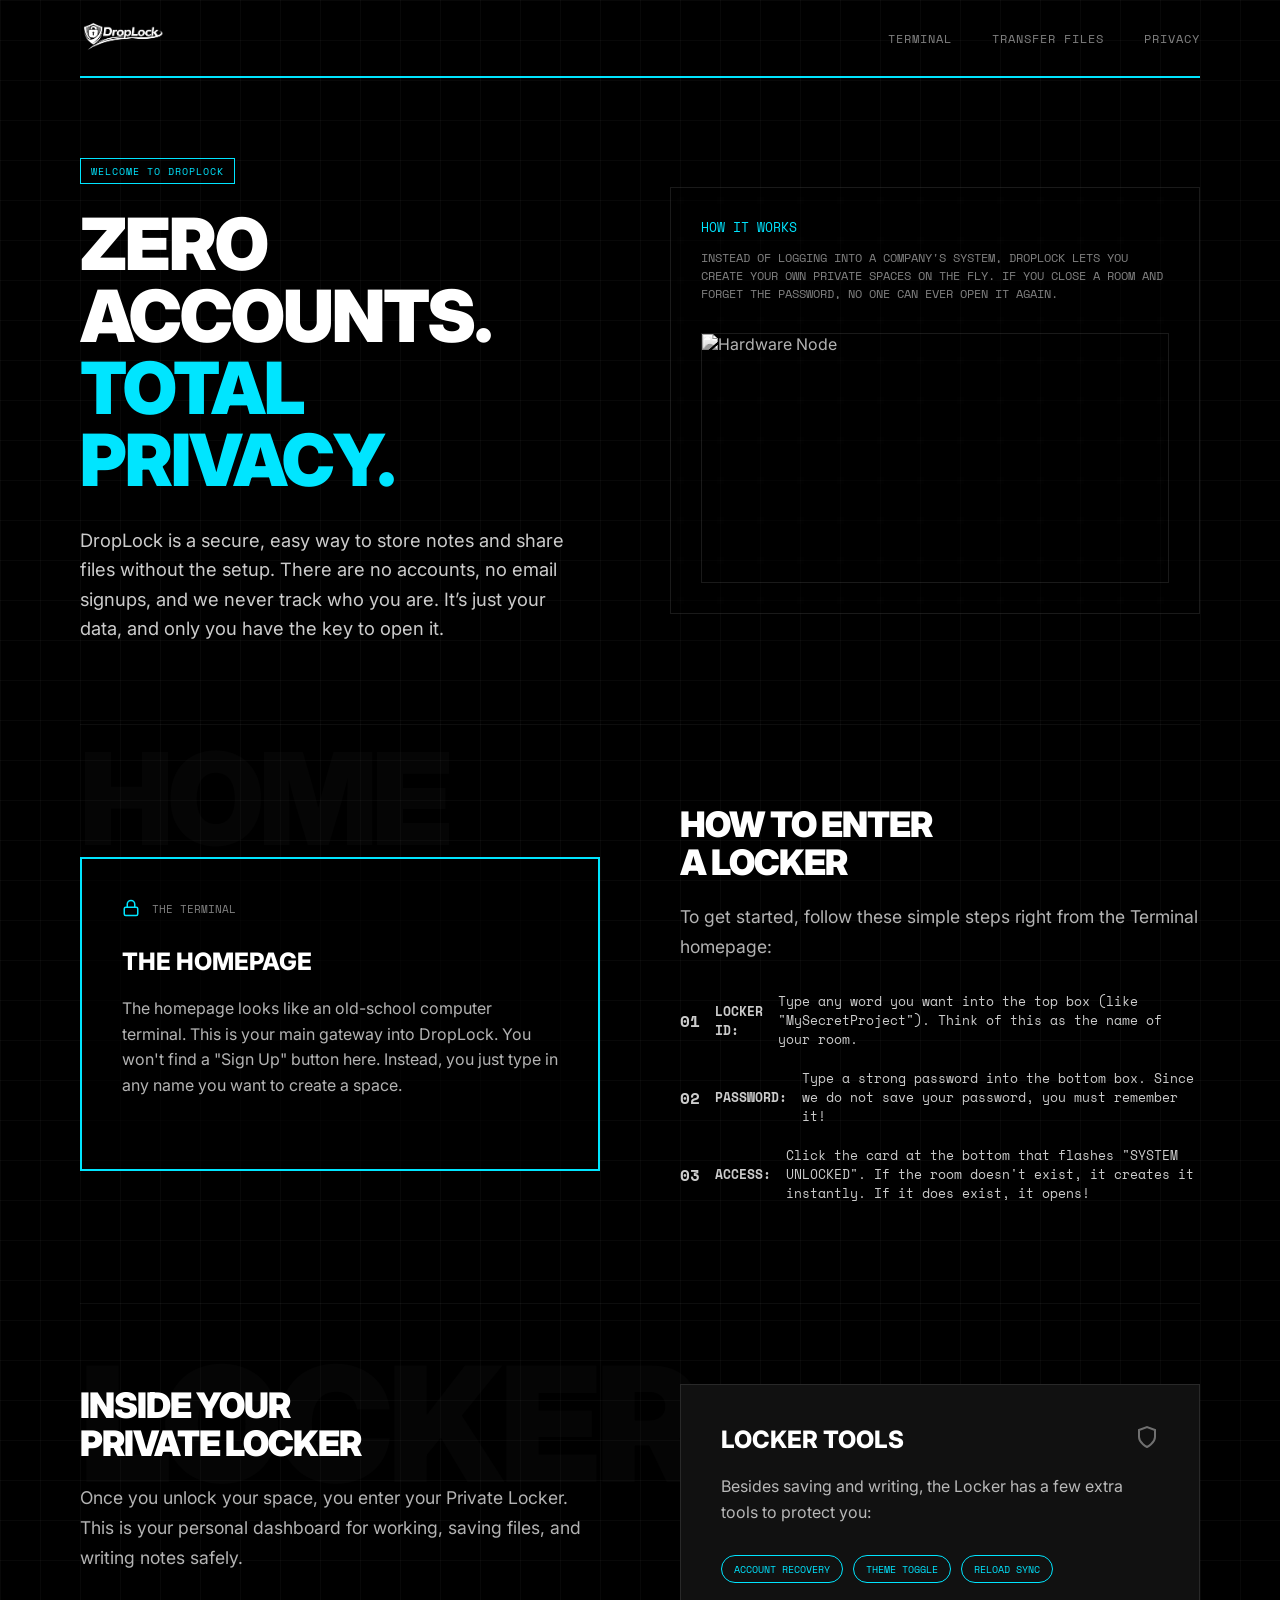
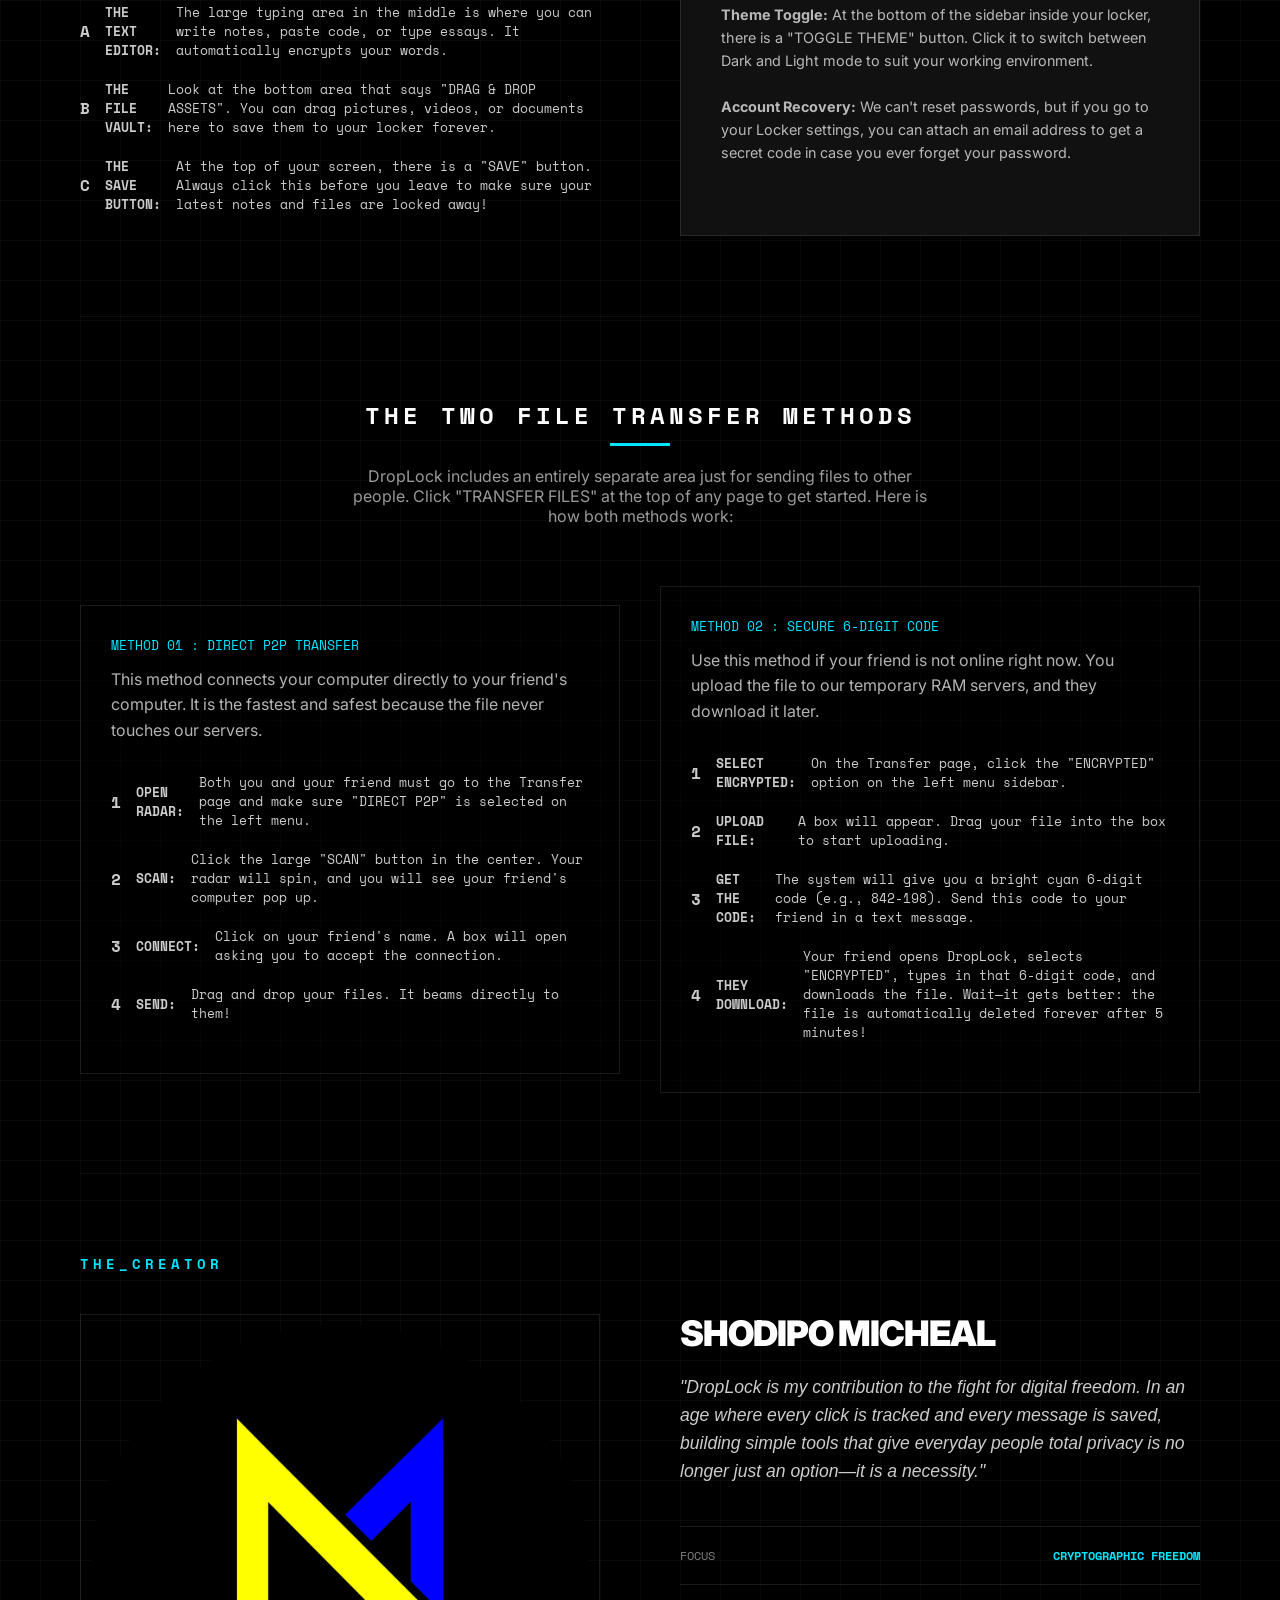
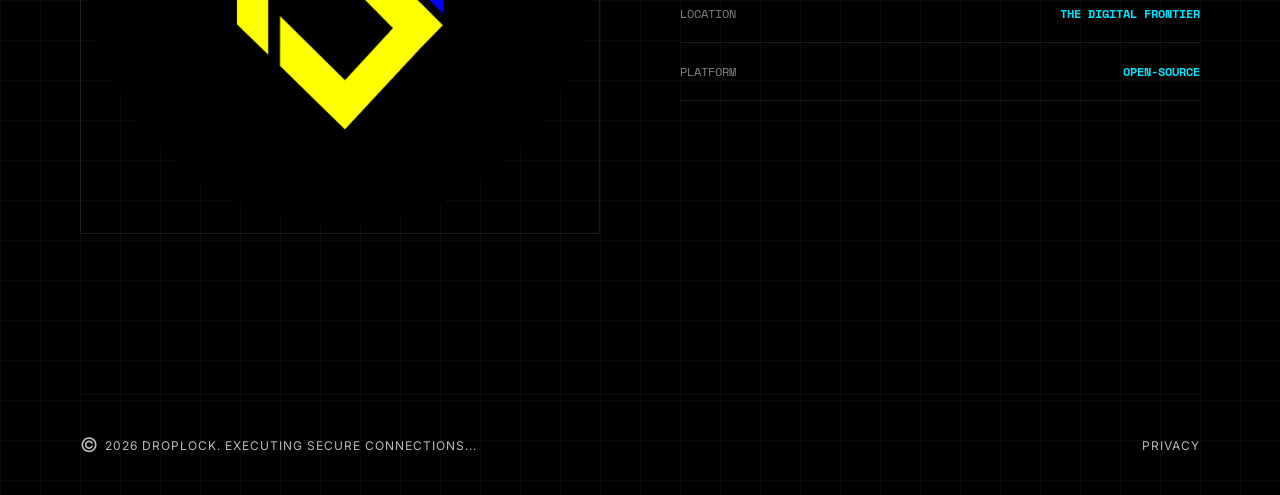
==== commit e3a487d7: "fix note pasting, file transfer sidebar, about page nav, index scroll" ====
--- a/about.html
+++ b/about.html
@@ -27,7 +27,6 @@
       <div class="grid-nav-links">
         <a href="index.html">TERMINAL</a>
         <a href="transfer.html">TRANSFER FILES</a>
-        <a href="about.html" class="active">ABOUT</a>
         <a href="manifesto.html">PRIVACY</a>
       </div>
     </nav>
--- a/style.css
+++ b/style.css
@@ -77,6 +77,10 @@
   transition: background-color 0.3s, color 0.3s;
 }
 
+body.home-page {
+  overflow-x: hidden;
+}
+
 /* Canvas Background */
 #bg-canvas {
   position: fixed; /* Changed from absolute to fixed for multi-page support */
@@ -473,6 +477,58 @@
   color: var(--text-dim);
   letter-spacing: 1px;
   flex-shrink: 0;
+}
+
+@media (min-width: 901px) {
+  body.home-page {
+    overflow-y: hidden;
+  }
+
+  .home-page .layout-wrapper {
+    height: 100vh;
+    height: 100dvh;
+    min-height: 100vh;
+    gap: clamp(8px, 1.5vh, 16px);
+  }
+
+  .home-page .top-nav {
+    padding-bottom: 10px;
+  }
+
+  .home-page .main-content {
+    padding: clamp(4px, 1vh, 10px) 0;
+  }
+
+  .home-page .main-row {
+    align-items: stretch;
+    gap: clamp(16px, 2vw, 28px);
+  }
+
+  .home-page .vault-card {
+    padding: clamp(20px, 3vh, 40px) clamp(24px, 3vw, 40px);
+  }
+
+  .home-page .howto-card {
+    padding: clamp(18px, 2.4vh, 24px);
+    gap: clamp(12px, 1.8vh, 16px);
+  }
+
+  .home-page .howto-list {
+    gap: clamp(14px, 1.8vh, 18px);
+  }
+
+  .home-page .status-indicator,
+  .home-page .action-row {
+    margin-bottom: clamp(16px, 2vh, 24px);
+  }
+
+  .home-page .tags-container {
+    margin-top: clamp(10px, 1.4vh, 16px);
+  }
+
+  .home-page .bottom-footer {
+    padding-top: clamp(10px, 1.2vh, 14px);
+  }
 }
 
 .footer-left {
@@ -1269,6 +1325,10 @@
   padding-top: 24px;
 }
 
+.transfer-mobile-identity {
+  display: none;
+}
+
 .identity-label {
   font-family: var(--font-mono);
   font-size: 0.6rem;
@@ -2124,6 +2184,25 @@
     width: 100%;
     border-right: none;
     border-bottom: 1px solid var(--border-color);
+  }
+
+  .transfer-page .transfer-sidebar .sidebar-title,
+  .transfer-page .transfer-sidebar .sidebar-subtitle {
+    display: none;
+  }
+
+  .transfer-page .transfer-sidebar .sidebar-footer {
+    display: none;
+  }
+
+  .transfer-page .transfer-sidebar .transfer-mobile-identity {
+    display: block;
+    border-top: none;
+    padding-top: 0;
+  }
+
+  .transfer-page .transfer-sidebar .sidebar-header {
+    padding: 4px 24px 12px;
   }
   
   .protocol-nav {
@@ -2943,6 +3022,13 @@
   overflow: hidden;
 }
 
+.locker-sidebar-nav-row {
+  display: flex;
+  flex: 1;
+  flex-direction: column;
+  min-height: 0;
+}
+
 body.light-mode .locker-sidebar {
   background: #ffffff;
 }
@@ -3215,6 +3301,11 @@
   resize: none;
   width: 100%;
   min-height: 400px;
+  max-width: 100%;
+  white-space: pre-wrap;
+  overflow-x: hidden;
+  overflow-wrap: anywhere;
+  word-break: break-word;
 }
 
 .secure-textarea ul,
@@ -3457,8 +3548,14 @@
     border-right: none;
     border-bottom: 1px solid var(--border-color);
   }
+
+  .locker-sidebar-nav-row {
+    flex-direction: row;
+    align-items: stretch;
+  }
   
-  .protocol-nav {
+  .transfer-sidebar.locker-sidebar .protocol-nav {
+    flex: 1;
     flex-direction: row;
     padding: 0 10px;
     overflow-x: auto;
@@ -3468,11 +3565,11 @@
   }
   
   /* Hide scrollbar for cleaner look but keep functionality */
-  .protocol-nav::-webkit-scrollbar {
+  .transfer-sidebar.locker-sidebar .protocol-nav::-webkit-scrollbar {
     display: none;
   }
   
-  .protocol-item {
+  .transfer-sidebar.locker-sidebar .protocol-item {
     padding: 14px 20px;
     flex: 0 0 auto;
     min-width: auto;
@@ -3498,12 +3595,29 @@
     border-left: none;
   }
 
-  .protocol-item.active {
+  .transfer-sidebar.locker-sidebar .protocol-item.active {
     border-left: none;
     border-bottom: 2px solid var(--cyan);
   }
 
-  .sidebar-footer {
+  .locker-theme-toggle-wrap {
+    margin-top: 0 !important;
+    padding: 0 12px 0 0 !important;
+    border-top: none !important;
+    border-left: 1px solid var(--border-color);
+    display: flex;
+    align-items: center;
+    flex-shrink: 0;
+  }
+
+  .locker-theme-toggle {
+    width: auto !important;
+    height: 100%;
+    padding: 0 0 0 12px !important;
+    white-space: nowrap;
+  }
+
+  .transfer-sidebar.locker-sidebar .sidebar-footer {
     display: none; /* Identity hidden on complex tablets */
   }
 
@@ -3561,8 +3675,21 @@
     display: flex;
   }
 
-  .protocol-item span {
+  .transfer-sidebar.locker-sidebar .protocol-item span {
     font-size: 0.7rem;
+  }
+
+  .locker-theme-toggle-wrap {
+    padding-right: 10px !important;
+  }
+
+  .locker-theme-toggle {
+    gap: 8px !important;
+    padding-left: 10px !important;
+  }
+
+  .locker-theme-toggle-label {
+    display: none;
   }
 }
 
@@ -4834,3 +4961,28 @@
     grid-template-columns: 1fr;
   }
 }
+
+@media (max-width: 520px) {
+  .grid-page-wrapper {
+    padding: 0 20px;
+  }
+
+  .grid-nav {
+    flex-direction: column;
+    align-items: center;
+    gap: 14px;
+    padding: 16px 0;
+  }
+
+  .grid-nav-links {
+    width: 100%;
+    justify-content: center;
+    flex-wrap: wrap;
+    gap: 12px 20px;
+  }
+
+  .grid-nav-links a {
+    font-size: 0.7rem;
+    text-align: center;
+  }
+}
